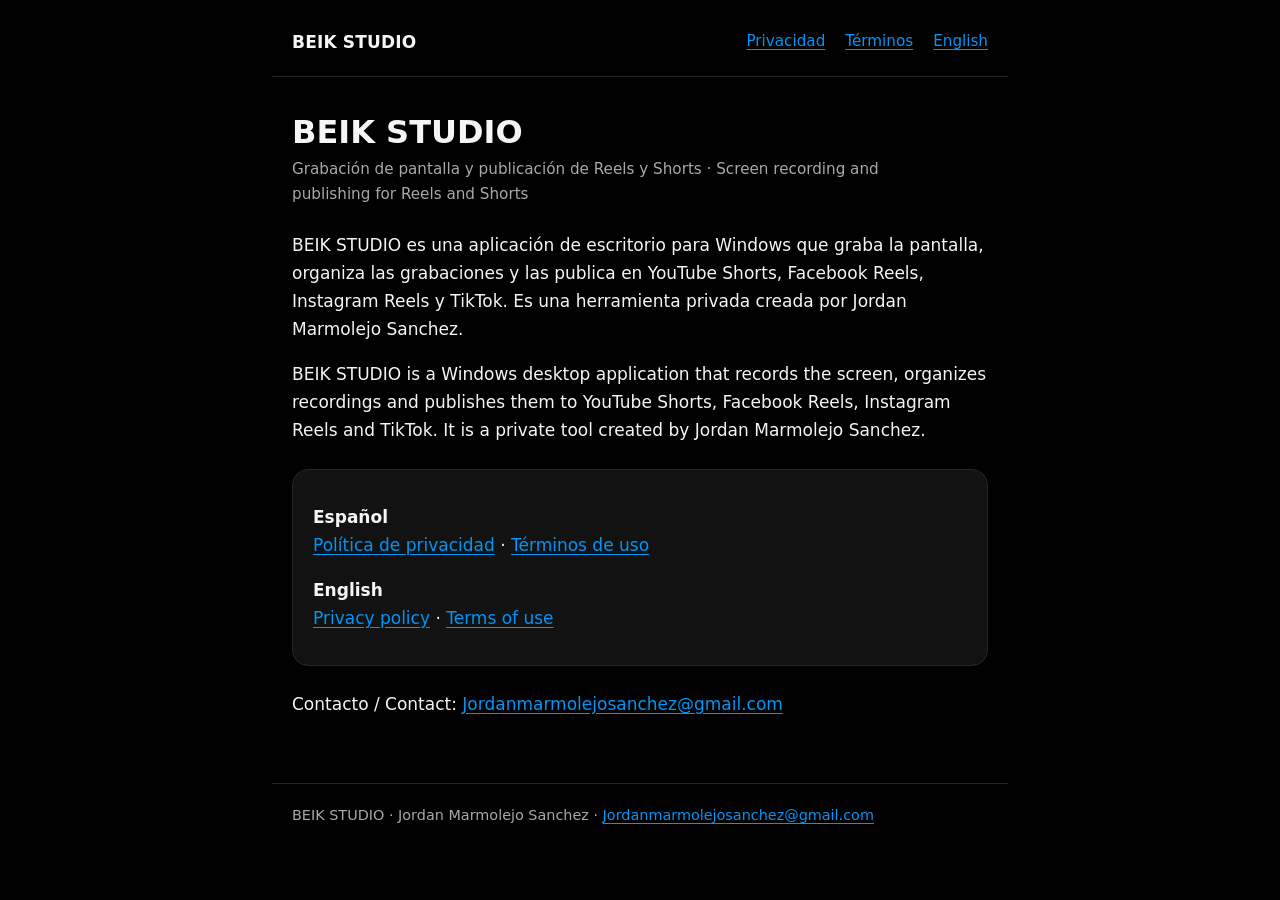
==== index.html @ c82687ab "Add files via upload" ====
<!doctype html>
<html lang="es">
<head>
<meta charset="utf-8">
<meta name="viewport" content="width=device-width, initial-scale=1">
<title>BEIK STUDIO</title>
<meta name="color-scheme" content="dark">
<style>:root{--bg:#000;--surface:#121212;--line:#262626;--text:#f5f5f5;--muted:#a8a8a8;--accent:#0095f6}
*{box-sizing:border-box}
html{-webkit-text-size-adjust:100%}
body{margin:0;background:var(--bg);color:var(--text);font:400 17px/1.65 Inter,"Segoe UI",system-ui,-apple-system,Roboto,Arial,sans-serif}
a{color:var(--accent);text-underline-offset:3px}
a:focus-visible{outline:2px solid var(--accent);outline-offset:3px;border-radius:4px}
header,main,footer{max-width:46rem;margin:0 auto;padding:0 1.25rem}
header{padding-top:1.75rem;padding-bottom:1.25rem;border-bottom:1px solid var(--line);display:flex;justify-content:space-between;align-items:center;gap:1rem;flex-wrap:wrap}
.brand{font-weight:600;letter-spacing:.01em;color:var(--text);text-decoration:none}
nav{display:flex;gap:1.25rem;flex-wrap:wrap;font-size:.95rem}
main{padding-top:2.25rem;padding-bottom:3rem}
h1{font-size:2rem;line-height:1.2;font-weight:600;margin:0 0 .35rem}
h2{font-size:1.25rem;line-height:1.3;font-weight:600;margin:2.25rem 0 .5rem}
p,li{max-width:68ch}
ul{padding-left:1.25rem}
li{margin:.3rem 0}
.meta{color:var(--muted);margin:0 0 1.5rem;font-size:.95rem}
.box{background:var(--surface);border:1px solid var(--line);border-radius:16px;padding:1rem 1.25rem;margin:1.5rem 0}
footer{padding-top:1.25rem;padding-bottom:2.5rem;border-top:1px solid var(--line);color:var(--muted);font-size:.9rem}
</style>
</head>
<body>
<header><a class="brand" href="index.html">BEIK STUDIO</a><nav><a href="privacidad.html">Privacidad</a><a href="terminos.html">Términos</a><a href="privacy.html" hreflang="en" lang="en">English</a></nav></header>
<main>
<h1>BEIK STUDIO</h1>
<p class="meta">Grabación de pantalla y publicación de Reels y Shorts · Screen recording and publishing for Reels and Shorts</p>
<p>BEIK STUDIO es una aplicación de escritorio para Windows que graba la pantalla, organiza las grabaciones y las publica en YouTube Shorts, Facebook Reels, Instagram Reels y TikTok. Es una herramienta privada creada por Jordan Marmolejo Sanchez.</p>
<p lang="en">BEIK STUDIO is a Windows desktop application that records the screen, organizes recordings and publishes them to YouTube Shorts, Facebook Reels, Instagram Reels and TikTok. It is a private tool created by Jordan Marmolejo Sanchez.</p>
<div class="box">
<p><strong>Español</strong><br><a href="privacidad.html">Política de privacidad</a> · <a href="terminos.html">Términos de uso</a></p>
<p lang="en"><strong>English</strong><br><a href="privacy.html">Privacy policy</a> · <a href="terms.html">Terms of use</a></p>
</div>
<p>Contacto / Contact: <a href="mailto:Jordanmarmolejosanchez@gmail.com">Jordanmarmolejosanchez@gmail.com</a></p>

</main>
<footer>BEIK STUDIO · Jordan Marmolejo Sanchez · <a href="mailto:Jordanmarmolejosanchez@gmail.com">Jordanmarmolejosanchez@gmail.com</a></footer>
</body>
</html>
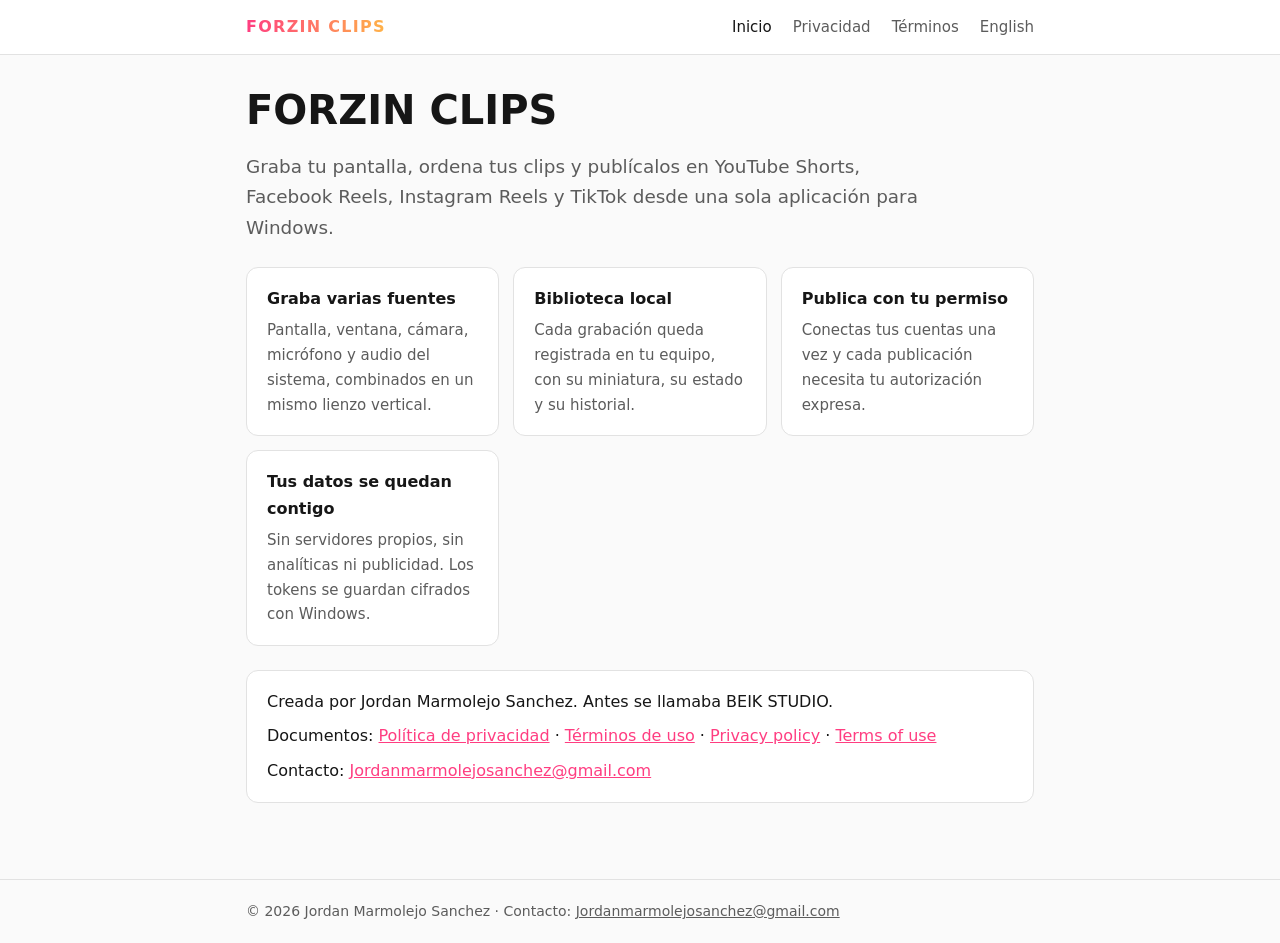
==== commit 5ed40a5b: "Add files via upload" ====
--- a/index.html
+++ b/index.html
@@ -2,44 +2,60 @@
 <html lang="es">
 <head>
 <meta charset="utf-8">
-<meta name="viewport" content="width=device-width, initial-scale=1">
-<title>BEIK STUDIO</title>
-<meta name="color-scheme" content="dark">
-<style>:root{--bg:#000;--surface:#121212;--line:#262626;--text:#f5f5f5;--muted:#a8a8a8;--accent:#0095f6}
+<meta name="viewport" content="width=device-width,initial-scale=1">
+<title>FORZIN CLIPS · Graba, organiza y publica</title>
+<meta name="description" content="FORZIN CLIPS · Graba, organiza y publica">
+<link rel="alternate" hreflang="en" href="index-en.html">
+<style>
+:root{--bg:#111;--panel:#1a1a1a;--line:#2c2c2c;--text:#f2f2f2;--muted:#a8a8a8;--a1:#ff3d81;--a2:#ffb347;--a3:#8a3ffc}
+@media (prefers-color-scheme:light){:root{--bg:#fafafa;--panel:#fff;--line:#e2e2e2;--text:#161616;--muted:#5c5c5c}}
 *{box-sizing:border-box}
 html{-webkit-text-size-adjust:100%}
-body{margin:0;background:var(--bg);color:var(--text);font:400 17px/1.65 Inter,"Segoe UI",system-ui,-apple-system,Roboto,Arial,sans-serif}
-a{color:var(--accent);text-underline-offset:3px}
-a:focus-visible{outline:2px solid var(--accent);outline-offset:3px;border-radius:4px}
-header,main,footer{max-width:46rem;margin:0 auto;padding:0 1.25rem}
-header{padding-top:1.75rem;padding-bottom:1.25rem;border-bottom:1px solid var(--line);display:flex;justify-content:space-between;align-items:center;gap:1rem;flex-wrap:wrap}
-.brand{font-weight:600;letter-spacing:.01em;color:var(--text);text-decoration:none}
-nav{display:flex;gap:1.25rem;flex-wrap:wrap;font-size:.95rem}
-main{padding-top:2.25rem;padding-bottom:3rem}
-h1{font-size:2rem;line-height:1.2;font-weight:600;margin:0 0 .35rem}
-h2{font-size:1.25rem;line-height:1.3;font-weight:600;margin:2.25rem 0 .5rem}
-p,li{max-width:68ch}
-ul{padding-left:1.25rem}
-li{margin:.3rem 0}
-.meta{color:var(--muted);margin:0 0 1.5rem;font-size:.95rem}
-.box{background:var(--surface);border:1px solid var(--line);border-radius:16px;padding:1rem 1.25rem;margin:1.5rem 0}
-footer{padding-top:1.25rem;padding-bottom:2.5rem;border-top:1px solid var(--line);color:var(--muted);font-size:.9rem}
+body{margin:0;background:var(--bg);color:var(--text);font:16px/1.65 system-ui,-apple-system,"Segoe UI",Roboto,sans-serif}
+a{color:var(--a1)}a:hover{color:var(--a2)}
+header.top{border-bottom:1px solid var(--line);background:var(--panel)}
+.bar{max-width:820px;margin:0 auto;padding:14px 16px;display:flex;flex-wrap:wrap;gap:10px 22px;align-items:center;justify-content:space-between}
+.brand{font-weight:800;letter-spacing:.08em;text-decoration:none;color:var(--text);background:linear-gradient(90deg,var(--a1),var(--a2));-webkit-background-clip:text;background-clip:text;-webkit-text-fill-color:transparent}
+nav a{margin-right:16px;text-decoration:none;color:var(--muted);font-size:15px}
+nav a:hover,nav a[aria-current]{color:var(--text)}
+nav a:last-child{margin-right:0}
+main{max-width:820px;margin:0 auto;padding:32px 16px 56px}
+h1{font-size:clamp(1.8rem,5vw,2.5rem);line-height:1.15;margin:0 0 8px}
+h2{font-size:1.25rem;margin:36px 0 8px;padding-top:4px}
+.meta{color:var(--muted);font-size:14px;margin:0 0 24px}
+ul{padding-left:22px}li{margin:6px 0}
+.card{background:var(--panel);border:1px solid var(--line);border-radius:12px;padding:18px 20px;margin:20px 0}
+.hero p.lead{font-size:1.15rem;color:var(--muted);max-width:60ch}
+.grid{display:grid;gap:14px;grid-template-columns:repeat(auto-fit,minmax(200px,1fr));margin:24px 0}
+.grid .card{margin:0}.grid h3{margin:0 0 6px;font-size:1rem}.grid p{margin:0;color:var(--muted);font-size:15px}
+footer{border-top:1px solid var(--line);color:var(--muted);font-size:14px}
+footer div{max-width:820px;margin:0 auto;padding:20px 16px}
+footer a{color:var(--muted)}
 </style>
 </head>
 <body>
-<header><a class="brand" href="index.html">BEIK STUDIO</a><nav><a href="privacidad.html">Privacidad</a><a href="terminos.html">Términos</a><a href="privacy.html" hreflang="en" lang="en">English</a></nav></header>
+<header class="top"><div class="bar">
+<a class="brand" href="index.html">FORZIN CLIPS</a>
+<nav aria-label="Navegación">
+<a href="index.html" aria-current="page">Inicio</a>
+<a href="privacidad.html">Privacidad</a>
+<a href="terminos.html">Términos</a>
+<a href="index-en.html" hreflang="en">English</a>
+</nav></div></header>
 <main>
-<h1>BEIK STUDIO</h1>
-<p class="meta">Grabación de pantalla y publicación de Reels y Shorts · Screen recording and publishing for Reels and Shorts</p>
-<p>BEIK STUDIO es una aplicación de escritorio para Windows que graba la pantalla, organiza las grabaciones y las publica en YouTube Shorts, Facebook Reels, Instagram Reels y TikTok. Es una herramienta privada creada por Jordan Marmolejo Sanchez.</p>
-<p lang="en">BEIK STUDIO is a Windows desktop application that records the screen, organizes recordings and publishes them to YouTube Shorts, Facebook Reels, Instagram Reels and TikTok. It is a private tool created by Jordan Marmolejo Sanchez.</p>
-<div class="box">
-<p><strong>Español</strong><br><a href="privacidad.html">Política de privacidad</a> · <a href="terminos.html">Términos de uso</a></p>
-<p lang="en"><strong>English</strong><br><a href="privacy.html">Privacy policy</a> · <a href="terms.html">Terms of use</a></p>
+
+<section class="hero">
+<h1>FORZIN CLIPS</h1>
+<p class="lead">Graba tu pantalla, ordena tus clips y publícalos en YouTube Shorts, Facebook Reels, Instagram Reels y TikTok desde una sola aplicación para Windows.</p>
+</section>
+<div class="grid"><div class="card"><h3>Graba varias fuentes</h3><p>Pantalla, ventana, cámara, micrófono y audio del sistema, combinados en un mismo lienzo vertical.</p></div><div class="card"><h3>Biblioteca local</h3><p>Cada grabación queda registrada en tu equipo, con su miniatura, su estado y su historial.</p></div><div class="card"><h3>Publica con tu permiso</h3><p>Conectas tus cuentas una vez y cada publicación necesita tu autorización expresa.</p></div><div class="card"><h3>Tus datos se quedan contigo</h3><p>Sin servidores propios, sin analíticas ni publicidad. Los tokens se guardan cifrados con Windows.</p></div></div>
+<div class="card">
+<p style="margin:0">Creada por Jordan Marmolejo Sanchez. Antes se llamaba BEIK STUDIO.</p>
+<p style="margin:8px 0 0">Documentos: <a href="privacidad.html">Política de privacidad</a> · <a href="terminos.html">Términos de uso</a> · <a href="privacy.html">Privacy policy</a> · <a href="terms.html">Terms of use</a></p>
+<p style="margin:8px 0 0">Contacto: <a href="mailto:Jordanmarmolejosanchez@gmail.com">Jordanmarmolejosanchez@gmail.com</a></p>
 </div>
-<p>Contacto / Contact: <a href="mailto:Jordanmarmolejosanchez@gmail.com">Jordanmarmolejosanchez@gmail.com</a></p>
 
 </main>
-<footer>BEIK STUDIO · Jordan Marmolejo Sanchez · <a href="mailto:Jordanmarmolejosanchez@gmail.com">Jordanmarmolejosanchez@gmail.com</a></footer>
+<footer><div>© 2026 Jordan Marmolejo Sanchez · Contacto: <a href="mailto:Jordanmarmolejosanchez@gmail.com">Jordanmarmolejosanchez@gmail.com</a></div></footer>
 </body>
 </html>
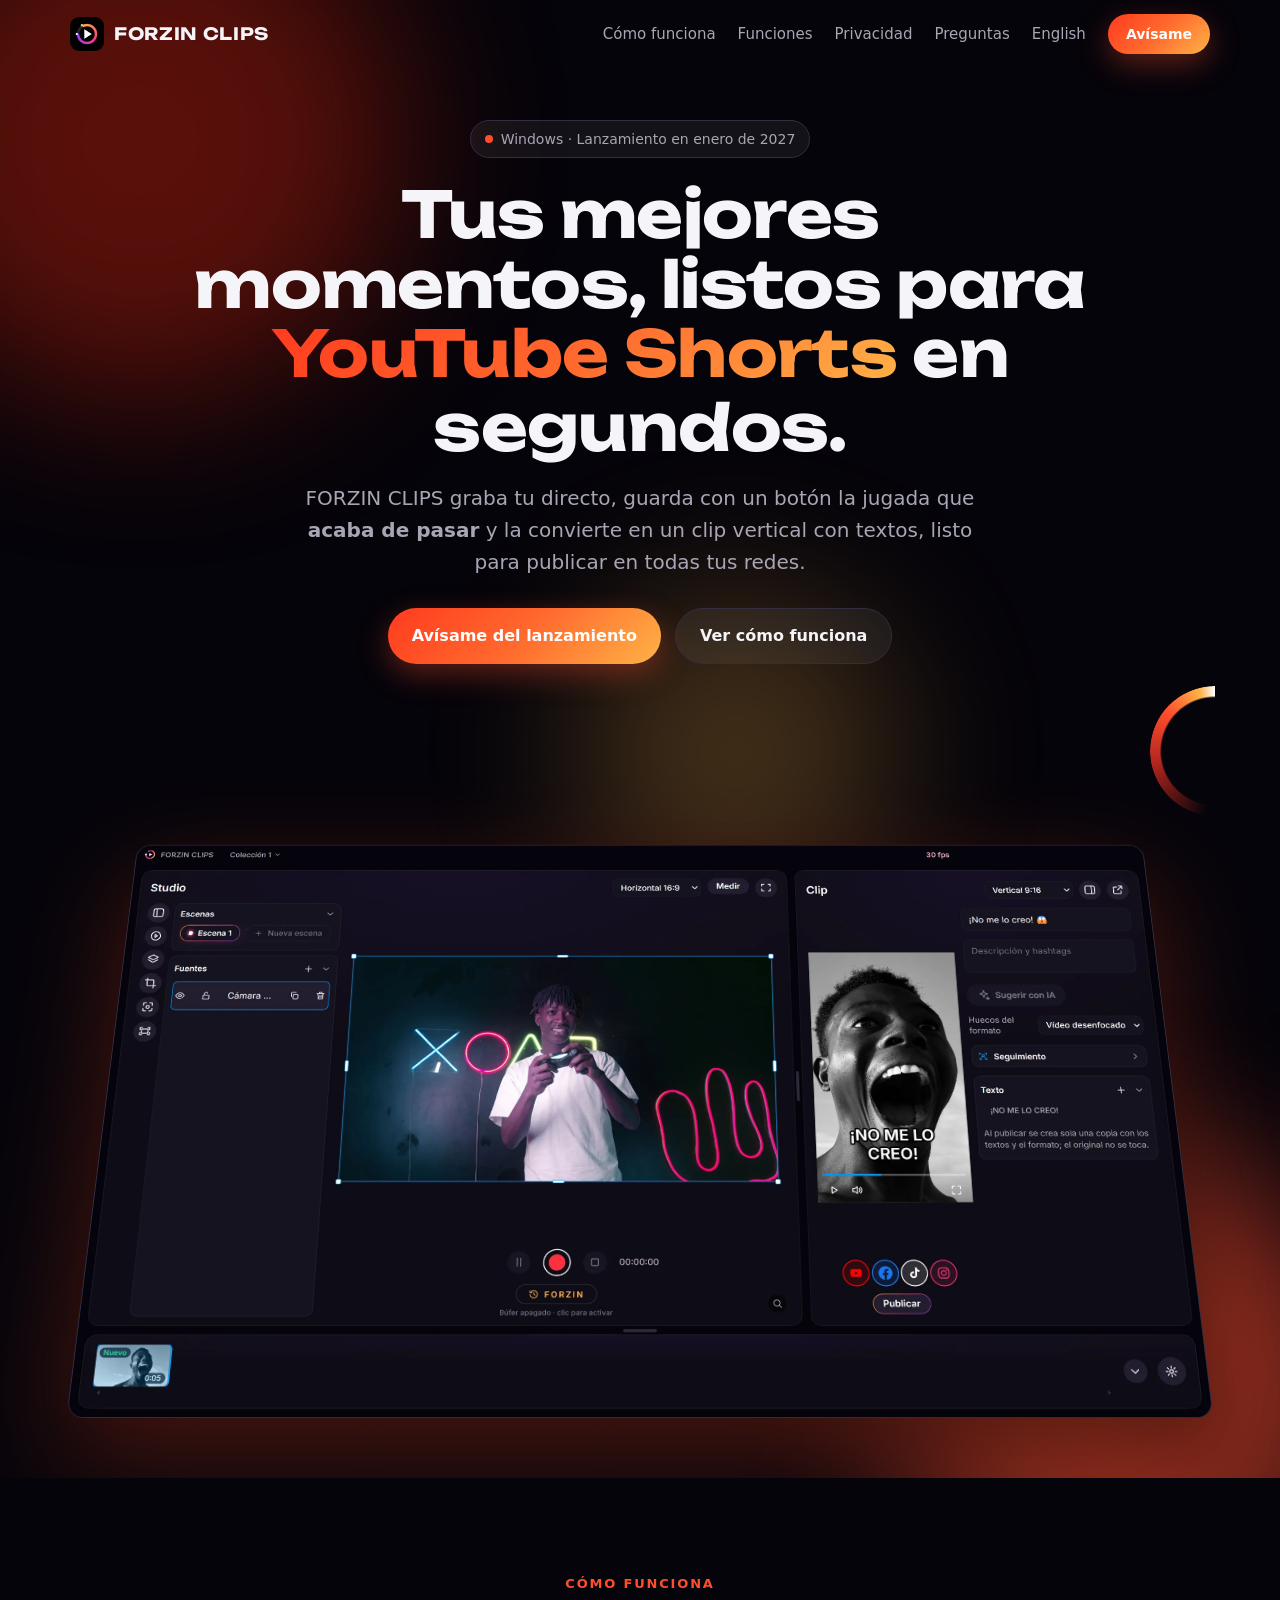
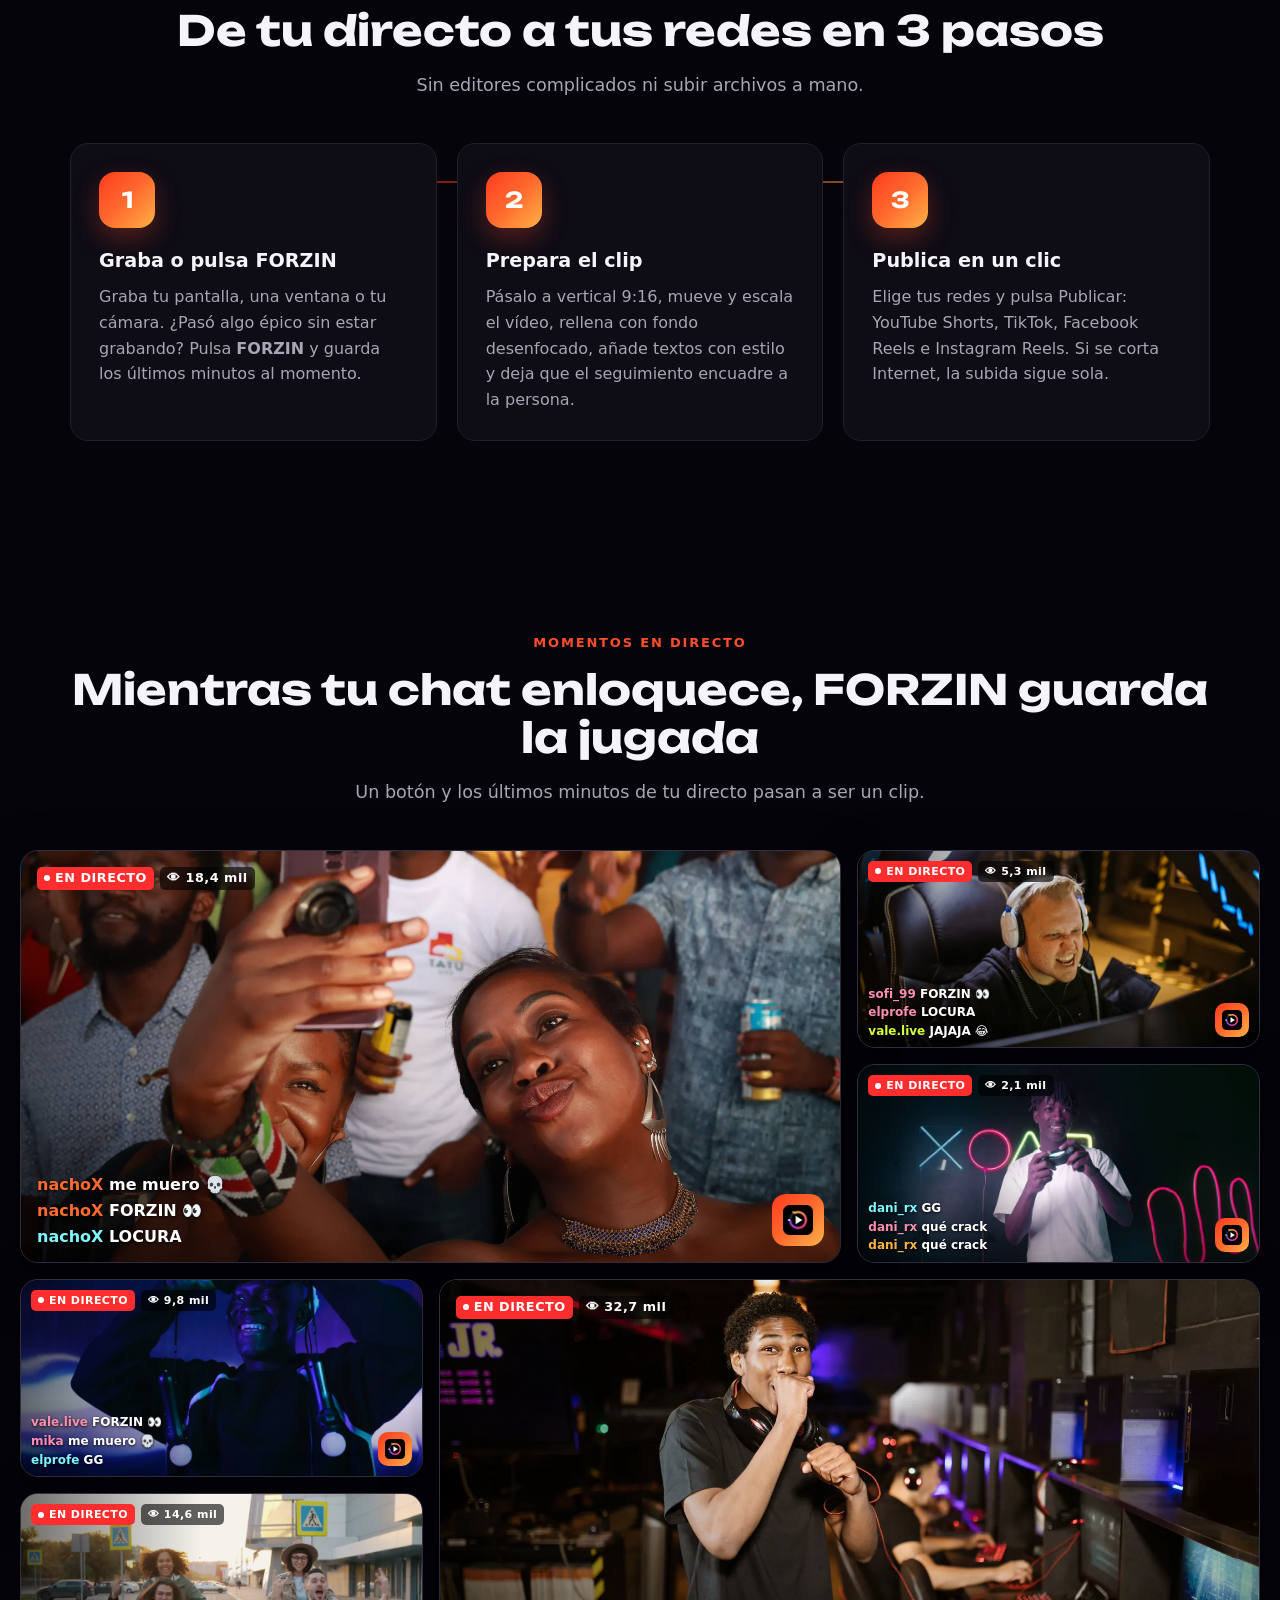
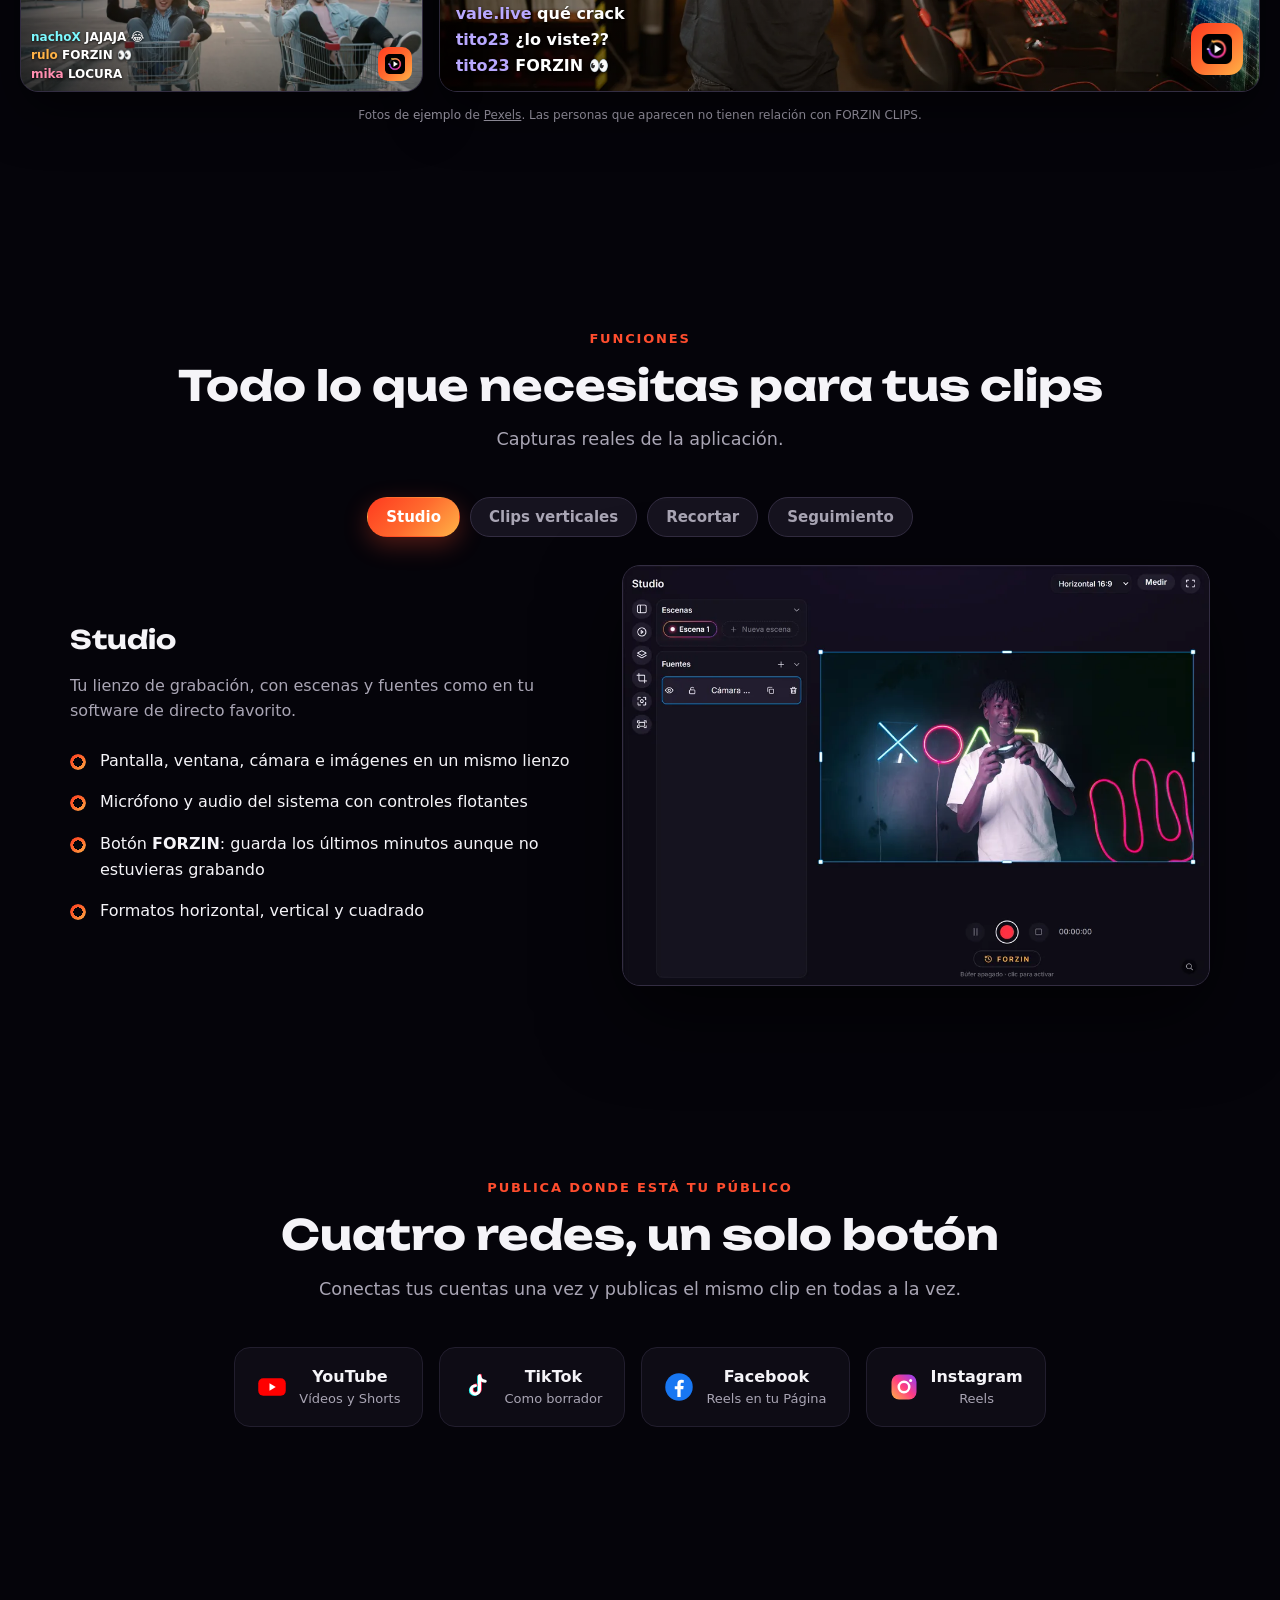
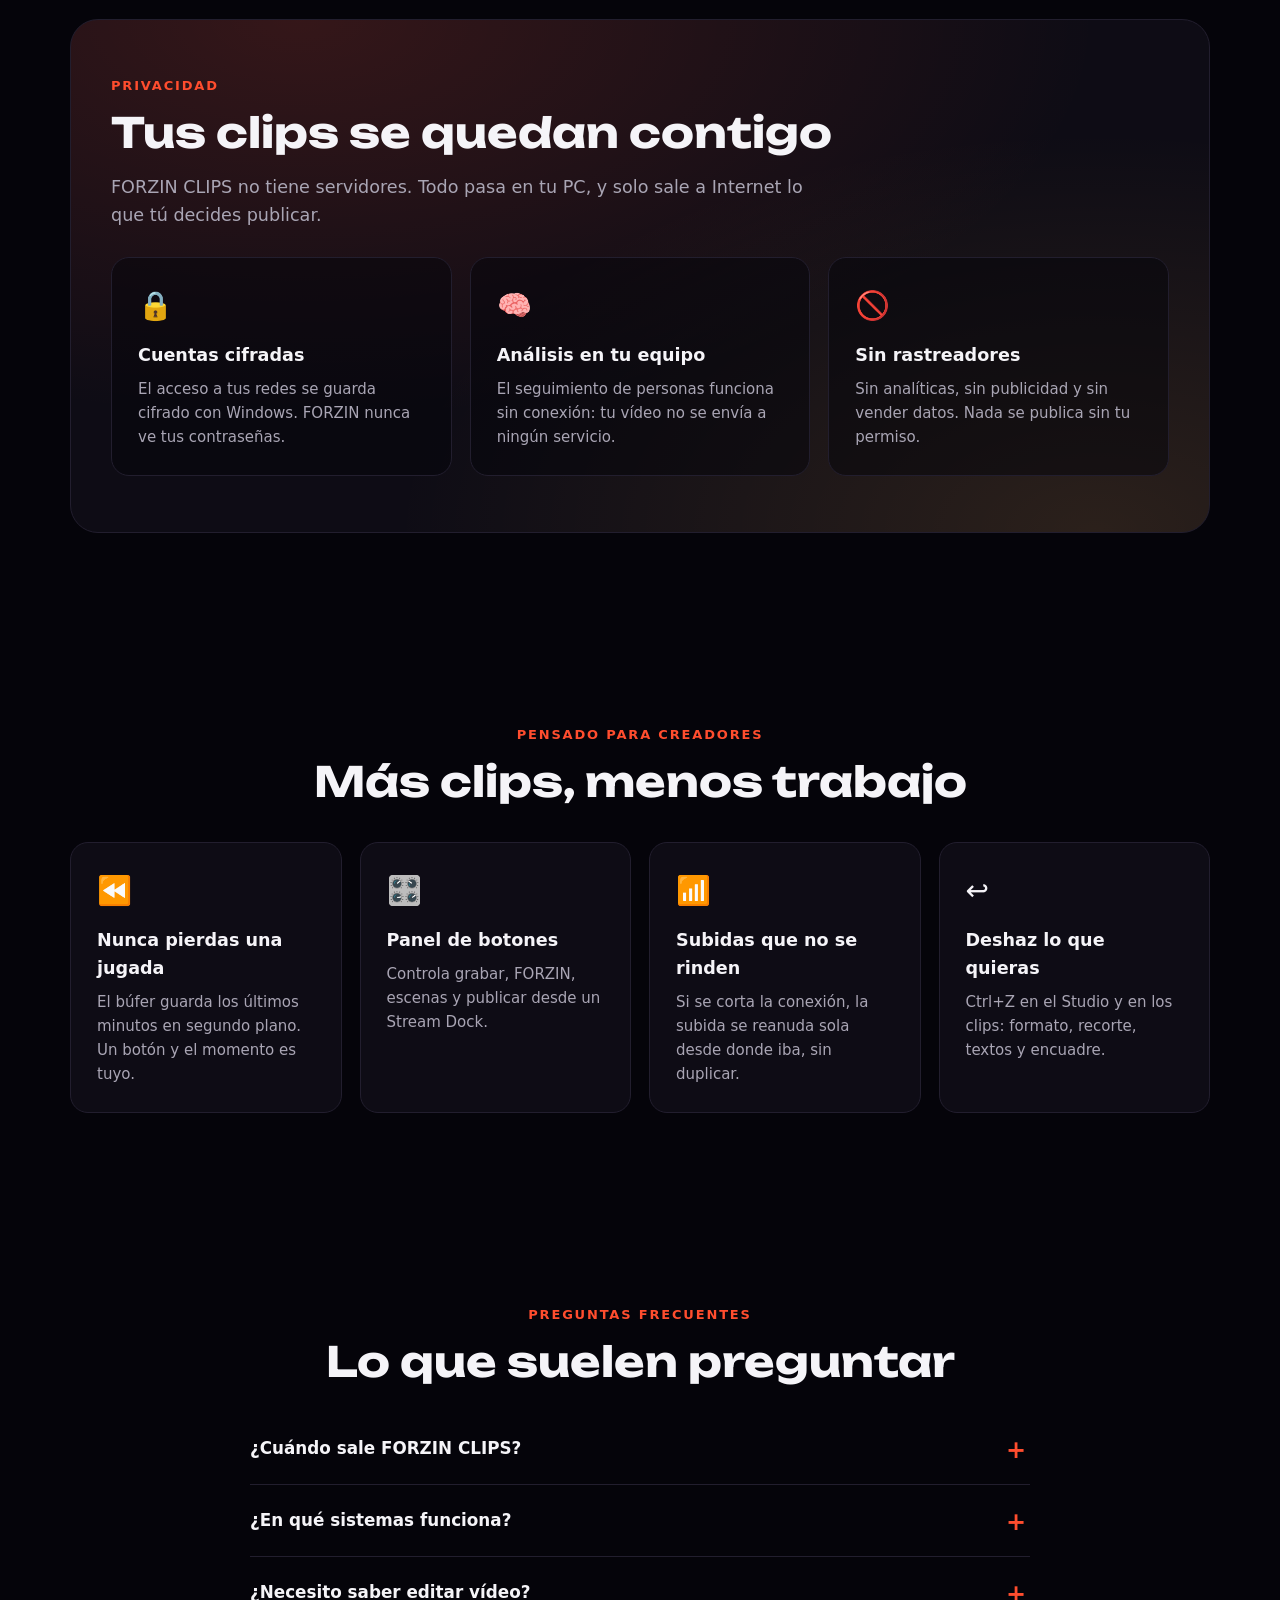
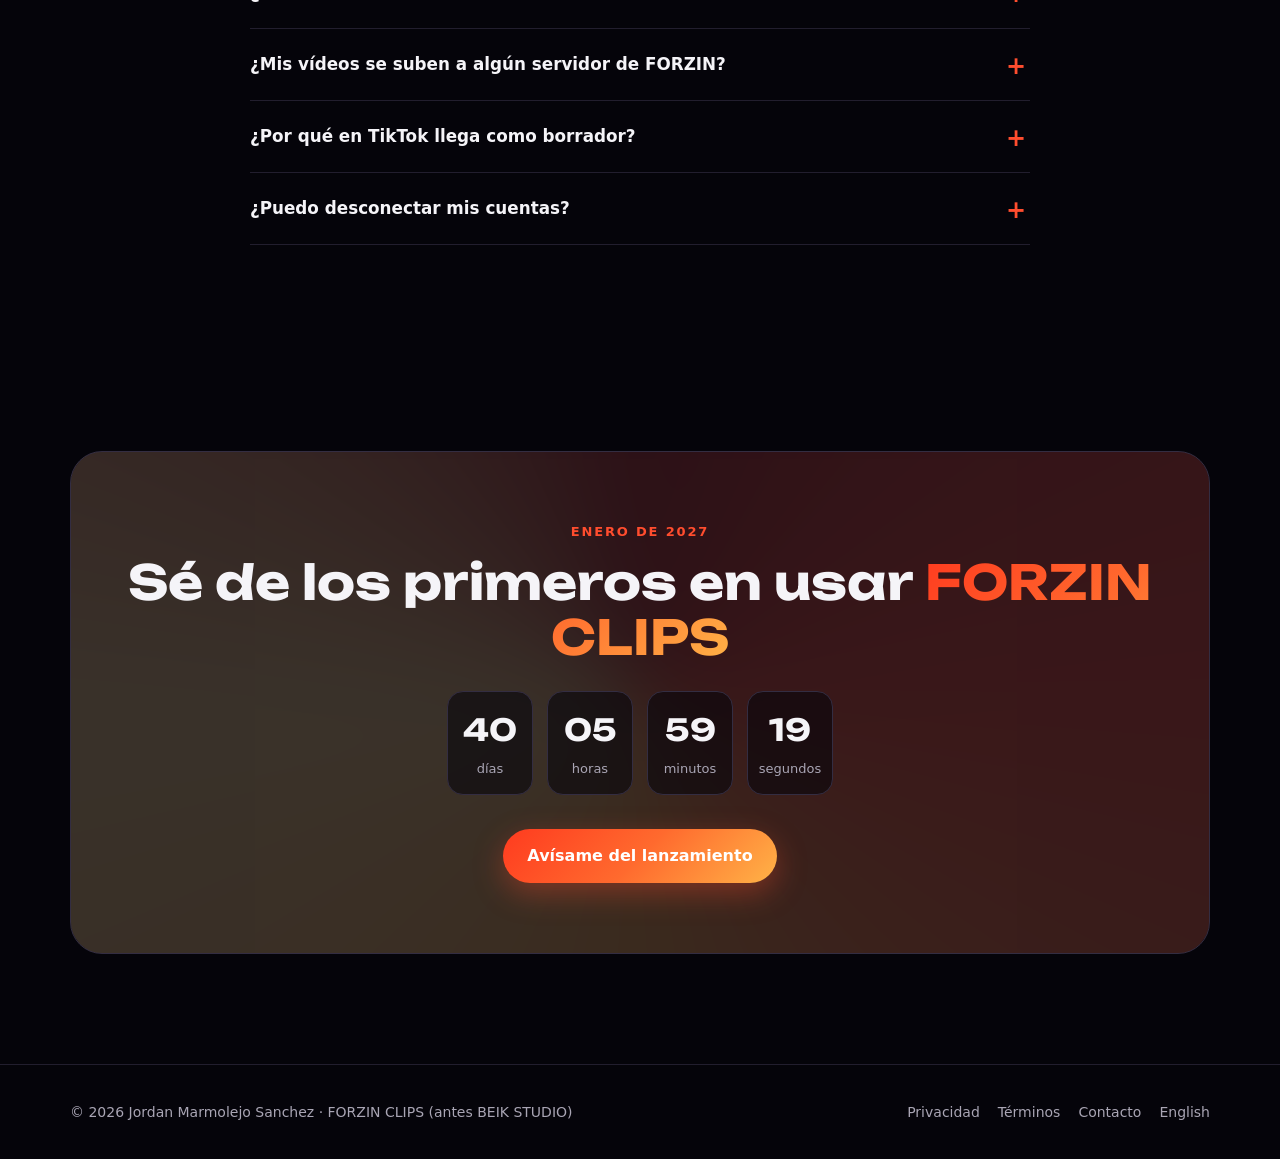
==== commit c527cc13: "Rediseño de la web: paleta Lava, capturas reales y momentos en directo - Portada con la captura de l" ====
--- a/index.html
+++ b/index.html
@@ -3,59 +3,185 @@
 <head>
 <meta charset="utf-8">
 <meta name="viewport" content="width=device-width,initial-scale=1">
-<title>FORZIN CLIPS · Graba, organiza y publica</title>
-<meta name="description" content="FORZIN CLIPS · Graba, organiza y publica">
+<title>FORZIN CLIPS · Tus mejores momentos, listos para redes en segundos</title>
+<meta name="description" content="FORZIN CLIPS es una app para Windows que graba tu directo, guarda la jugada que acaba de pasar con un botón y la convierte en un clip vertical con textos para YouTube Shorts, TikTok, Facebook Reels e Instagram Reels.">
+<meta name="theme-color" content="#05040A">
+<meta property="og:title" content="FORZIN CLIPS">
+<meta property="og:description" content="Graba, recorta y publica tus mejores momentos en segundos. Para streamers y creadores, en Windows.">
+<meta property="og:image" content="img/app.webp">
+<link rel="icon" href="img/favicon.png" type="image/png">
+<link rel="apple-touch-icon" href="img/apple-touch-icon.png">
 <link rel="alternate" hreflang="en" href="index-en.html">
-<style>
-:root{--bg:#111;--panel:#1a1a1a;--line:#2c2c2c;--text:#f2f2f2;--muted:#a8a8a8;--a1:#ff3d81;--a2:#ffb347;--a3:#8a3ffc}
-@media (prefers-color-scheme:light){:root{--bg:#fafafa;--panel:#fff;--line:#e2e2e2;--text:#161616;--muted:#5c5c5c}}
-*{box-sizing:border-box}
-html{-webkit-text-size-adjust:100%}
-body{margin:0;background:var(--bg);color:var(--text);font:16px/1.65 system-ui,-apple-system,"Segoe UI",Roboto,sans-serif}
-a{color:var(--a1)}a:hover{color:var(--a2)}
-header.top{border-bottom:1px solid var(--line);background:var(--panel)}
-.bar{max-width:820px;margin:0 auto;padding:14px 16px;display:flex;flex-wrap:wrap;gap:10px 22px;align-items:center;justify-content:space-between}
-.brand{font-weight:800;letter-spacing:.08em;text-decoration:none;color:var(--text);background:linear-gradient(90deg,var(--a1),var(--a2));-webkit-background-clip:text;background-clip:text;-webkit-text-fill-color:transparent}
-nav a{margin-right:16px;text-decoration:none;color:var(--muted);font-size:15px}
-nav a:hover,nav a[aria-current]{color:var(--text)}
-nav a:last-child{margin-right:0}
-main{max-width:820px;margin:0 auto;padding:32px 16px 56px}
-h1{font-size:clamp(1.8rem,5vw,2.5rem);line-height:1.15;margin:0 0 8px}
-h2{font-size:1.25rem;margin:36px 0 8px;padding-top:4px}
-.meta{color:var(--muted);font-size:14px;margin:0 0 24px}
-ul{padding-left:22px}li{margin:6px 0}
-.card{background:var(--panel);border:1px solid var(--line);border-radius:12px;padding:18px 20px;margin:20px 0}
-.hero p.lead{font-size:1.15rem;color:var(--muted);max-width:60ch}
-.grid{display:grid;gap:14px;grid-template-columns:repeat(auto-fit,minmax(200px,1fr));margin:24px 0}
-.grid .card{margin:0}.grid h3{margin:0 0 6px;font-size:1rem}.grid p{margin:0;color:var(--muted);font-size:15px}
-footer{border-top:1px solid var(--line);color:var(--muted);font-size:14px}
-footer div{max-width:820px;margin:0 auto;padding:20px 16px}
-footer a{color:var(--muted)}
-</style>
+<link rel="stylesheet" href="site.css">
 </head>
 <body>
-<header class="top"><div class="bar">
-<a class="brand" href="index.html">FORZIN CLIPS</a>
-<nav aria-label="Navegación">
-<a href="index.html" aria-current="page">Inicio</a>
-<a href="privacidad.html">Privacidad</a>
-<a href="terminos.html">Términos</a>
-<a href="index-en.html" hreflang="en">English</a>
-</nav></div></header>
+<header class="top"><div class="wrap">
+  <a class="brand" href="index.html"><img src="img/icon-1024.png" alt="" width="34" height="34">FORZIN CLIPS</a>
+  <button class="menu-btn" aria-label="Abrir el menú" aria-expanded="false">☰</button>
+  <nav class="nav" aria-label="Navegación">
+    <a href="#como">Cómo funciona</a>
+    <a href="#funciones">Funciones</a>
+    <a href="#privacidad">Privacidad</a>
+    <a href="#preguntas">Preguntas</a>
+    <a href="index-en.html" hreflang="en">English</a>
+    <a class="btn primary" data-waitlist href="#lanzamiento">Avísame</a>
+  </nav>
+</div></header>
+
 <main>
+<section class="hero">
+  <div class="blob b1"></div><div class="blob b2"></div><div class="blob b3"></div>
+  <div class="wrap">
+    <div class="reveal">
+      <div class="badge"><i></i>Windows · Lanzamiento en enero de 2027</div>
+      <h1>Tus mejores momentos, listos para <span class="rotator" data-words="TikTok|YouTube Shorts|Reels|tu comunidad"><span>TikTok</span></span> en segundos.</h1>
+      <p class="lead">FORZIN CLIPS graba tu directo, guarda con un botón la jugada que <strong>acaba de pasar</strong> y la convierte en un clip vertical con textos, listo para publicar en todas tus redes.</p>
+      <div class="cta">
+        <a class="btn primary" data-waitlist href="#lanzamiento">Avísame del lanzamiento</a>
+        <a class="btn ghost" href="#como">Ver cómo funciona</a>
+      </div>
+    </div>
+    <div class="reveal d2 stage" style="position:relative">
+      <div class="ring" aria-hidden="true"></div>
+      <div class="shot"><img src="img/app.webp" alt="FORZIN CLIPS: el Studio a la izquierda y un clip vertical con texto a la derecha" width="2400" height="1350" fetchpriority="high"></div>
+    </div>
+  </div>
+</section>
 
-<section class="hero">
-<h1>FORZIN CLIPS</h1>
-<p class="lead">Graba tu pantalla, ordena tus clips y publícalos en YouTube Shorts, Facebook Reels, Instagram Reels y TikTok desde una sola aplicación para Windows.</p>
+<section id="como">
+  <div class="wrap center">
+    <p class="kicker reveal">Cómo funciona</p>
+    <h2 class="reveal">De tu directo a tus redes en 3 pasos</h2>
+    <p class="sub reveal">Sin editores complicados ni subir archivos a mano.</p>
+  </div>
+  <div class="wrap steps" style="text-align:left">
+    <div class="step reveal"><div class="n">1</div><h3>Graba o pulsa FORZIN</h3><p>Graba tu pantalla, una ventana o tu cámara. ¿Pasó algo épico sin estar grabando? Pulsa <strong>FORZIN</strong> y guarda los últimos minutos al momento.</p></div>
+    <div class="step reveal d1"><div class="n">2</div><h3>Prepara el clip</h3><p>Pásalo a vertical 9:16, mueve y escala el vídeo, rellena con fondo desenfocado, añade textos con estilo y deja que el seguimiento encuadre a la persona.</p></div>
+    <div class="step reveal d2"><div class="n">3</div><h3>Publica en un clic</h3><p>Elige tus redes y pulsa Publicar: YouTube Shorts, TikTok, Facebook Reels e Instagram Reels. Si se corta Internet, la subida sigue sola.</p></div>
+  </div>
 </section>
-<div class="grid"><div class="card"><h3>Graba varias fuentes</h3><p>Pantalla, ventana, cámara, micrófono y audio del sistema, combinados en un mismo lienzo vertical.</p></div><div class="card"><h3>Biblioteca local</h3><p>Cada grabación queda registrada en tu equipo, con su miniatura, su estado y su historial.</p></div><div class="card"><h3>Publica con tu permiso</h3><p>Conectas tus cuentas una vez y cada publicación necesita tu autorización expresa.</p></div><div class="card"><h3>Tus datos se quedan contigo</h3><p>Sin servidores propios, sin analíticas ni publicidad. Los tokens se guardan cifrados con Windows.</p></div></div>
-<div class="card">
-<p style="margin:0">Creada por Jordan Marmolejo Sanchez. Antes se llamaba BEIK STUDIO.</p>
-<p style="margin:8px 0 0">Documentos: <a href="privacidad.html">Política de privacidad</a> · <a href="terminos.html">Términos de uso</a> · <a href="privacy.html">Privacy policy</a> · <a href="terms.html">Terms of use</a></p>
-<p style="margin:8px 0 0">Contacto: <a href="mailto:Jordanmarmolejosanchez@gmail.com">Jordanmarmolejosanchez@gmail.com</a></p>
-</div>
 
+<section id="directo">
+  <div class="wrap center">
+    <p class="kicker reveal">Momentos en directo</p>
+    <h2 class="reveal">Mientras tu chat enloquece, FORZIN guarda la jugada</h2>
+    <p class="sub reveal">Un botón y los últimos minutos de tu directo pasan a ser un clip.</p>
+  </div>
+  <div class="wrap wide">
+  <div class="lives">
+    <div class="lv big reveal" data-v="18400"><img src="img/live/01.webp" alt="Streamer en directo" loading="lazy" width="960" height="540"><div class="tag"><span class="on">EN DIRECTO</span><span class="views">👁 <b></b></span></div><div class="chat" aria-hidden="true"></div><div class="fz" aria-hidden="true"><img src="img/favicon.png" alt=""></div></div>
+    <div class="lv reveal" data-v="5300"><img src="img/live/11.webp" alt="Streamer en directo" loading="lazy" width="960" height="540"><div class="tag"><span class="on">EN DIRECTO</span><span class="views">👁 <b></b></span></div><div class="chat" aria-hidden="true"></div><div class="fz" aria-hidden="true"><img src="img/favicon.png" alt=""></div></div>
+    <div class="lv reveal" data-v="2100"><img src="img/live/13.webp" alt="Streamer en directo" loading="lazy" width="960" height="540"><div class="tag"><span class="on">EN DIRECTO</span><span class="views">👁 <b></b></span></div><div class="chat" aria-hidden="true"></div><div class="fz" aria-hidden="true"><img src="img/favicon.png" alt=""></div></div>
+    <div class="lv reveal" data-v="9800"><img src="img/live/16.webp" alt="Streamer en directo" loading="lazy" width="960" height="540"><div class="tag"><span class="on">EN DIRECTO</span><span class="views">👁 <b></b></span></div><div class="chat" aria-hidden="true"></div><div class="fz" aria-hidden="true"><img src="img/favicon.png" alt=""></div></div>
+    <div class="lv big reveal" data-v="32700"><img src="img/live/12.webp" alt="Streamer en directo" loading="lazy" width="960" height="540"><div class="tag"><span class="on">EN DIRECTO</span><span class="views">👁 <b></b></span></div><div class="chat" aria-hidden="true"></div><div class="fz" aria-hidden="true"><img src="img/favicon.png" alt=""></div></div>
+    <div class="lv reveal" data-v="14600"><img src="img/live/22.webp" alt="Streamer en directo" loading="lazy" width="960" height="540"><div class="tag"><span class="on">EN DIRECTO</span><span class="views">👁 <b></b></span></div><div class="chat" aria-hidden="true"></div><div class="fz" aria-hidden="true"><img src="img/favicon.png" alt=""></div></div>
+  </div>
+  <p class="credit">Fotos de ejemplo de <a href="https://www.pexels.com" rel="noopener" target="_blank">Pexels</a>. Las personas que aparecen no tienen relación con FORZIN CLIPS.</p>
+  </div>
+</section>
+<section id="funciones">
+  <div class="wrap center">
+    <p class="kicker reveal">Funciones</p>
+    <h2 class="reveal">Todo lo que necesitas para tus clips</h2>
+    <p class="sub reveal">Capturas reales de la aplicación.</p>
+    <div class="tabs reveal" role="tablist" aria-label="Funciones">
+      <button class="tab" role="tab" id="t1" aria-controls="p1" aria-selected="true">Studio</button>
+      <button class="tab" role="tab" id="t2" aria-controls="p2" aria-selected="false" tabindex="-1">Clips verticales</button>
+      <button class="tab" role="tab" id="t3" aria-controls="p3" aria-selected="false" tabindex="-1">Recortar</button>
+      <button class="tab" role="tab" id="t4" aria-controls="p4" aria-selected="false" tabindex="-1">Seguimiento</button>
+    </div>
+  </div>
+  <div class="wrap">
+    <div class="panel show" role="tabpanel" id="p1" aria-labelledby="t1">
+      <div class="txt"><h3>Studio</h3><p>Tu lienzo de grabación, con escenas y fuentes como en tu software de directo favorito.</p>
+        <ul><li>Pantalla, ventana, cámara e imágenes en un mismo lienzo</li><li>Micrófono y audio del sistema con controles flotantes</li><li>Botón <strong>FORZIN</strong>: guarda los últimos minutos aunque no estuvieras grabando</li><li>Formatos horizontal, vertical y cuadrado</li></ul></div>
+      <div class="shot"><img src="img/studio.webp" alt="El Studio de FORZIN CLIPS con una fuente en el lienzo" loading="lazy" width="1000" height="713"></div>
+    </div>
+    <div class="panel" role="tabpanel" id="p2" aria-labelledby="t2" hidden>
+      <div class="txt"><h3>Clips verticales</h3><p>Convierte cualquier grabación en un Short o un Reel sin salir de la app.</p>
+        <ul><li>Formatos 9:16, 1:1, 16:9 y 4:5</li><li>Mueve y escala el vídeo directamente sobre el reproductor</li><li>Huecos en negro o con el vídeo desenfocado</li><li>Textos con estilos: TikTok, neón, caja, palabra resaltada…</li></ul></div>
+      <div class="shot"><img src="img/clip.webp" alt="Panel de Clip con un vídeo vertical, fondo desenfocado y el texto «¡NO ME LO CREO!»" loading="lazy" width="700" height="937"></div>
+    </div>
+    <div class="panel" role="tabpanel" id="p3" aria-labelledby="t3" hidden>
+      <div class="txt"><h3>Recortar</h3><p>Recorta y endereza cualquier fuente o vídeo con precisión.</p>
+        <ul><li>Proporciones libres, 1:1, 3:4, 4:3, 16:9 y 9:16</li><li>Rotación con imán a 0°</li><li>Se deshace todo con Ctrl+Z</li></ul></div>
+      <div class="shot"><img src="img/recortar.webp" alt="Ventana Recortar con un marco 9:16 sobre la imagen" loading="lazy" width="1000" height="668"></div>
+    </div>
+    <div class="panel" role="tabpanel" id="p4" aria-labelledby="t4" hidden>
+      <div class="txt"><h3>Seguimiento automático</h3><p>FORZIN detecta a la persona y mueve el encuadre como un cámara profesional.</p>
+        <ul><li>Rostro, cuerpo superior o cuerpo completo</li><li>Movimientos suaves, sin saltos ni vibraciones</li><li>Todo se analiza en tu PC, sin enviar tu vídeo a ningún sitio</li></ul></div>
+      <div class="shot"><img src="img/seguimiento.webp" alt="Opciones de Seguimiento en el panel de Clip" loading="lazy" width="700" height="937"></div>
+    </div>
+  </div>
+</section>
+
+<section>
+  <div class="wrap center">
+    <p class="kicker reveal">Publica donde está tu público</p>
+    <h2 class="reveal">Cuatro redes, un solo botón</h2>
+    <p class="sub reveal">Conectas tus cuentas una vez y publicas el mismo clip en todas a la vez.</p>
+    <div class="platforms reveal">
+      <div class="pf"><svg viewBox="0 0 24 24" aria-hidden="true"><rect x="1" y="5" width="22" height="14" rx="4" fill="#FF0000"/><path d="M10 9l5 3-5 3z" fill="#fff"/></svg><div>YouTube<small>Vídeos y Shorts</small></div></div>
+      <div class="pf"><svg viewBox="0 0 24 24" aria-hidden="true"><path d="M14 3v11.2a3.3 3.3 0 1 1-3.3-3.3" fill="none" stroke="#25F4EE" stroke-width="2.4" stroke-linecap="round" transform="translate(-.7 .5)"/><path d="M14 3v11.2a3.3 3.3 0 1 1-3.3-3.3" fill="none" stroke="#FE2C55" stroke-width="2.4" stroke-linecap="round" transform="translate(.7 -.5)"/><path d="M14 3v11.2a3.3 3.3 0 1 1-3.3-3.3M14 3c.4 2.6 2.1 4.2 4.6 4.4" fill="none" stroke="#fff" stroke-width="2.4" stroke-linecap="round"/></svg><div>TikTok<small>Como borrador</small></div></div>
+      <div class="pf"><svg viewBox="0 0 24 24" aria-hidden="true"><circle cx="12" cy="12" r="11" fill="#1877F2"/><path d="M13.3 20v-6.3h2.1l.3-2.5h-2.4V9.7c0-.7.2-1.2 1.2-1.2h1.3V6.3a17 17 0 0 0-1.9-.1c-1.9 0-3.2 1.1-3.2 3.3v1.8H8.6v2.5h2.1V20z" fill="#fff"/></svg><div>Facebook<small>Reels en tu Página</small></div></div>
+      <div class="pf"><svg viewBox="0 0 24 24" aria-hidden="true"><defs><linearGradient id="ig" x1="0" y1="1" x2="1" y2="0"><stop offset="0" stop-color="#FFB347"/><stop offset=".5" stop-color="#FF3D81"/><stop offset="1" stop-color="#8A3FFC"/></linearGradient></defs><rect x="2" y="2" width="20" height="20" rx="6" fill="url(#ig)"/><circle cx="12" cy="12" r="4.2" fill="none" stroke="#fff" stroke-width="2"/><circle cx="17.3" cy="6.7" r="1.2" fill="#fff"/></svg><div>Instagram<small>Reels</small></div></div>
+    </div>
+  </div>
+</section>
+
+<section id="privacidad">
+  <div class="wrap">
+    <div class="privacy reveal">
+      <p class="kicker">Privacidad</p>
+      <h2>Tus clips se quedan contigo</h2>
+      <p class="sub" style="margin-bottom:0">FORZIN CLIPS no tiene servidores. Todo pasa en tu PC, y solo sale a Internet lo que tú decides publicar.</p>
+      <div class="grid">
+        <div class="card"><div class="ic">🔒</div><h3>Cuentas cifradas</h3><p>El acceso a tus redes se guarda cifrado con Windows. FORZIN nunca ve tus contraseñas.</p></div>
+        <div class="card"><div class="ic">🧠</div><h3>Análisis en tu equipo</h3><p>El seguimiento de personas funciona sin conexión: tu vídeo no se envía a ningún servicio.</p></div>
+        <div class="card"><div class="ic">🚫</div><h3>Sin rastreadores</h3><p>Sin analíticas, sin publicidad y sin vender datos. Nada se publica sin tu permiso.</p></div>
+      </div>
+    </div>
+  </div>
+</section>
+
+<section id="ventajas">
+  <div class="wrap center"><p class="kicker reveal">Pensado para creadores</p><h2 class="reveal">Más clips, menos trabajo</h2></div>
+  <div class="wrap grid" style="margin-top:36px">
+    <div class="card reveal"><div class="ic">⏪</div><h3>Nunca pierdas una jugada</h3><p>El búfer guarda los últimos minutos en segundo plano. Un botón y el momento es tuyo.</p></div>
+    <div class="card reveal d1"><div class="ic">🎛️</div><h3>Panel de botones</h3><p>Controla grabar, FORZIN, escenas y publicar desde un Stream Dock.</p></div>
+    <div class="card reveal d2"><div class="ic">📶</div><h3>Subidas que no se rinden</h3><p>Si se corta la conexión, la subida se reanuda sola desde donde iba, sin duplicar.</p></div>
+    <div class="card reveal d3"><div class="ic">↩️</div><h3>Deshaz lo que quieras</h3><p>Ctrl+Z en el Studio y en los clips: formato, recorte, textos y encuadre.</p></div>
+  </div>
+</section>
+
+<section id="preguntas">
+  <div class="wrap center"><p class="kicker reveal">Preguntas frecuentes</p><h2 class="reveal">Lo que suelen preguntar</h2></div>
+  <div class="wrap faq reveal" style="margin-top:28px">
+    <details><summary>¿Cuándo sale FORZIN CLIPS?</summary><p>El lanzamiento está previsto para enero de 2027. Pulsa «Avísame» y te contamos cuando esté lista.</p></details>
+    <details><summary>¿En qué sistemas funciona?</summary><p>En Windows 10 y Windows 11.</p></details>
+    <details><summary>¿Necesito saber editar vídeo?</summary><p>No. Eliges el formato, mueves el vídeo con el ratón, escribes tu texto y pulsas Publicar.</p></details>
+    <details><summary>¿Mis vídeos se suben a algún servidor de FORZIN?</summary><p>No. FORZIN CLIPS no tiene servidores. Tus clips solo salen de tu PC cuando los publicas, directamente en la red que elijas.</p></details>
+    <details><summary>¿Por qué en TikTok llega como borrador?</summary><p>FORZIN envía el clip a tu bandeja de TikTok. Allí escribes el texto final y lo publicas desde la app de TikTok.</p></details>
+    <details><summary>¿Puedo desconectar mis cuentas?</summary><p>Sí, cuando quieras, desde Configuración. Se borra el acceso guardado en tu PC.</p></details>
+  </div>
+</section>
+
+<section class="final" id="lanzamiento">
+  <div class="wrap"><div class="box reveal">
+    <p class="kicker">Enero de 2027</p>
+    <h2>Sé de los primeros en usar <span class="grad-text">FORZIN CLIPS</span></h2>
+    <div class="count" aria-label="Cuenta atrás al lanzamiento">
+      <div><b data-k="d">--</b><span>días</span></div><div><b data-k="h">--</b><span>horas</span></div><div><b data-k="m">--</b><span>minutos</span></div><div><b data-k="s">--</b><span>segundos</span></div>
+    </div>
+    <a class="btn primary" data-waitlist href="#lanzamiento">Avísame del lanzamiento</a>
+  </div></div>
+</section>
 </main>
-<footer><div>© 2026 Jordan Marmolejo Sanchez · Contacto: <a href="mailto:Jordanmarmolejosanchez@gmail.com">Jordanmarmolejosanchez@gmail.com</a></div></footer>
+
+<footer><div class="wrap">
+  <div>© <span data-year>2026</span> Jordan Marmolejo Sanchez · FORZIN CLIPS (antes BEIK STUDIO)</div>
+  <nav aria-label="Documentos"><a href="privacidad.html">Privacidad</a><a href="terminos.html">Términos</a><a href="mailto:Jordanmarmolejosanchez@gmail.com">Contacto</a><a href="index-en.html" hreflang="en">English</a></nav>
+</div></footer>
+<script src="site.js"></script>
 </body>
 </html>
--- a/site.css
+++ b/site.css
@@ -0,0 +1,186 @@
+/* FORZIN CLIPS — web. Colores y formas de la app («Noche FORZIN»): negro con un toque morado y el aro naranja→rosa→morado. */
+@font-face{font-family:"Unbounded";src:url("fonts/unbounded-latin-700-normal.woff2") format("woff2");font-weight:700;font-display:swap}
+:root{
+  --bg:#05040A;--surface:#0E0C15;--surface2:#16131F;--surface3:#221E2E;
+  --text:#F5F4F8;--muted:#A9A5B4;--faint:#75707F;--line:#221E2E;--line2:#332D42;
+  --o:#FFB347;--p:#FF4D2E;--v:#B3261E;--b:#FF8A3D;--c:#FFE08A;--blue:#0095F6;
+  --grad:linear-gradient(135deg,#FF3B1F 0%,#FF6A2E 50%,#FFB347 100%);
+  --trail:linear-gradient(90deg,#B3261E 0%,#FF3B1F 30%,#FF6A2E 60%,#FFB347 85%,#FFE08A 100%);
+  --r:18px;--ease:cubic-bezier(.2,.8,.2,1);
+  --font:"Inter","Segoe UI",system-ui,-apple-system,Roboto,sans-serif;--display:"Unbounded",var(--font);
+}
+*{box-sizing:border-box}
+html{scroll-behavior:smooth;-webkit-text-size-adjust:100%}
+body{margin:0;background:var(--bg);color:var(--text);font:16px/1.6 var(--font);overflow-x:hidden}
+a{color:var(--p)}a:hover{color:var(--o)}
+img{max-width:100%;height:auto;display:block}
+.wrap{max-width:1180px;margin:0 auto;padding:0 20px}
+.grad-text{background:var(--grad);-webkit-background-clip:text;background-clip:text;-webkit-text-fill-color:transparent}
+.btn{display:inline-flex;align-items:center;gap:10px;padding:14px 24px;border-radius:999px;font-weight:700;text-decoration:none;border:0;cursor:pointer;font-size:16px;transition:transform .25s var(--ease),box-shadow .25s var(--ease),background .25s}
+.btn.primary{background:var(--grad);color:#fff;box-shadow:0 10px 30px rgba(255,77,46,.35)}
+.btn.primary:hover{transform:translateY(-2px);box-shadow:0 16px 40px rgba(255,77,46,.5);color:#fff}
+.btn.ghost{background:rgba(255,255,255,.06);color:var(--text);border:1px solid var(--line2)}
+.btn.ghost:hover{background:rgba(255,255,255,.12);color:var(--text)}
+
+/* Cabecera */
+.top{position:fixed;inset:0 0 auto;z-index:50;transition:background .3s,backdrop-filter .3s,border-color .3s;border-bottom:1px solid transparent}
+.top.scrolled{background:rgba(5,4,10,.75);backdrop-filter:blur(14px);border-color:var(--line)}
+.top .wrap{display:flex;align-items:center;justify-content:space-between;height:68px;gap:16px}
+.brand{display:flex;align-items:center;gap:10px;text-decoration:none;color:var(--text);font-family:var(--display);font-size:17px;letter-spacing:.04em}
+.brand img{width:34px;height:34px;border-radius:9px}
+.nav{display:flex;align-items:center;gap:22px}
+.nav a{color:var(--muted);text-decoration:none;font-size:15px}.nav a:hover{color:var(--text)}
+.nav .btn{padding:9px 18px;font-size:14px}
+.menu-btn{display:none;background:none;border:0;color:var(--text);font-size:26px;cursor:pointer}
+@media (max-width:860px){.nav{display:none;position:absolute;top:68px;left:0;right:0;flex-direction:column;align-items:flex-start;padding:16px 20px 22px;background:rgba(5,4,10,.97);border-bottom:1px solid var(--line)}.nav.open{display:flex}.menu-btn{display:block}}
+
+/* Portada */
+.hero{position:relative;min-height:100vh;padding:120px 0 60px;display:flex;align-items:center;overflow:hidden}
+.blob{position:absolute;border-radius:50%;filter:blur(80px);opacity:.55;pointer-events:none;will-change:transform}
+.blob.b1{width:520px;height:520px;background:#9E1B0B;top:-120px;left:-120px;animation:float1 16s ease-in-out infinite}
+.blob.b2{width:460px;height:460px;background:#FF4D2E;bottom:-140px;right:-80px;animation:float2 18s ease-in-out infinite}
+.blob.b3{width:320px;height:320px;background:#FFB347;top:40%;left:45%;opacity:.25;animation:float3 20s ease-in-out infinite}
+@keyframes float1{50%{transform:translate(80px,60px) scale(1.1)}}
+@keyframes float2{50%{transform:translate(-70px,-50px) scale(1.08)}}
+@keyframes float3{50%{transform:translate(-60px,40px) scale(.9)}}
+.hero .wrap{position:relative;display:flex;flex-direction:column;align-items:center;text-align:center;gap:56px}
+.hero .wrap>.reveal:first-child{max-width:900px;display:flex;flex-direction:column;align-items:center}
+.hero .cta{justify-content:center}
+.hero .stage{width:min(1320px,calc(100vw - 40px));perspective:1600px}
+.badge{display:inline-flex;align-items:center;gap:8px;padding:7px 14px;border-radius:999px;background:rgba(255,255,255,.06);border:1px solid var(--line2);color:var(--muted);font-size:14px;margin-bottom:22px}
+.badge i{width:8px;height:8px;border-radius:50%;background:var(--p);box-shadow:0 0 0 0 rgba(255,77,46,.7);animation:pulse 2s infinite}
+@keyframes pulse{70%{box-shadow:0 0 0 10px rgba(255,77,46,0)}100%{box-shadow:0 0 0 0 rgba(255,77,46,0)}}
+.hero h1{font-family:var(--display);font-size:clamp(2.1rem,5.2vw,4rem);line-height:1.08;margin:0 0 20px;letter-spacing:-.01em}
+.hero p.lead{font-size:clamp(1.05rem,1.6vw,1.25rem);color:var(--muted);max-width:56ch;margin:0 0 30px}
+.cta{display:flex;flex-wrap:wrap;gap:14px}
+.rotator{display:inline-block}
+.rotator span{display:inline-block;animation:wordin .5s var(--ease);background:var(--grad);-webkit-background-clip:text;background-clip:text;-webkit-text-fill-color:transparent;padding-bottom:.08em}
+@keyframes wordin{from{opacity:0;transform:translateY(.4em)}to{opacity:1;transform:none}}
+.shot{position:relative;border-radius:var(--r);overflow:hidden;border:1px solid var(--line2);box-shadow:0 30px 80px rgba(0,0,0,.6),0 0 0 1px rgba(255,255,255,.04) inset;background:var(--surface)}
+.hero .shot{transform:rotateX(var(--tilt,22deg)) scale(var(--sc,.92));transform-origin:50% 100%;transition:transform .15s linear;box-shadow:0 40px 120px rgba(255,77,46,.28),0 30px 80px rgba(0,0,0,.7)}
+.hero .shot img{width:100%}
+.shot::after{content:"";position:absolute;inset:0;background:linear-gradient(120deg,transparent 40%,rgba(255,255,255,.08) 50%,transparent 60%);transform:translateX(-100%);animation:shine 6s ease-in-out infinite 2s;pointer-events:none}
+@keyframes shine{30%,100%{transform:translateX(100%)}}
+.ring{position:absolute;width:110px;height:110px;right:-26px;top:-30px;border-radius:50%;background:conic-gradient(from 0deg,transparent 0 52%,#B3261E 72%,#FF4D2E 86%,#FFB347 96%,#fff 100%);-webkit-mask:radial-gradient(circle,transparent 58%,#000 60%);mask:radial-gradient(circle,transparent 58%,#000 60%);animation:spin 3.5s linear infinite;z-index:2}
+@keyframes spin{to{transform:rotate(360deg)}}
+.hero .ring{right:-20px;top:-34px;width:130px;height:130px}
+@media (max-width:900px){.hero{min-height:auto}.hero .wrap{gap:36px}.hero .stage{width:calc(100vw - 24px)}.hero .ring{width:80px;height:80px;right:-8px;top:-22px}}
+
+/* Secciones */
+section{padding:96px 0;position:relative}
+.kicker{color:var(--p);font-weight:700;letter-spacing:.14em;text-transform:uppercase;font-size:13px;margin:0 0 12px}
+h2{font-family:var(--display);font-size:clamp(1.6rem,3.4vw,2.6rem);line-height:1.15;margin:0 0 16px}
+.sub{color:var(--muted);max-width:62ch;font-size:1.1rem;margin:0 0 44px}
+.center{text-align:center}.center .sub{margin-left:auto;margin-right:auto}
+
+/* Pasos */
+.steps{display:grid;grid-template-columns:repeat(3,1fr);gap:20px;position:relative}
+.steps::before{content:"";position:absolute;top:38px;left:12%;right:12%;height:2px;background:var(--trail);opacity:.5;transform:scaleX(var(--prog,0));transform-origin:left;transition:transform 1.2s var(--ease)}
+.step{background:var(--surface);border:1px solid var(--line);border-radius:var(--r);padding:28px;position:relative}
+.step .n{width:56px;height:56px;border-radius:16px;display:grid;place-items:center;font-family:var(--display);font-size:22px;background:var(--grad);color:#fff;margin-bottom:18px;box-shadow:0 10px 26px rgba(255,77,46,.3)}
+.step h3{margin:0 0 8px;font-size:1.2rem}.step p{margin:0;color:var(--muted)}
+@media (max-width:820px){.steps{grid-template-columns:1fr}.steps::before{display:none}}
+
+/* Funciones: pestañas */
+.tabs{display:flex;flex-wrap:wrap;gap:10px;justify-content:center;margin-bottom:28px}
+.tab{background:var(--surface2);border:1px solid var(--line2);color:var(--muted);padding:10px 18px;border-radius:999px;cursor:pointer;font:600 15px var(--font);transition:all .25s var(--ease)}
+.tab:hover{color:var(--text)}
+.tab[aria-selected="true"]{background:var(--grad);color:#fff;border-color:transparent;box-shadow:0 8px 24px rgba(255,77,46,.3)}
+.panel{display:grid;grid-template-columns:1fr 1.15fr;gap:40px;align-items:center}
+.panel[hidden]{display:none}
+.panel .txt h3{font-family:var(--display);font-size:1.6rem;margin:0 0 12px}
+.panel .txt p{color:var(--muted);margin:0 0 16px}
+.panel ul{list-style:none;padding:0;margin:0}
+.panel li{padding:8px 0 8px 30px;position:relative;color:var(--text)}
+.panel li::before{content:"";position:absolute;left:0;top:14px;width:16px;height:16px;border-radius:50%;background:var(--grad);-webkit-mask:radial-gradient(circle,transparent 40%,#000 42%);mask:radial-gradient(circle,transparent 40%,#000 42%)}
+.panel .shot img{width:100%}
+.panel.show .shot{animation:pop .6s var(--ease)}
+.panel.show .txt{animation:slide .6s var(--ease)}
+@keyframes pop{from{opacity:0;transform:scale(.96)}to{opacity:1;transform:none}}
+@keyframes slide{from{opacity:0;transform:translateX(-16px)}to{opacity:1;transform:none}}
+@media (max-width:860px){.panel{grid-template-columns:1fr}}
+
+/* Tarjetas de ventajas */
+.grid{display:grid;grid-template-columns:repeat(auto-fit,minmax(240px,1fr));gap:18px}
+.card{background:var(--surface);border:1px solid var(--line);border-radius:var(--r);padding:26px;position:relative;overflow:hidden;transition:transform .3s var(--ease),border-color .3s}
+.card:hover{transform:translateY(-4px);border-color:var(--line2)}
+.card::before{content:"";position:absolute;inset:-1px;border-radius:inherit;padding:1px;background:radial-gradient(400px circle at var(--mx,50%) var(--my,0%),rgba(255,77,46,.5),transparent 40%);-webkit-mask:linear-gradient(#000 0 0) content-box,linear-gradient(#000 0 0);-webkit-mask-composite:xor;mask-composite:exclude;opacity:0;transition:opacity .3s}
+.card:hover::before{opacity:1}
+.card .ic{font-size:28px;margin-bottom:12px}
+.card h3{margin:0 0 8px;font-size:1.1rem}.card p{margin:0;color:var(--muted);font-size:15px}
+
+/* Redes */
+.platforms{display:flex;flex-wrap:wrap;gap:16px;justify-content:center}
+.pf{display:flex;align-items:center;gap:12px;padding:16px 22px;border-radius:16px;background:var(--surface);border:1px solid var(--line);font-weight:600;transition:transform .3s var(--ease),box-shadow .3s}
+.pf:hover{transform:translateY(-4px) scale(1.03);box-shadow:0 14px 34px rgba(0,0,0,.5)}
+.pf svg{width:30px;height:30px}
+.pf small{display:block;color:var(--muted);font-weight:400;font-size:13px}
+
+/* Privacidad destacada */
+.privacy{background:radial-gradient(800px 400px at 20% 0%,rgba(255,77,46,.16),transparent),radial-gradient(700px 400px at 90% 100%,rgba(255,179,71,.12),transparent),var(--surface);border:1px solid var(--line);border-radius:28px;padding:56px 40px}
+.privacy .grid{margin-top:28px}
+.privacy .card{background:rgba(5,4,10,.5)}
+
+/* Preguntas */
+.faq{max-width:820px;margin:0 auto}
+.faq details{border-bottom:1px solid var(--line);padding:6px 0}
+.faq summary{cursor:pointer;list-style:none;padding:16px 36px 16px 0;font-weight:600;font-size:1.05rem;position:relative}
+.faq summary::-webkit-details-marker{display:none}
+.faq summary::after{content:"+";position:absolute;right:4px;top:12px;font-size:24px;color:var(--p);transition:transform .3s var(--ease)}
+.faq details[open] summary::after{transform:rotate(45deg)}
+.faq details p{margin:0 0 18px;color:var(--muted)}
+
+/* Llamada final */
+.final{text-align:center;padding:110px 0}
+.final .box{position:relative;border-radius:32px;padding:70px 24px;overflow:hidden;background:var(--surface);border:1px solid var(--line2)}
+.final .box::before{content:"";position:absolute;inset:-40%;background:conic-gradient(from 0deg,#B3261E,#FF4D2E,#FFB347,#FFE08A,#B3261E);animation:spin 14s linear infinite;opacity:.18;filter:blur(40px)}
+.final .box>*{position:relative}
+.final h2{font-size:clamp(1.8rem,4vw,3rem)}
+.count{display:flex;justify-content:center;gap:14px;margin:26px 0 34px;flex-wrap:wrap}
+.count div{min-width:86px;padding:14px 10px;border-radius:16px;background:rgba(5,4,10,.6);border:1px solid var(--line2)}
+.count b{display:block;font-family:var(--display);font-size:1.9rem}
+.count span{color:var(--muted);font-size:13px}
+
+/* Pie */
+footer{border-top:1px solid var(--line);padding:36px 0;color:var(--muted);font-size:14px}
+footer .wrap{display:flex;flex-wrap:wrap;gap:16px 28px;justify-content:space-between;align-items:center}
+footer a{color:var(--muted);text-decoration:none}footer a:hover{color:var(--text)}
+footer nav{display:flex;flex-wrap:wrap;gap:18px}
+
+/* Momentos en directo */
+.wrap.wide{max-width:1440px}
+.lives{display:grid;grid-template-columns:repeat(3,1fr);grid-auto-rows:clamp(150px,15.5vw,250px);grid-auto-flow:dense;gap:16px;margin-top:40px}
+.lv.big{grid-column:span 2;grid-row:span 2}
+.lv.big .chat{font-size:clamp(13px,1.25vw,17px);width:50%;bottom:14px;left:16px;gap:5px}
+.lv.big .tag{top:16px;left:16px;font-size:clamp(11px,1vw,14px)}
+.lv.big .fz{width:52px;height:52px;border-radius:14px;right:16px;bottom:16px}.lv.big .fz img{width:30px;height:30px}
+.lv{position:relative;border-radius:var(--r);overflow:hidden;border:1px solid var(--line2);background:var(--surface);box-shadow:0 20px 50px rgba(0,0,0,.5);transition:transform .35s var(--ease),border-color .35s}
+.lv:hover{transform:translateY(-4px) scale(1.015);border-color:rgba(255,77,46,.55)}
+.lv img{width:100%;height:100%;object-fit:cover;display:block;transition:transform 6s ease}
+.lv:hover img{transform:scale(1.06)}
+.lv::after{content:"";position:absolute;inset:0;background:linear-gradient(90deg,rgba(0,0,0,.55),transparent 45%),linear-gradient(0deg,rgba(0,0,0,.35),transparent 40%);pointer-events:none}
+.lv .tag{position:absolute;top:10px;left:10px;z-index:2;display:flex;gap:6px;font:800 11px/1 system-ui,sans-serif;letter-spacing:.04em}
+.lv .tag span{padding:5px 7px;border-radius:5px}
+.lv .tag .on{background:#FF2D2D;color:#fff;display:flex;align-items:center;gap:5px}
+.lv .tag .on::before{content:"";width:6px;height:6px;border-radius:50%;background:#fff;animation:blink 1.2s infinite}
+.lv .tag .views{background:rgba(0,0,0,.6);color:#fff;backdrop-filter:blur(4px)}
+.lv .chat{position:absolute;left:10px;bottom:8px;z-index:2;width:58%;display:flex;flex-direction:column;gap:3px;font:600 12px/1.3 system-ui,sans-serif;color:#fff;text-shadow:0 1px 3px rgba(0,0,0,.9)}
+.lv .chat p{margin:0;animation:chatin .4s var(--ease);white-space:nowrap;overflow:hidden;text-overflow:ellipsis}
+.lv .chat b{font-weight:800}
+.lv .fz{position:absolute;right:10px;bottom:10px;z-index:2;width:34px;height:34px;border-radius:10px;background:var(--grad);display:grid;place-items:center;box-shadow:0 0 0 0 rgba(255,77,46,.6);animation:pulse 2.4s infinite}
+.lv .fz img{width:20px;height:20px;transition:none}
+.lv:hover .fz img{transform:none}
+.credit{margin-top:14px;color:var(--muted);font-size:12px;text-align:center}
+.credit a{color:var(--muted)}
+@keyframes blink{50%{opacity:.25}}
+@keyframes chatin{from{opacity:0;transform:translateY(8px)}to{opacity:1;transform:none}}
+@keyframes pulse{0%{box-shadow:0 0 0 0 rgba(255,77,46,.6)}70%{box-shadow:0 0 0 12px rgba(255,77,46,0)}100%{box-shadow:0 0 0 0 rgba(255,77,46,0)}}
+@media (max-width:900px){.lives{grid-template-columns:repeat(2,1fr);grid-auto-rows:clamp(110px,26vw,230px);gap:10px}.lives .lv{grid-column:auto;grid-row:auto}.lives .lv.big{grid-column:span 2;grid-row:span 2}}
+.lv .tag span{white-space:nowrap}
+@media (max-width:560px){.wrap.wide{padding:0 10px}.lv .chat{font-size:11px}.lv:not(.big) .tag{top:7px;left:7px;font-size:9px;gap:4px}.lv:not(.big) .tag span{padding:4px 5px}.lv:not(.big) .fz{width:26px;height:26px;border-radius:8px;right:7px;bottom:7px}.lv:not(.big) .fz img{width:15px;height:15px}.lives .lv:not(.big) .chat p:nth-last-child(n+3){display:none}}
+
+/* Aparecer al bajar */
+.reveal{opacity:0;transform:translateY(28px);transition:opacity .8s var(--ease),transform .8s var(--ease)}
+.reveal.in{opacity:1;transform:none}
+.reveal.d1{transition-delay:.1s}.reveal.d2{transition-delay:.2s}.reveal.d3{transition-delay:.3s}
+@media (prefers-reduced-motion:reduce){*,*::before,*::after{animation:none!important;transition:none!important}.reveal{opacity:1;transform:none}html{scroll-behavior:auto}}
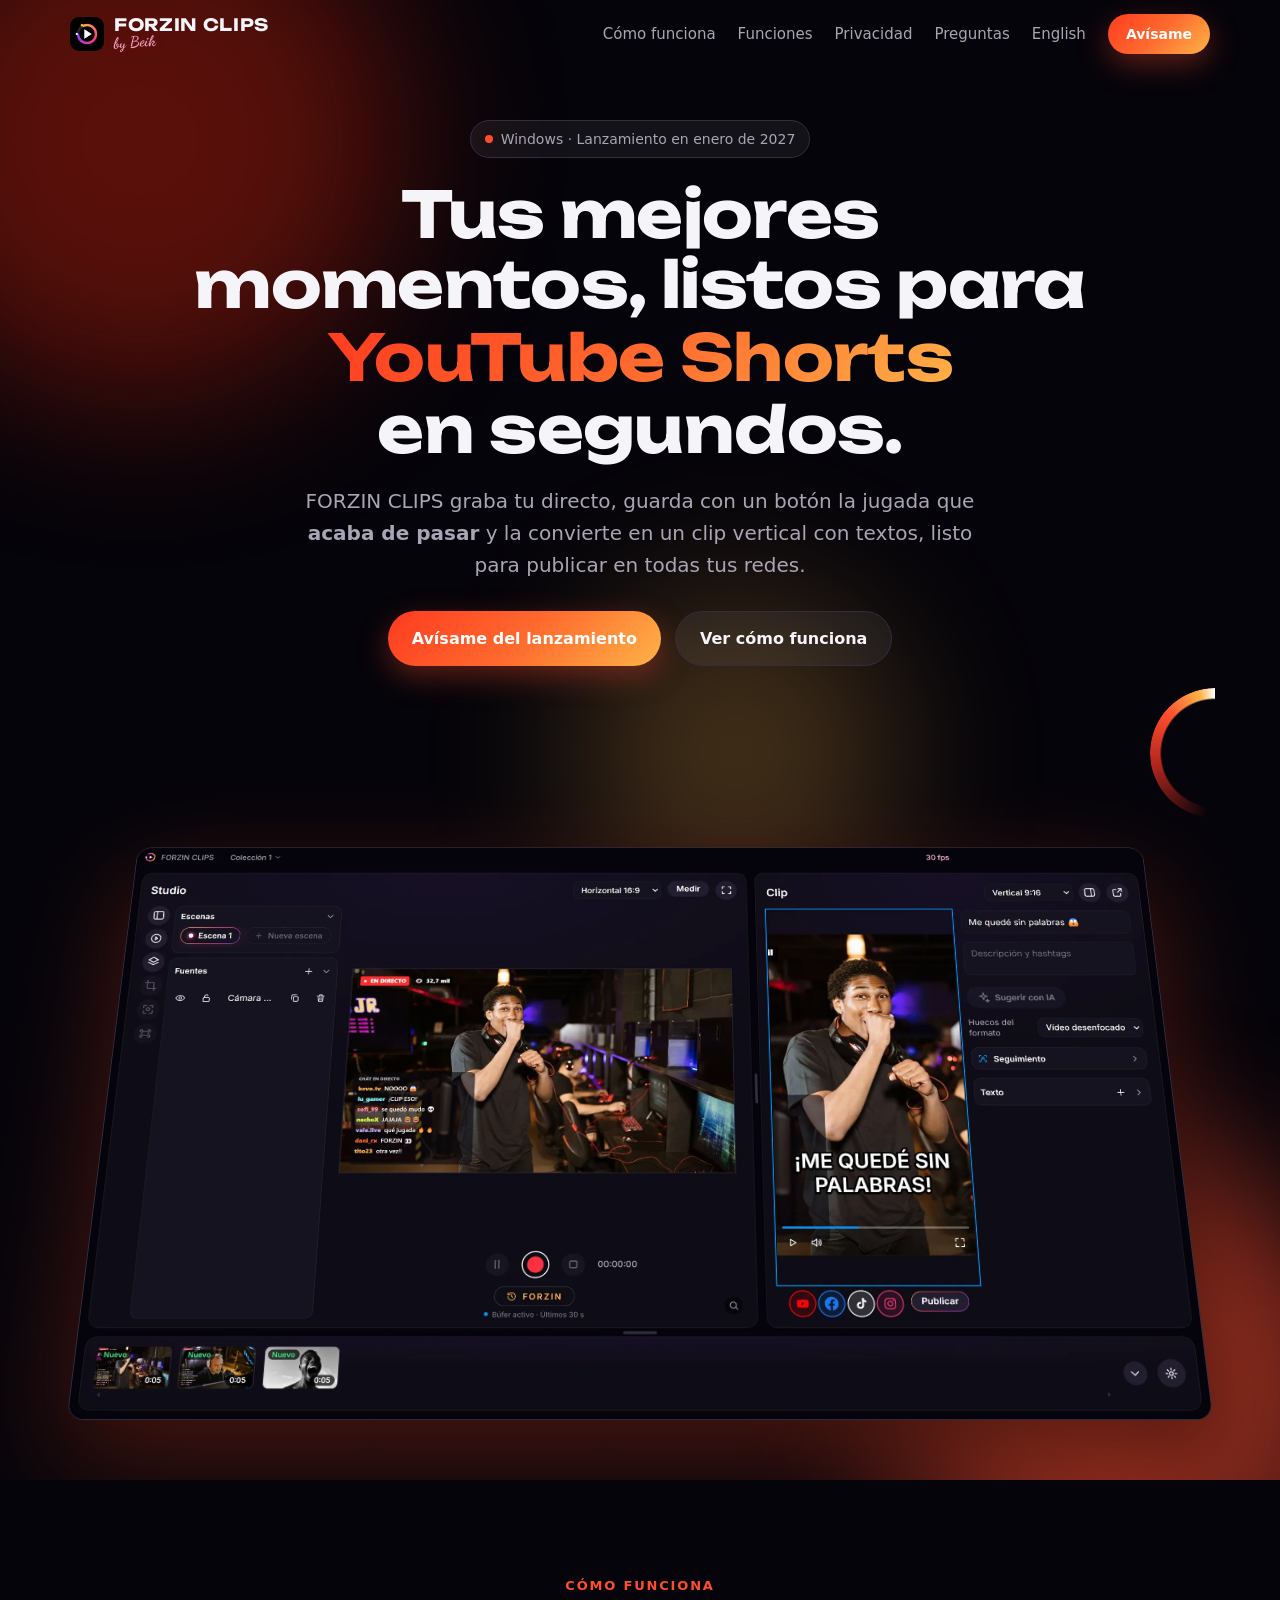
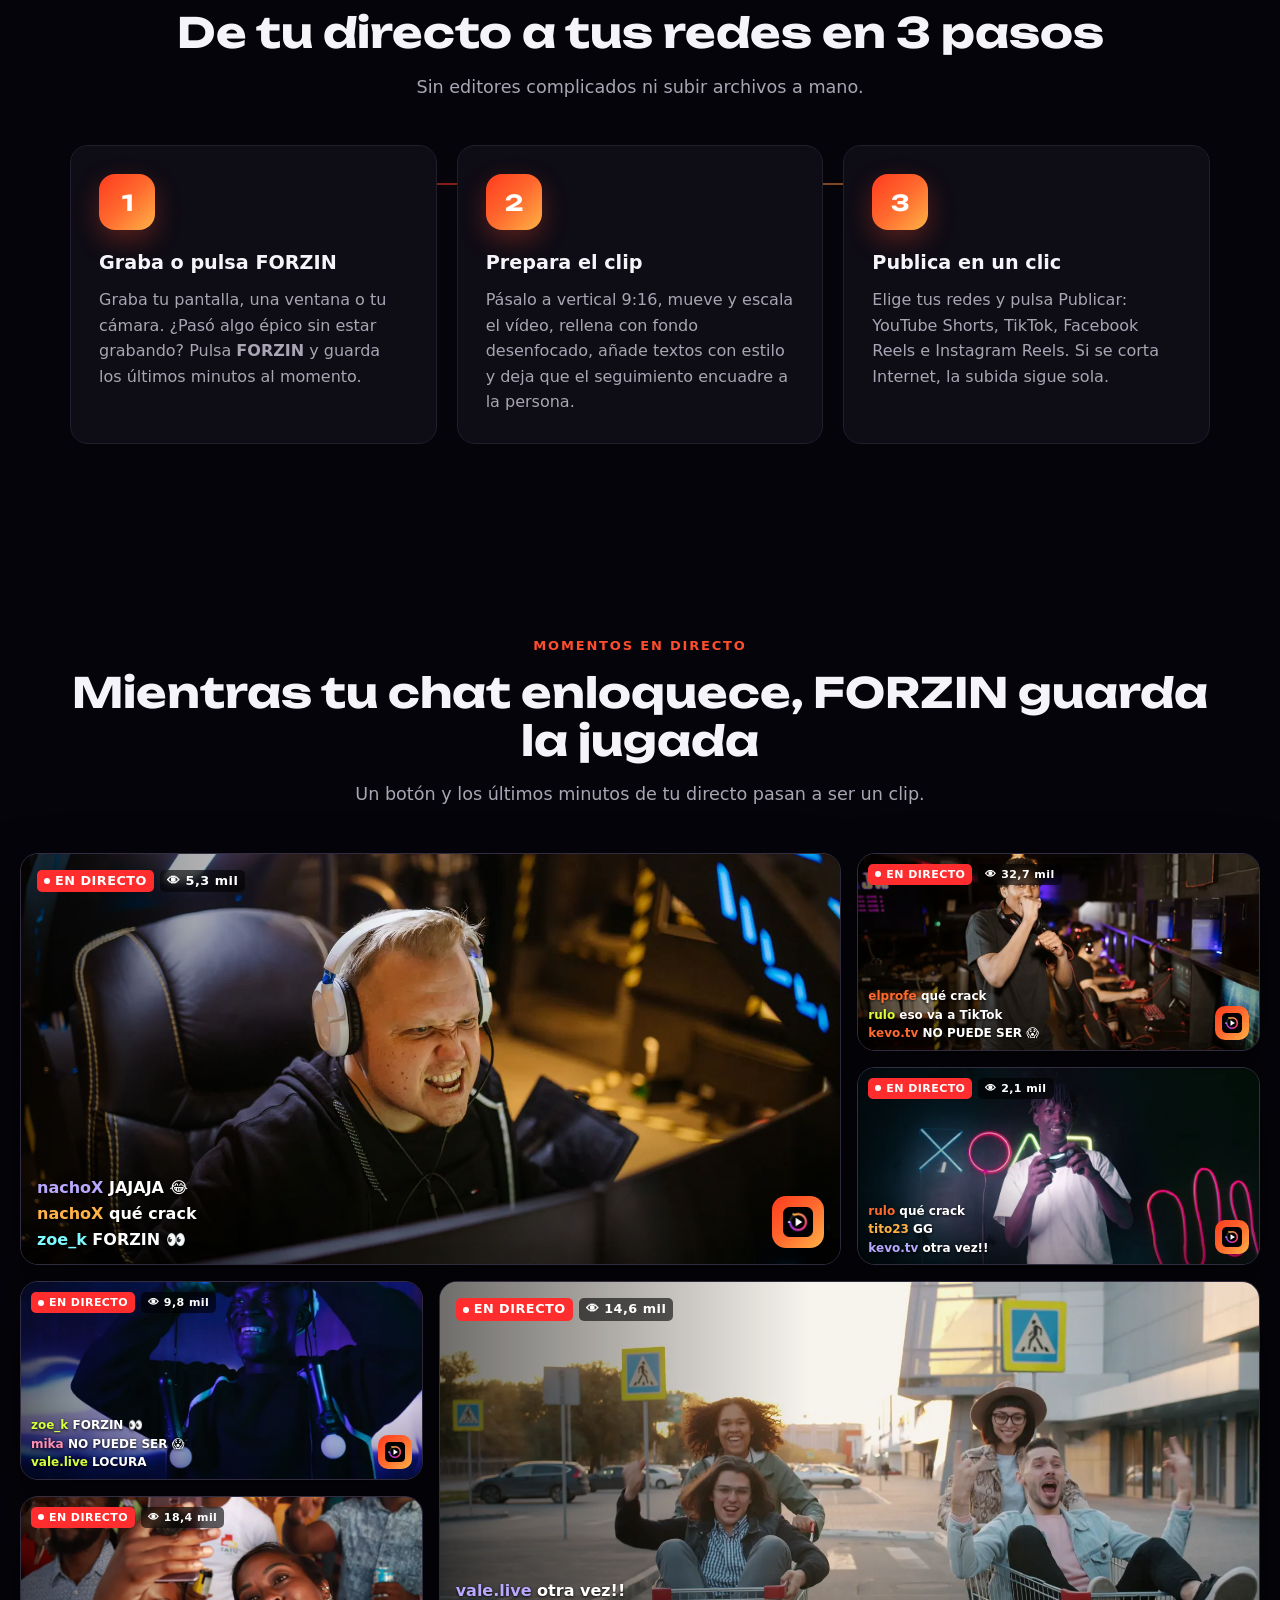
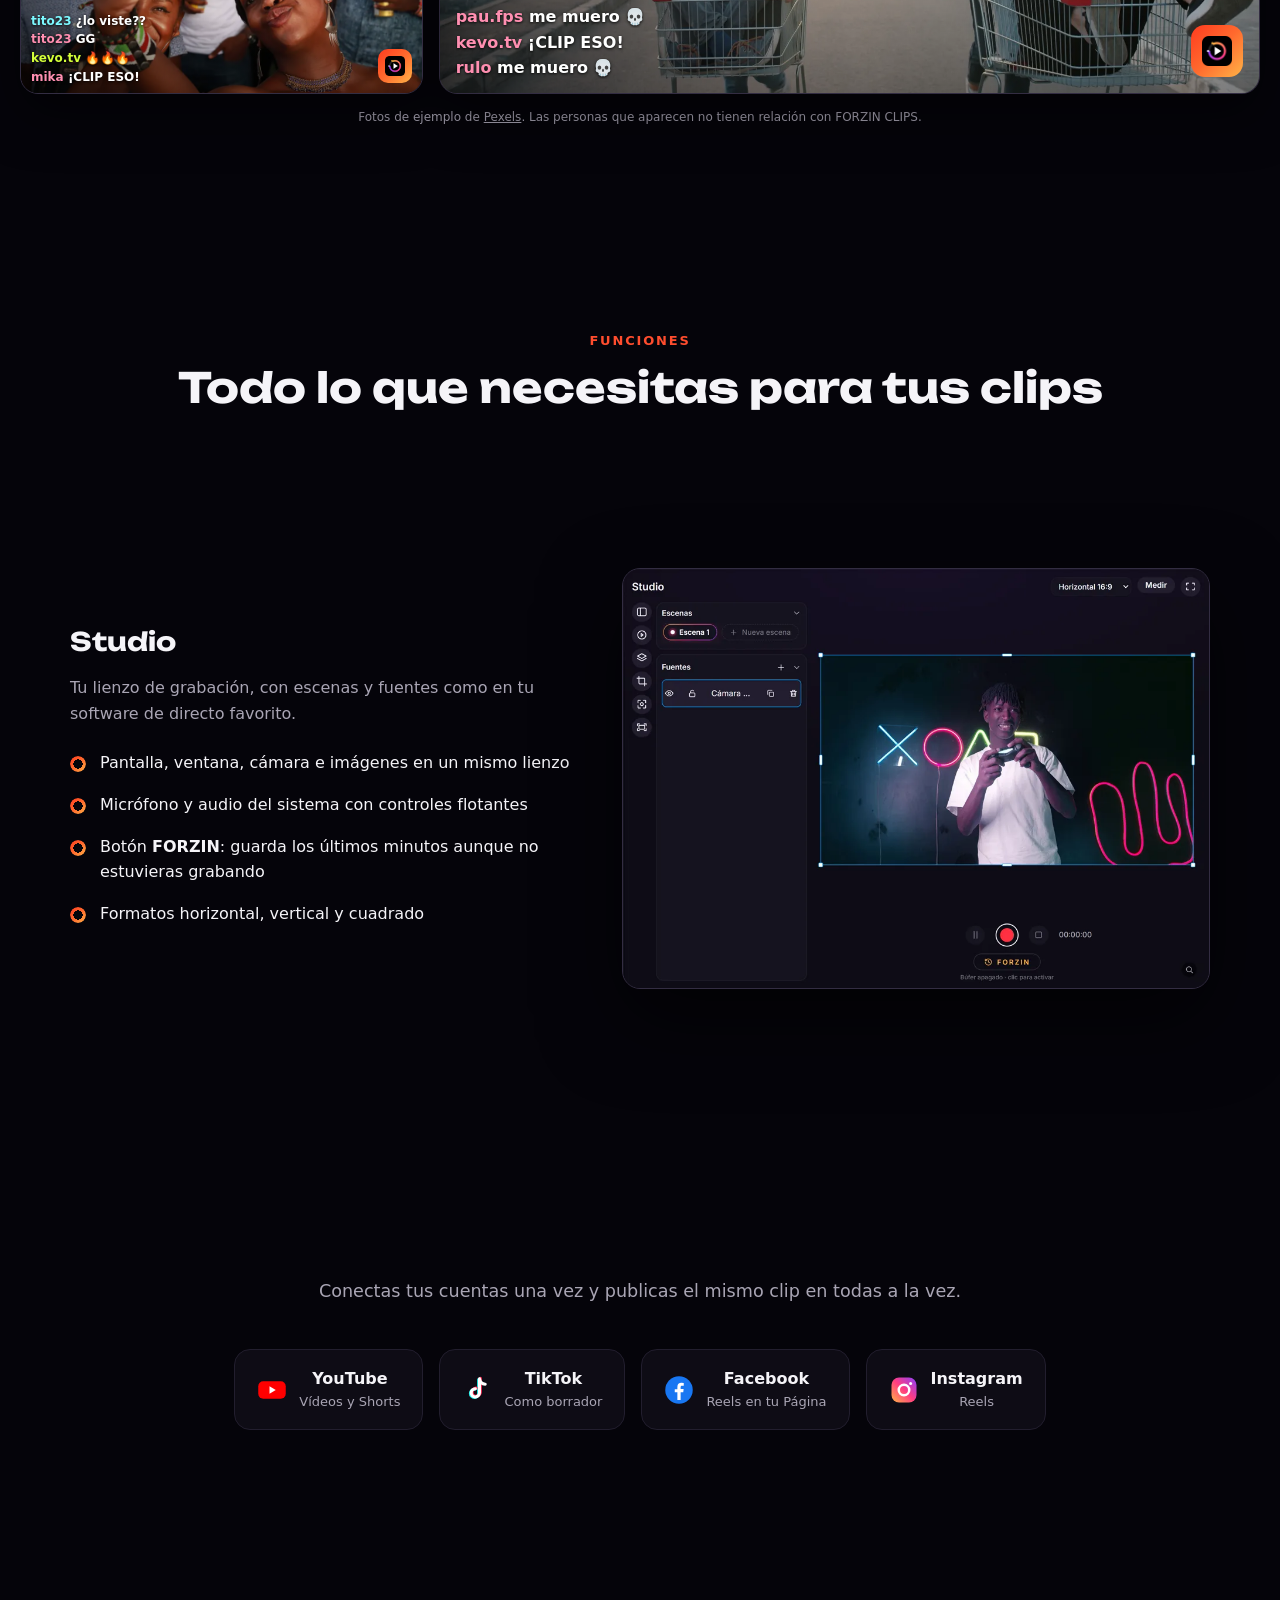
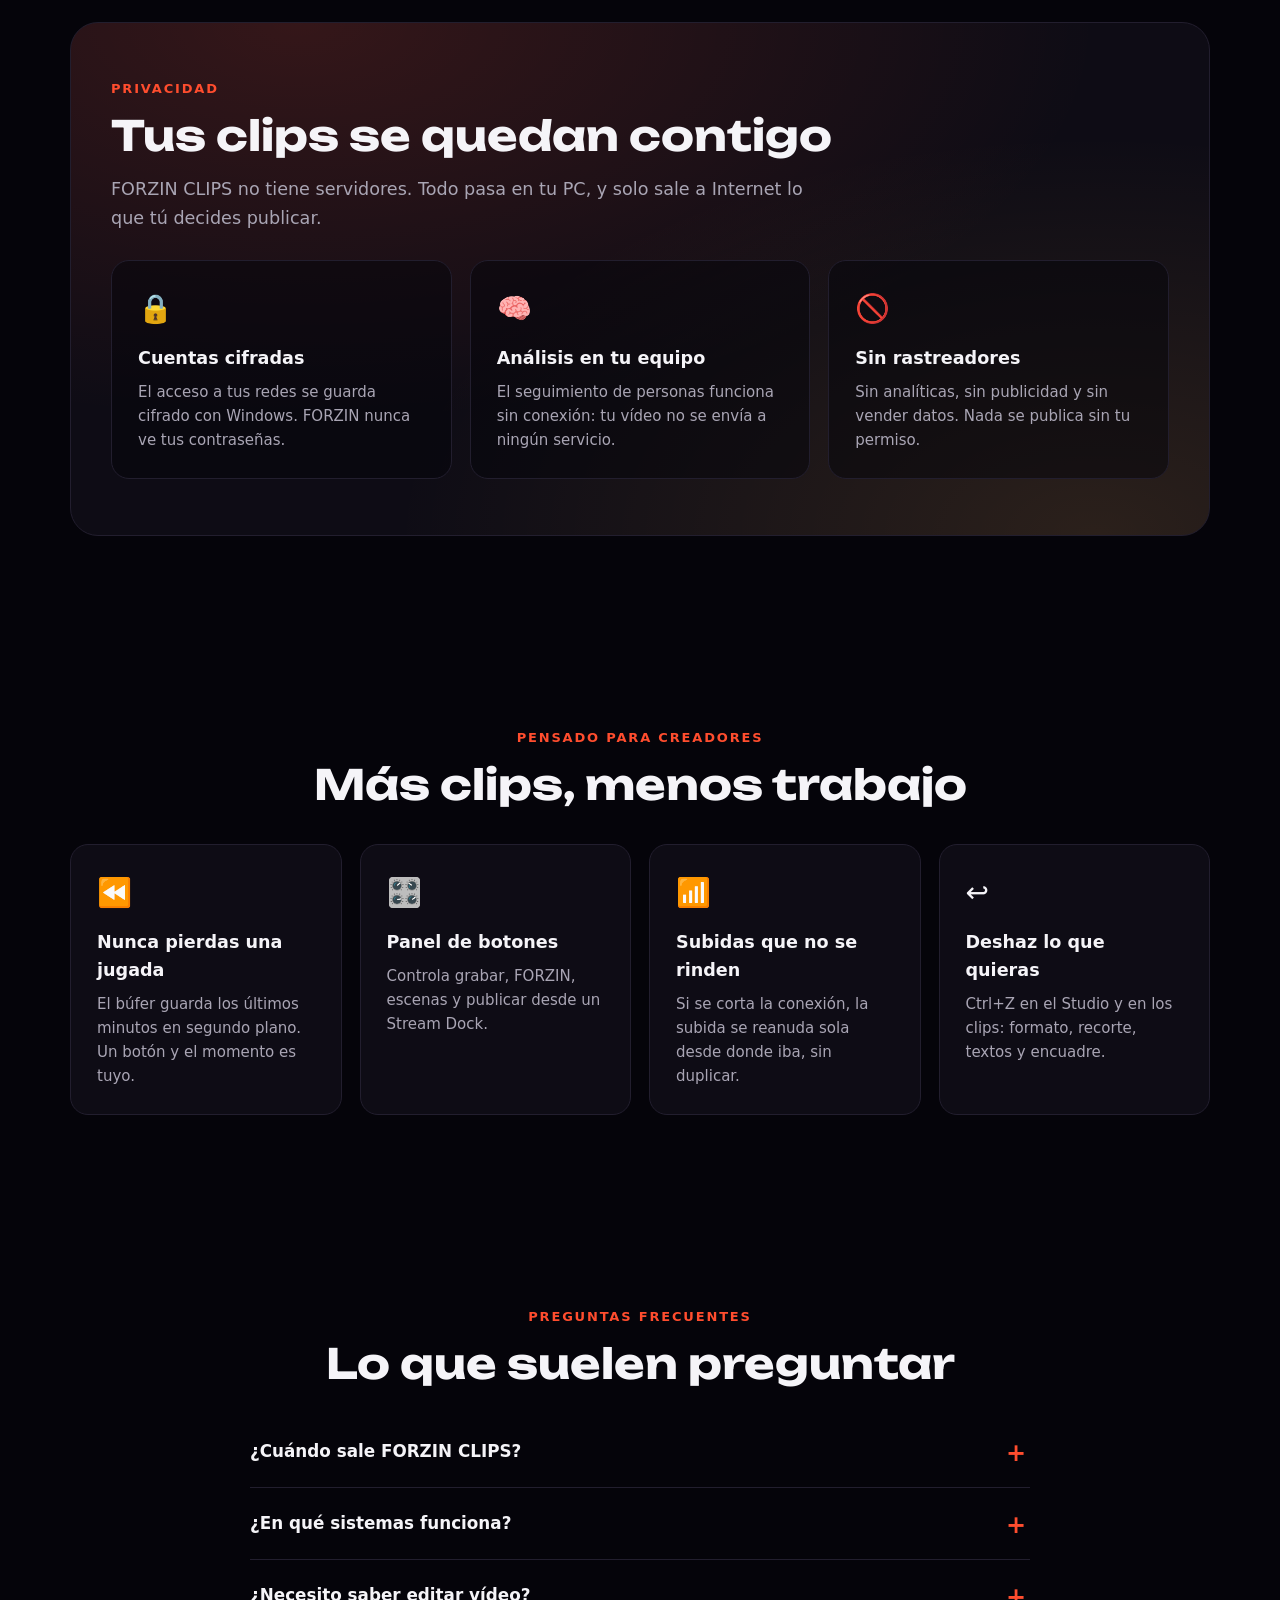
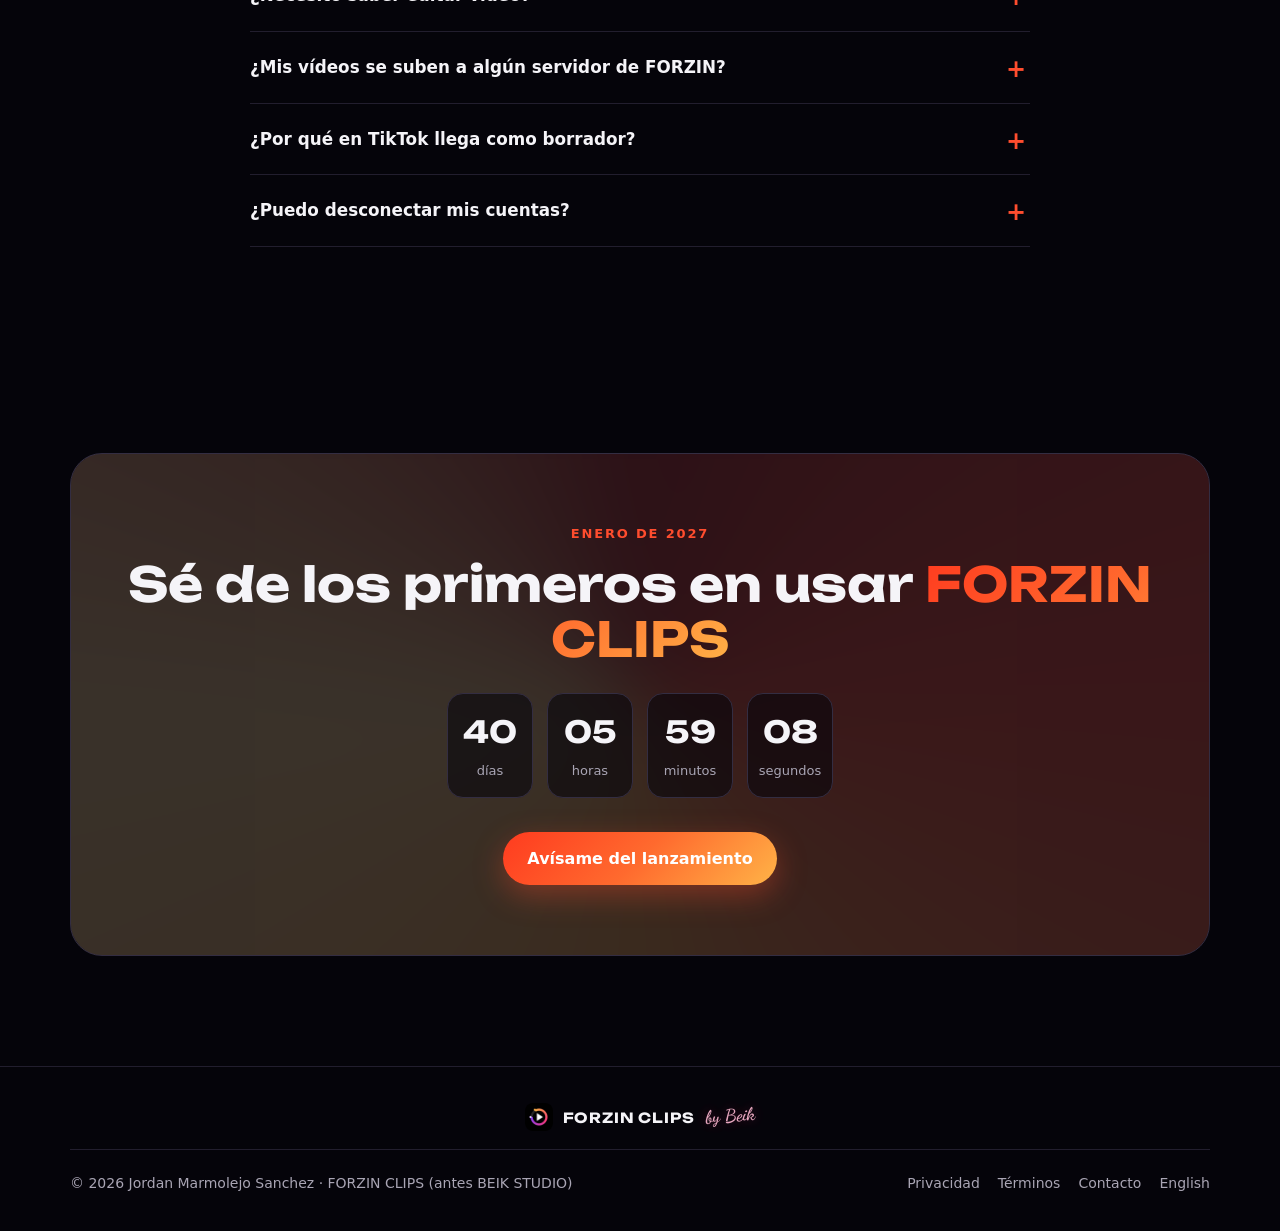
==== commit d9f9d406: "Portada con clip más visible, firma by Beik y título estable - Captura de portada: directo con chat " ====
--- a/index.html
+++ b/index.html
@@ -16,7 +16,7 @@
 </head>
 <body>
 <header class="top"><div class="wrap">
-  <a class="brand" href="index.html"><img src="img/icon-1024.png" alt="" width="34" height="34">FORZIN CLIPS</a>
+  <a class="brand" href="index.html"><img src="img/icon-1024.png" alt="" width="34" height="34"><span class="bn">FORZIN CLIPS<small class="sig">by Beik</small></span></a>
   <button class="menu-btn" aria-label="Abrir el menú" aria-expanded="false">☰</button>
   <nav class="nav" aria-label="Navegación">
     <a href="#como">Cómo funciona</a>
@@ -69,12 +69,12 @@
   </div>
   <div class="wrap wide">
   <div class="lives">
-    <div class="lv big reveal" data-v="18400"><img src="img/live/01.webp" alt="Streamer en directo" loading="lazy" width="960" height="540"><div class="tag"><span class="on">EN DIRECTO</span><span class="views">👁 <b></b></span></div><div class="chat" aria-hidden="true"></div><div class="fz" aria-hidden="true"><img src="img/favicon.png" alt=""></div></div>
-    <div class="lv reveal" data-v="5300"><img src="img/live/11.webp" alt="Streamer en directo" loading="lazy" width="960" height="540"><div class="tag"><span class="on">EN DIRECTO</span><span class="views">👁 <b></b></span></div><div class="chat" aria-hidden="true"></div><div class="fz" aria-hidden="true"><img src="img/favicon.png" alt=""></div></div>
+    <div class="lv big reveal" data-v="5300"><img src="img/live/11.webp" alt="Streamer en directo" loading="lazy" width="960" height="540"><div class="tag"><span class="on">EN DIRECTO</span><span class="views">👁 <b></b></span></div><div class="chat" aria-hidden="true"></div><div class="fz" aria-hidden="true"><img src="img/favicon.png" alt=""></div></div>
+    <div class="lv reveal" data-v="32700"><img src="img/live/12.webp" alt="Streamer en directo" loading="lazy" width="960" height="540"><div class="tag"><span class="on">EN DIRECTO</span><span class="views">👁 <b></b></span></div><div class="chat" aria-hidden="true"></div><div class="fz" aria-hidden="true"><img src="img/favicon.png" alt=""></div></div>
     <div class="lv reveal" data-v="2100"><img src="img/live/13.webp" alt="Streamer en directo" loading="lazy" width="960" height="540"><div class="tag"><span class="on">EN DIRECTO</span><span class="views">👁 <b></b></span></div><div class="chat" aria-hidden="true"></div><div class="fz" aria-hidden="true"><img src="img/favicon.png" alt=""></div></div>
     <div class="lv reveal" data-v="9800"><img src="img/live/16.webp" alt="Streamer en directo" loading="lazy" width="960" height="540"><div class="tag"><span class="on">EN DIRECTO</span><span class="views">👁 <b></b></span></div><div class="chat" aria-hidden="true"></div><div class="fz" aria-hidden="true"><img src="img/favicon.png" alt=""></div></div>
-    <div class="lv big reveal" data-v="32700"><img src="img/live/12.webp" alt="Streamer en directo" loading="lazy" width="960" height="540"><div class="tag"><span class="on">EN DIRECTO</span><span class="views">👁 <b></b></span></div><div class="chat" aria-hidden="true"></div><div class="fz" aria-hidden="true"><img src="img/favicon.png" alt=""></div></div>
-    <div class="lv reveal" data-v="14600"><img src="img/live/22.webp" alt="Streamer en directo" loading="lazy" width="960" height="540"><div class="tag"><span class="on">EN DIRECTO</span><span class="views">👁 <b></b></span></div><div class="chat" aria-hidden="true"></div><div class="fz" aria-hidden="true"><img src="img/favicon.png" alt=""></div></div>
+    <div class="lv big reveal" data-v="14600"><img src="img/live/22.webp" alt="Streamer en directo" loading="lazy" width="960" height="540"><div class="tag"><span class="on">EN DIRECTO</span><span class="views">👁 <b></b></span></div><div class="chat" aria-hidden="true"></div><div class="fz" aria-hidden="true"><img src="img/favicon.png" alt=""></div></div>
+    <div class="lv reveal" data-v="18400"><img src="img/live/01.webp" alt="Streamer en directo" loading="lazy" width="960" height="540"><div class="tag"><span class="on">EN DIRECTO</span><span class="views">👁 <b></b></span></div><div class="chat" aria-hidden="true"></div><div class="fz" aria-hidden="true"><img src="img/favicon.png" alt=""></div></div>
   </div>
   <p class="credit">Fotos de ejemplo de <a href="https://www.pexels.com" rel="noopener" target="_blank">Pexels</a>. Las personas que aparecen no tienen relación con FORZIN CLIPS.</p>
   </div>
@@ -179,6 +179,7 @@
 </main>
 
 <footer><div class="wrap">
+  <div class="fsig"><img src="img/icon-1024.png" alt="" width="28" height="28" loading="lazy"><span>FORZIN CLIPS <em>by Beik</em></span></div>
   <div>© <span data-year>2026</span> Jordan Marmolejo Sanchez · FORZIN CLIPS (antes BEIK STUDIO)</div>
   <nav aria-label="Documentos"><a href="privacidad.html">Privacidad</a><a href="terminos.html">Términos</a><a href="mailto:Jordanmarmolejosanchez@gmail.com">Contacto</a><a href="index-en.html" hreflang="en">English</a></nav>
 </div></footer>
--- a/site.css
+++ b/site.css
@@ -1,5 +1,6 @@
 /* FORZIN CLIPS — web. Colores y formas de la app («Noche FORZIN»): negro con un toque morado y el aro naranja→rosa→morado. */
 @font-face{font-family:"Unbounded";src:url("fonts/unbounded-latin-700-normal.woff2") format("woff2");font-weight:700;font-display:swap}
+@font-face{font-family:"Dancing Script";src:url("fonts/dancing-script-latin-700-normal.woff2") format("woff2");font-weight:700;font-display:swap}
 :root{
   --bg:#05040A;--surface:#0E0C15;--surface2:#16131F;--surface3:#221E2E;
   --text:#F5F4F8;--muted:#A9A5B4;--faint:#75707F;--line:#221E2E;--line2:#332D42;
@@ -28,6 +29,14 @@
 .top .wrap{display:flex;align-items:center;justify-content:space-between;height:68px;gap:16px}
 .brand{display:flex;align-items:center;gap:10px;text-decoration:none;color:var(--text);font-family:var(--display);font-size:17px;letter-spacing:.04em}
 .brand img{width:34px;height:34px;border-radius:9px}
+.brand .bn{display:flex;flex-direction:column;line-height:1.05}
+/* Firma «by Beik»: la misma del arranque de la app (Dancing Script, rosa claro, inclinada, brillo rosa) */
+.sig,.fsig em{font:700 15px "Dancing Script",cursive;color:#FFB8D2;letter-spacing:0;text-shadow:0 0 12px rgba(255,61,129,.35);transform:rotate(-4deg);transform-origin:left;opacity:.9;display:inline-block}
+.sig{margin-top:1px}
+.fsig{display:flex;align-items:center;gap:10px;width:100%;justify-content:center;padding-bottom:18px;margin-bottom:6px;border-bottom:1px solid var(--line)}
+.fsig img{width:28px;height:28px;border-radius:8px}
+.fsig span{font-family:var(--display);font-size:14px;letter-spacing:.06em;color:var(--text)}
+.fsig em{font-size:18px;margin-left:8px}
 .nav{display:flex;align-items:center;gap:22px}
 .nav a{color:var(--muted);text-decoration:none;font-size:15px}.nav a:hover{color:var(--text)}
 .nav .btn{padding:9px 18px;font-size:14px}
@@ -53,7 +62,7 @@
 .hero h1{font-family:var(--display);font-size:clamp(2.1rem,5.2vw,4rem);line-height:1.08;margin:0 0 20px;letter-spacing:-.01em}
 .hero p.lead{font-size:clamp(1.05rem,1.6vw,1.25rem);color:var(--muted);max-width:56ch;margin:0 0 30px}
 .cta{display:flex;flex-wrap:wrap;gap:14px}
-.rotator{display:inline-block}
+.rotator{display:block;white-space:nowrap;height:1.2em;line-height:1.2em}
 .rotator span{display:inline-block;animation:wordin .5s var(--ease);background:var(--grad);-webkit-background-clip:text;background-clip:text;-webkit-text-fill-color:transparent;padding-bottom:.08em}
 @keyframes wordin{from{opacity:0;transform:translateY(.4em)}to{opacity:1;transform:none}}
 .shot{position:relative;border-radius:var(--r);overflow:hidden;border:1px solid var(--line2);box-shadow:0 30px 80px rgba(0,0,0,.6),0 0 0 1px rgba(255,255,255,.04) inset;background:var(--surface)}
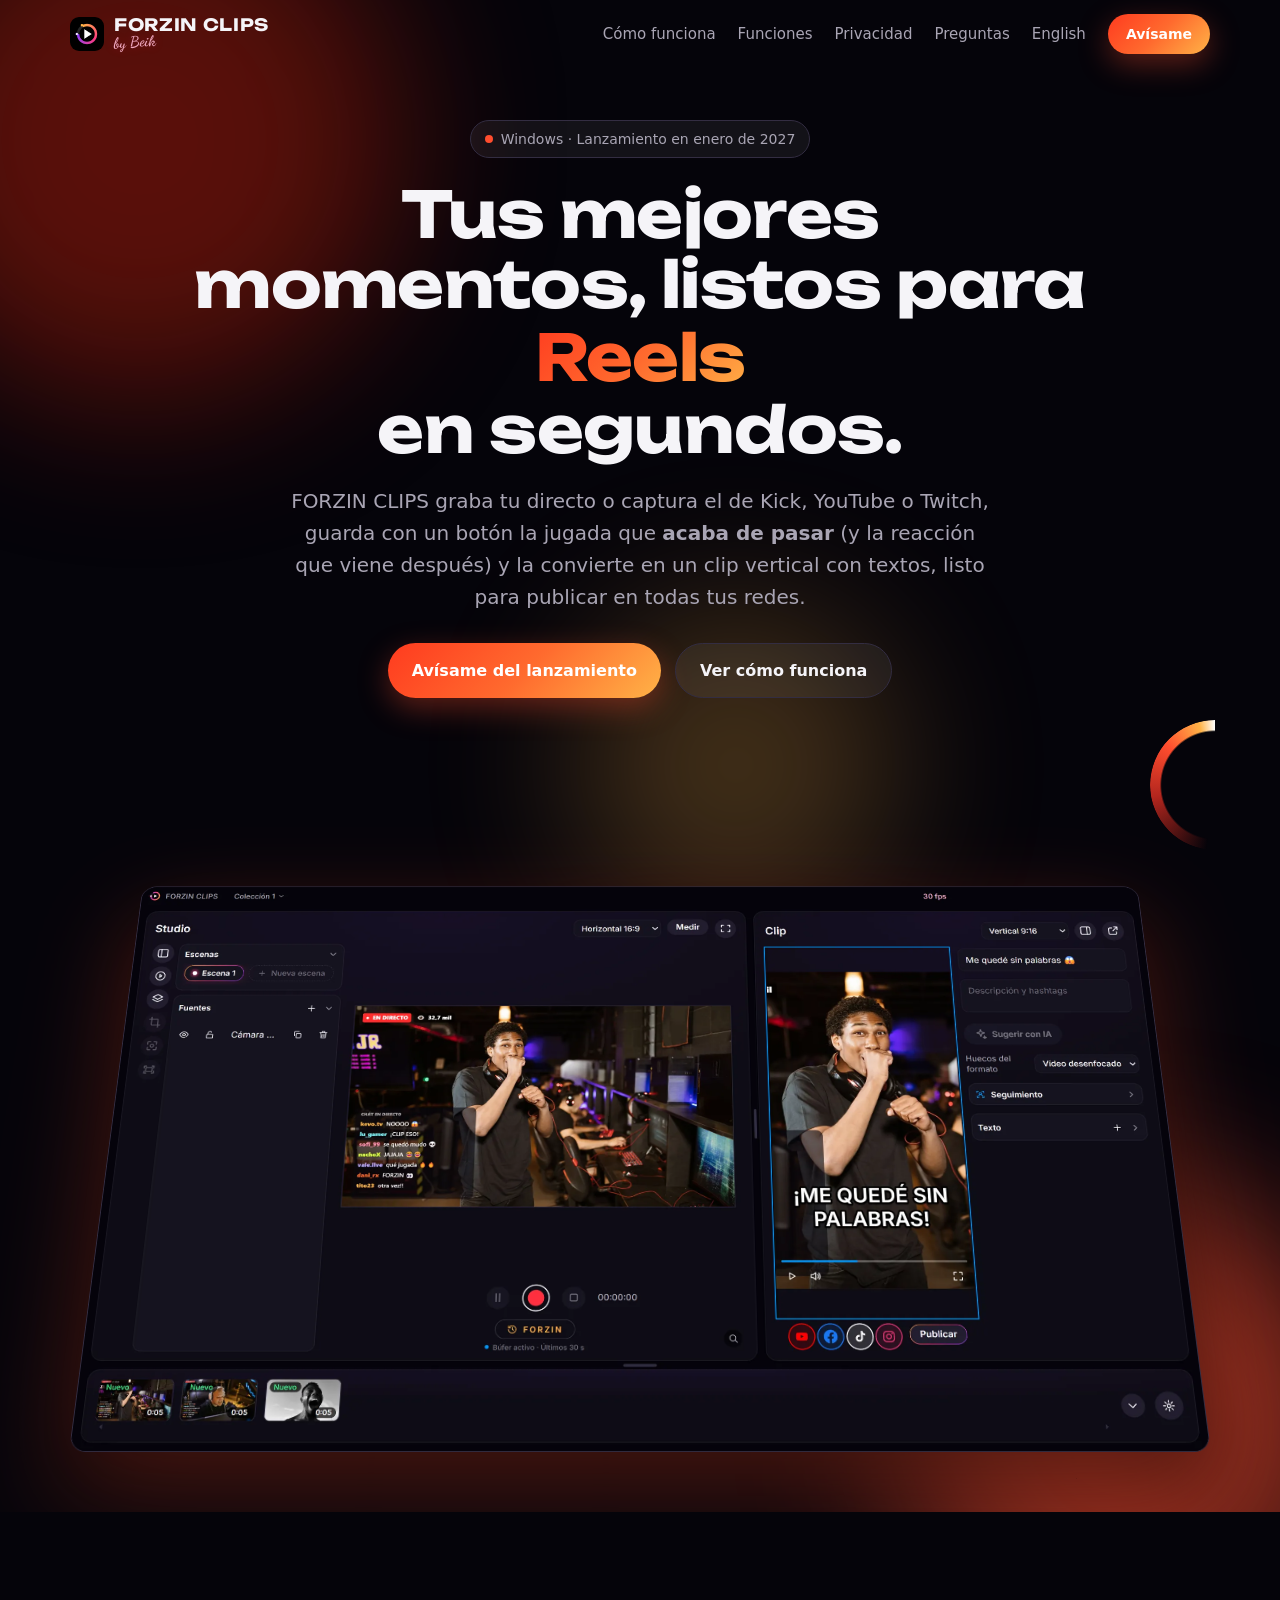
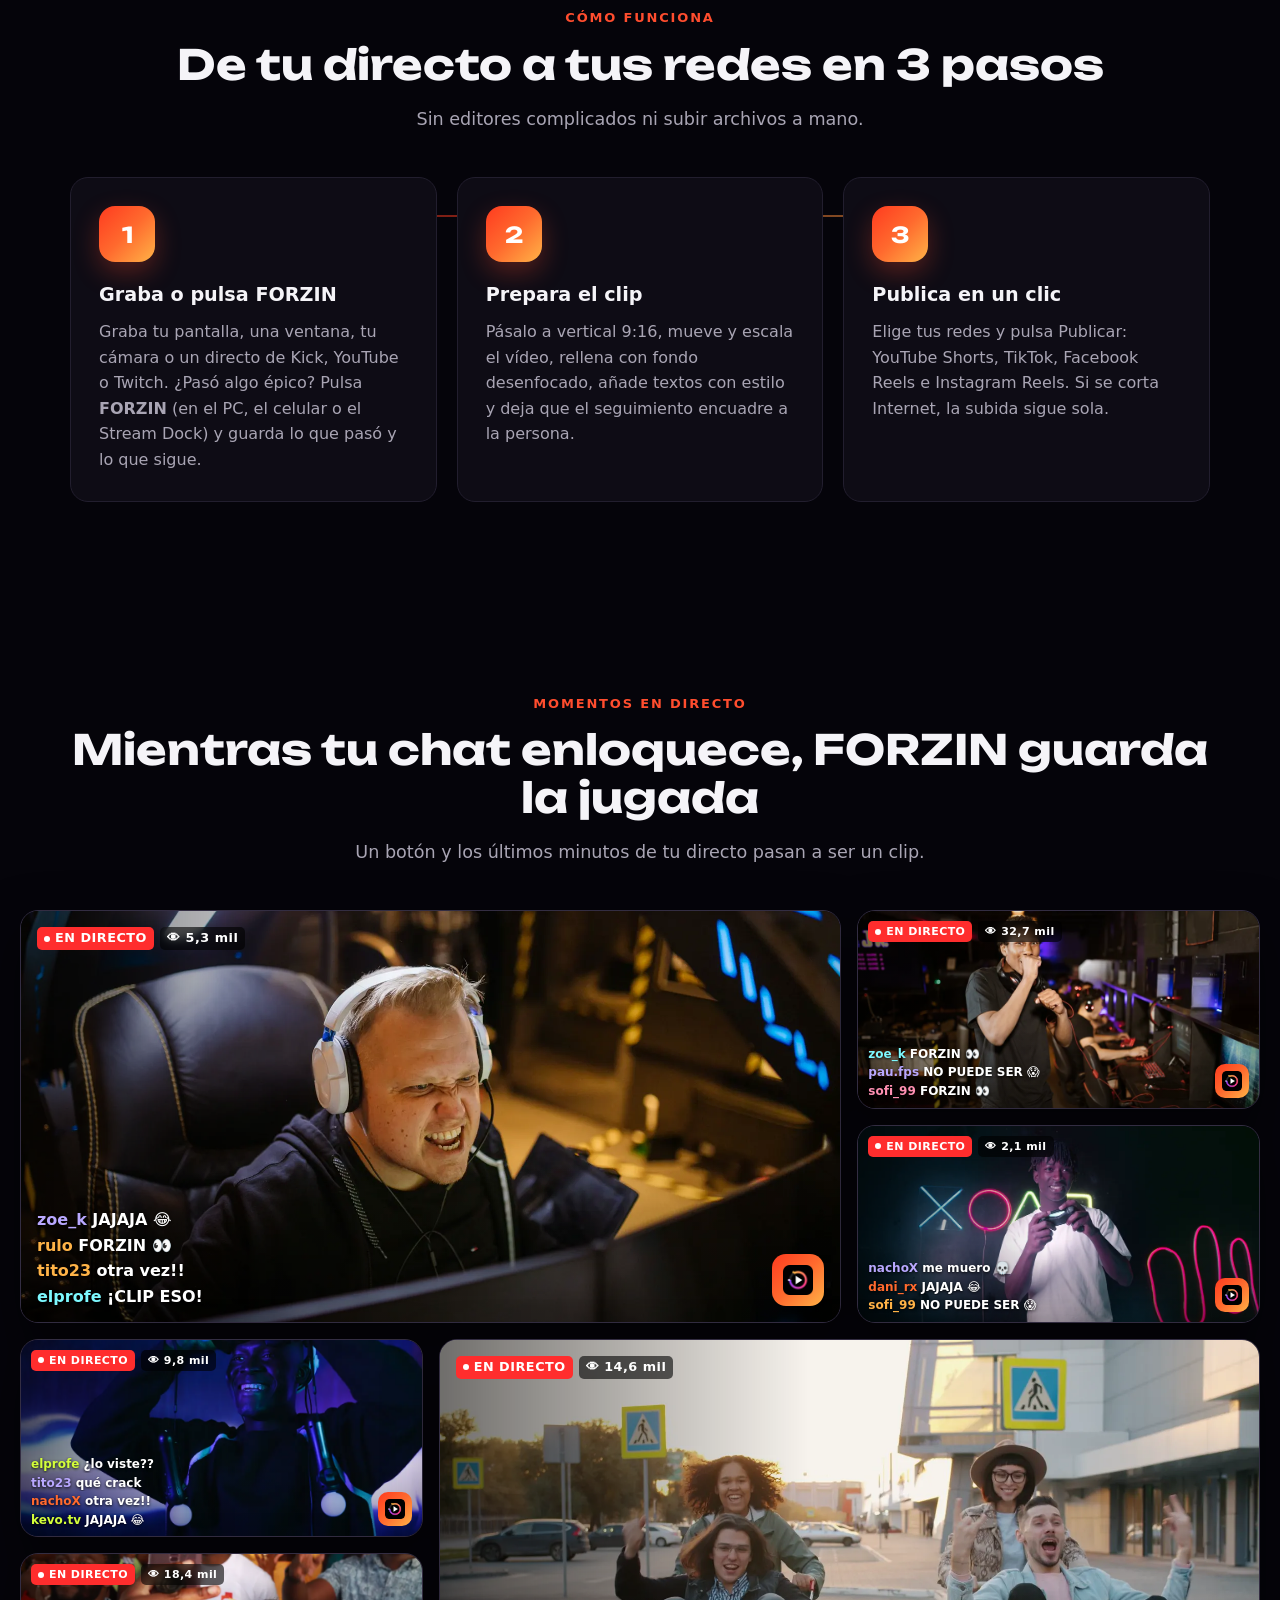
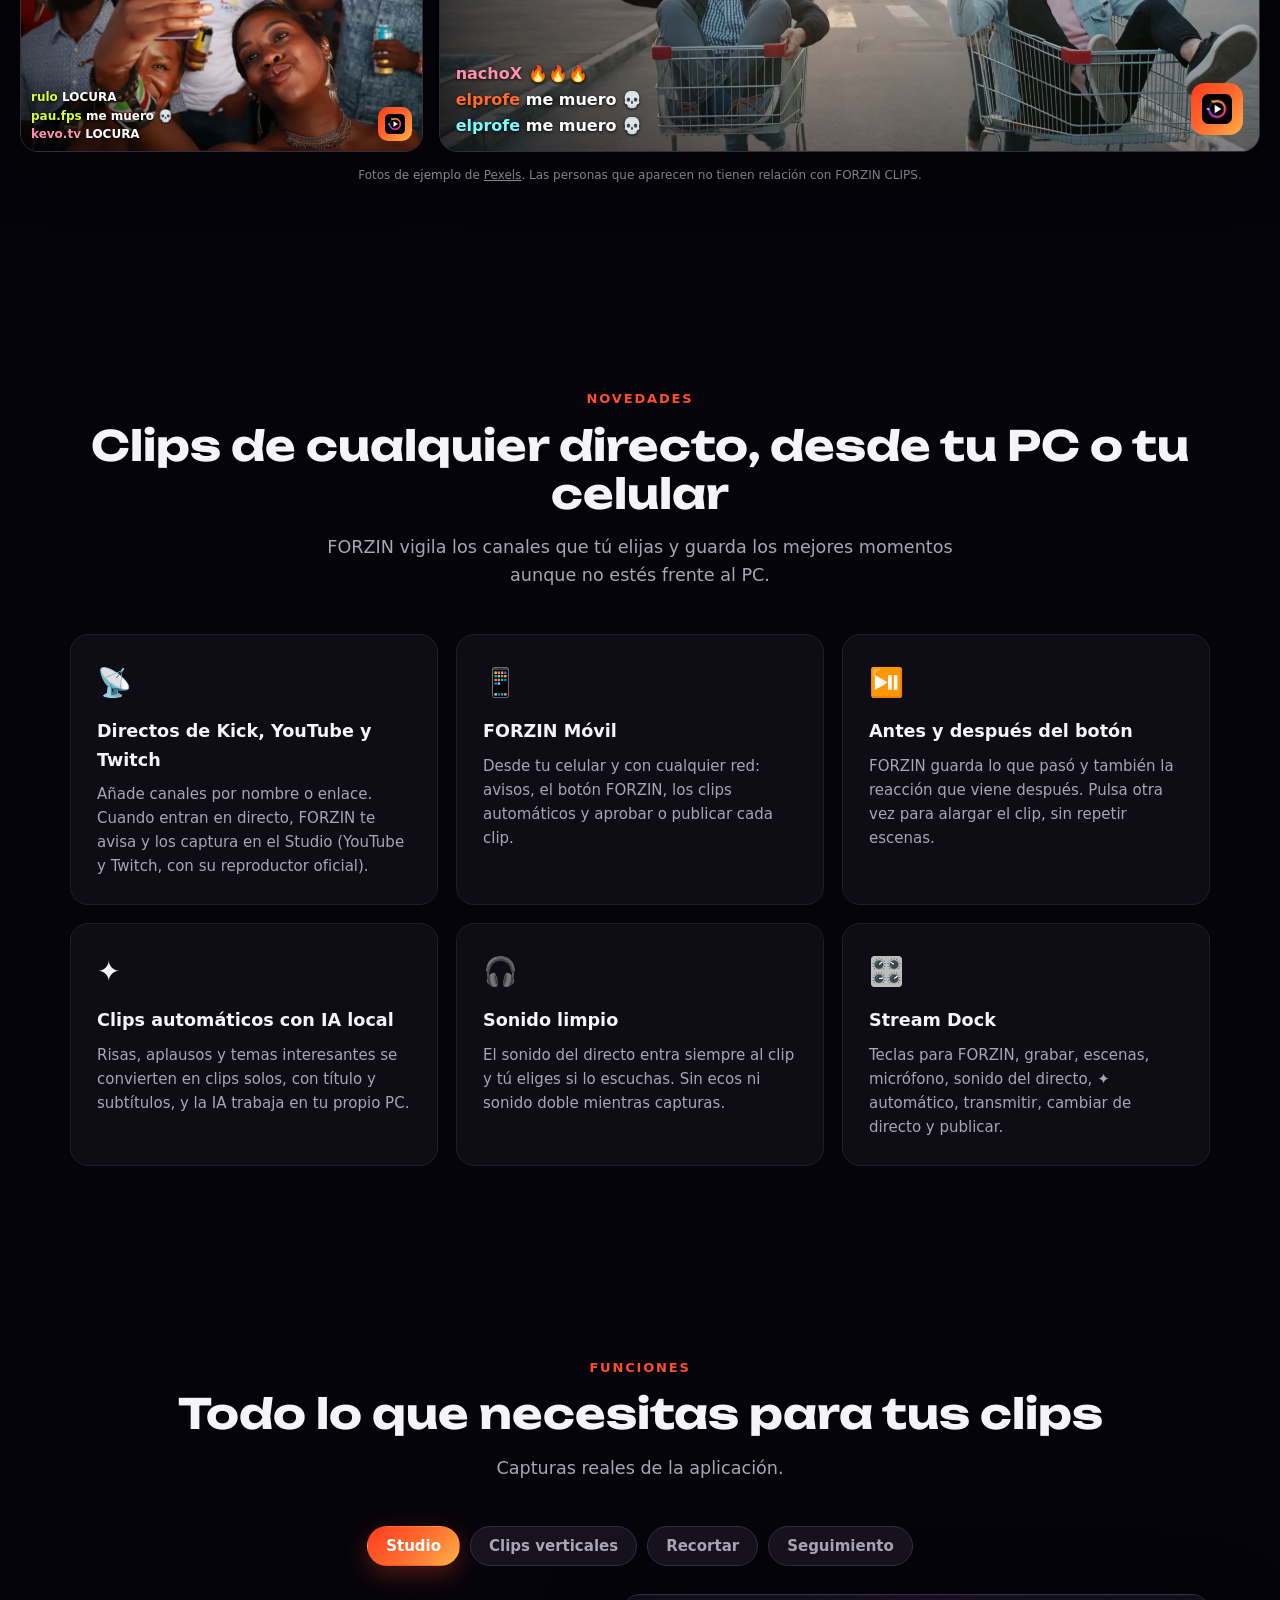
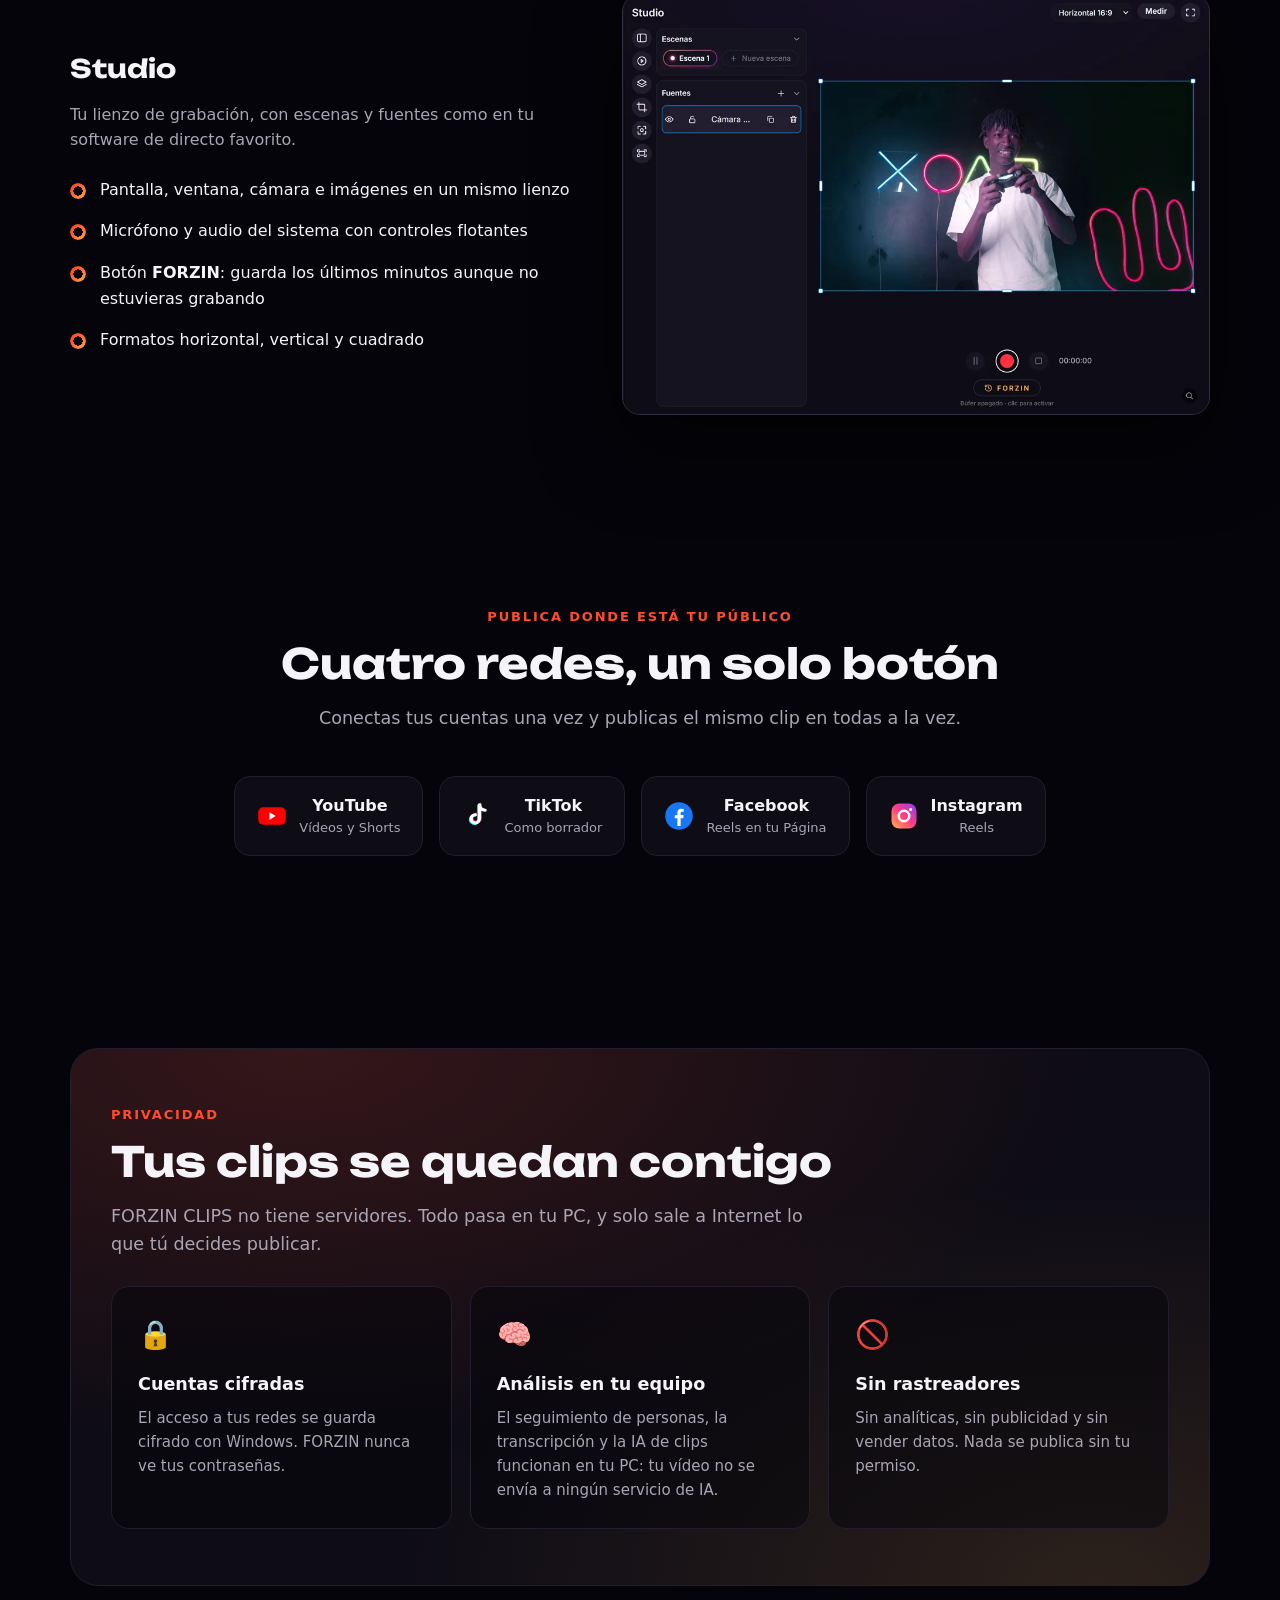
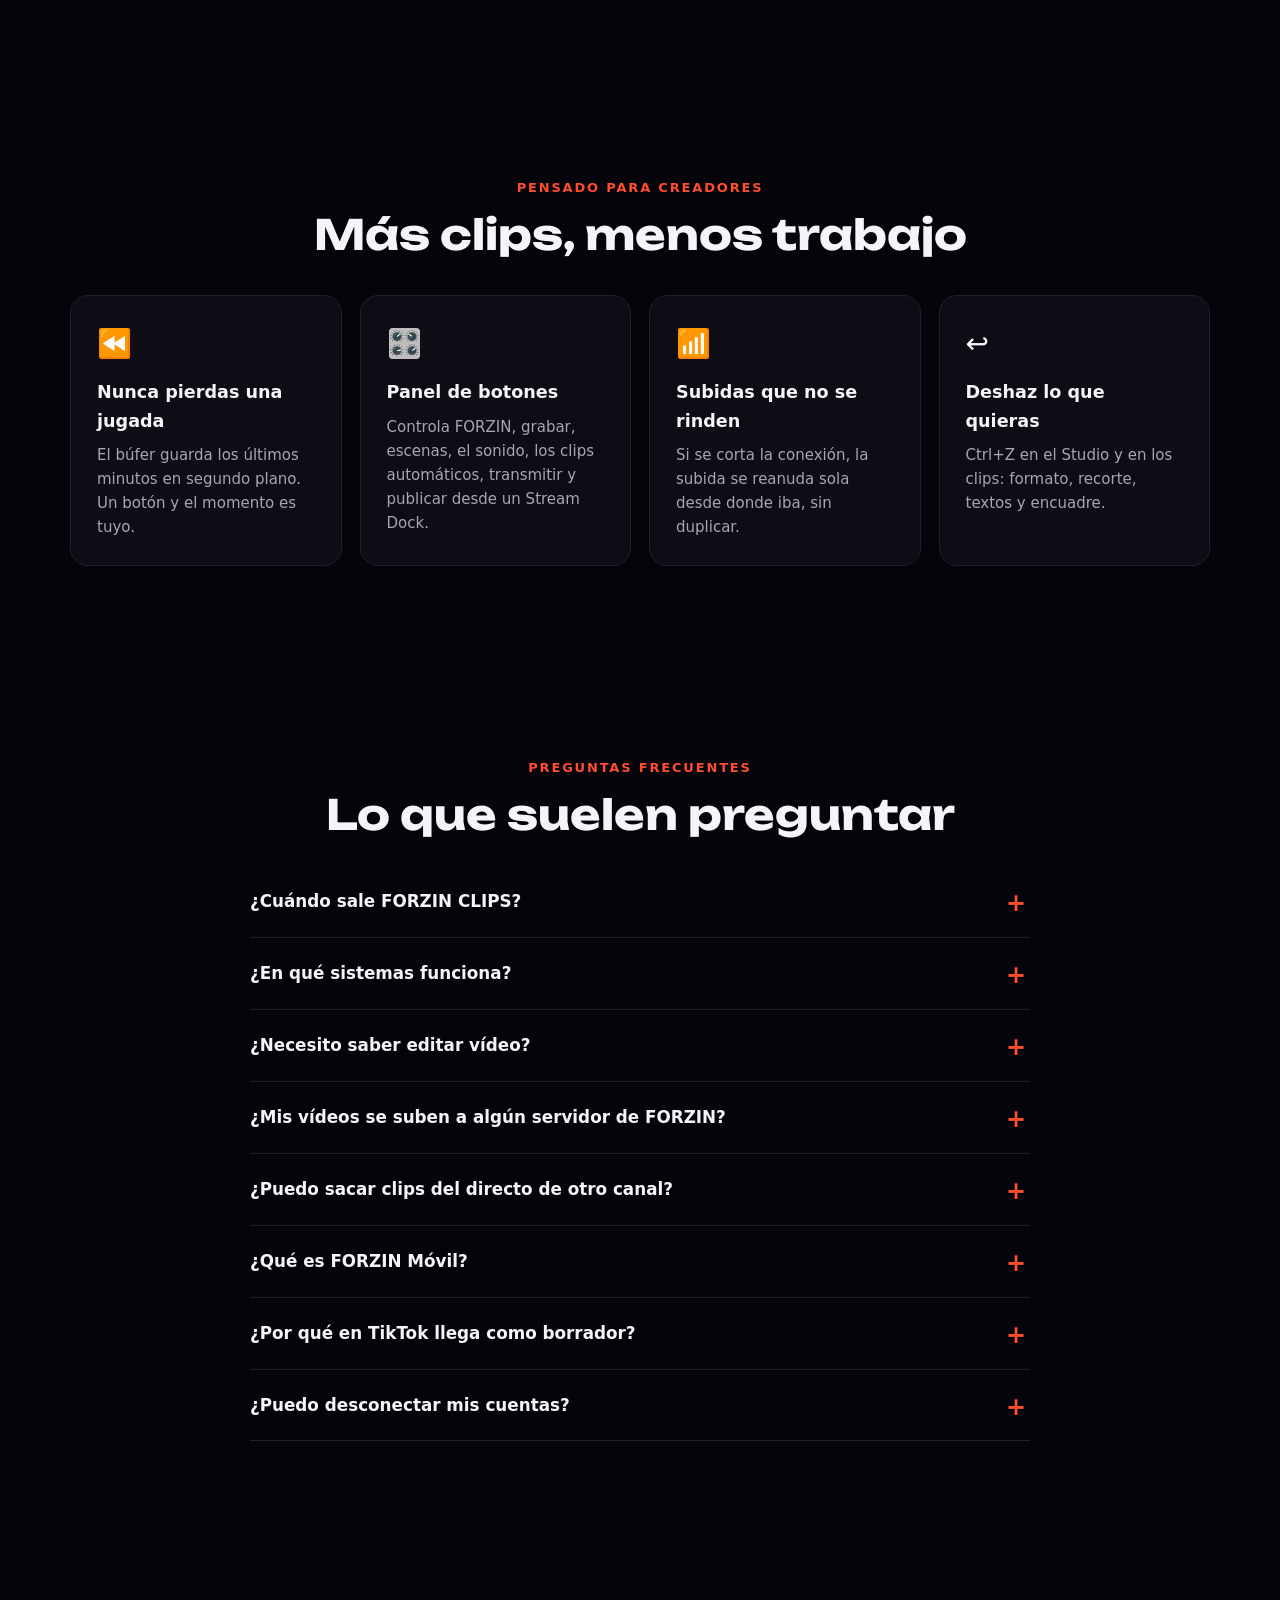
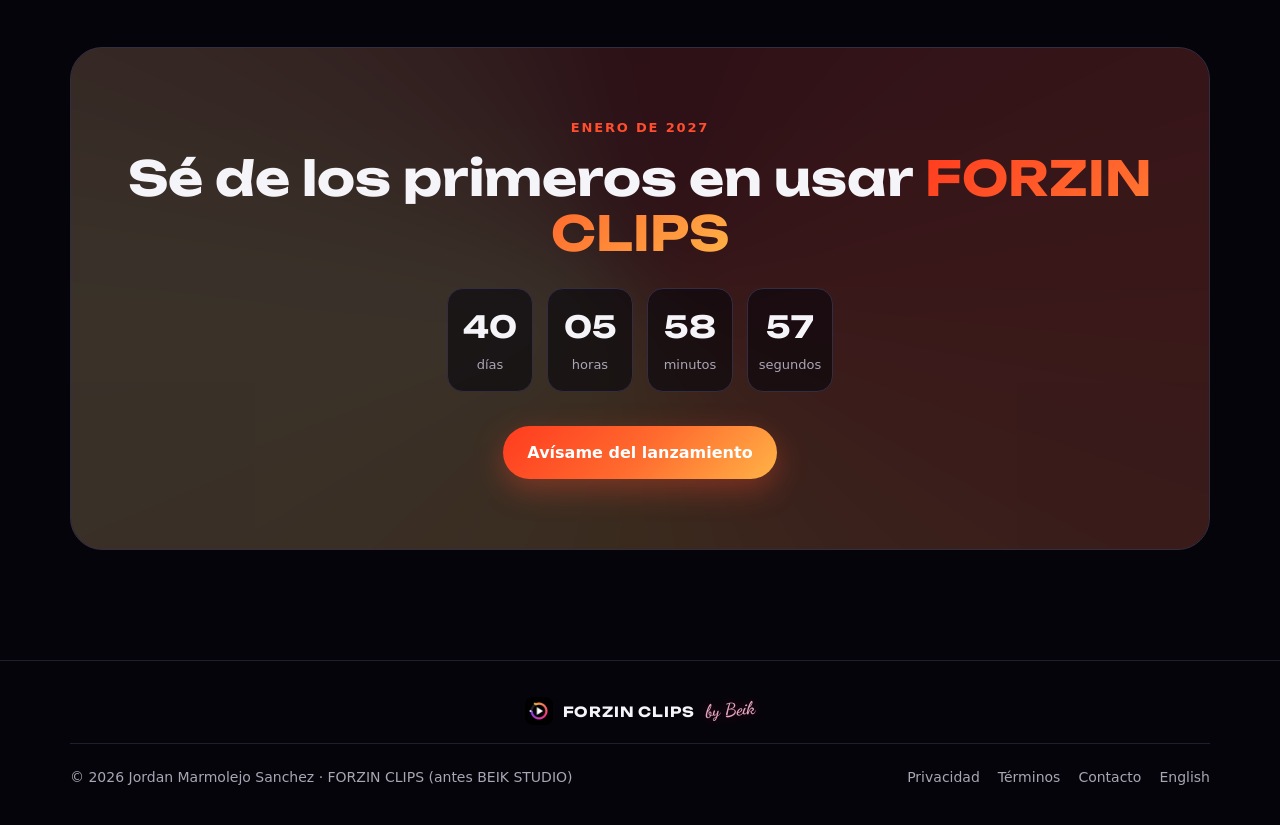
==== commit 2b053f66: "Novedades: directos de Kick, YouTube y Twitch, FORZIN Móvil, botón antes y después, Stream Dock Co-A" ====
--- a/index.html
+++ b/index.html
@@ -35,7 +35,7 @@
     <div class="reveal">
       <div class="badge"><i></i>Windows · Lanzamiento en enero de 2027</div>
       <h1>Tus mejores momentos, listos para <span class="rotator" data-words="TikTok|YouTube Shorts|Reels|tu comunidad"><span>TikTok</span></span> en segundos.</h1>
-      <p class="lead">FORZIN CLIPS graba tu directo, guarda con un botón la jugada que <strong>acaba de pasar</strong> y la convierte en un clip vertical con textos, listo para publicar en todas tus redes.</p>
+      <p class="lead">FORZIN CLIPS graba tu directo o captura el de Kick, YouTube o Twitch, guarda con un botón la jugada que <strong>acaba de pasar</strong> (y la reacción que viene después) y la convierte en un clip vertical con textos, listo para publicar en todas tus redes.</p>
       <div class="cta">
         <a class="btn primary" data-waitlist href="#lanzamiento">Avísame del lanzamiento</a>
         <a class="btn ghost" href="#como">Ver cómo funciona</a>
@@ -55,7 +55,7 @@
     <p class="sub reveal">Sin editores complicados ni subir archivos a mano.</p>
   </div>
   <div class="wrap steps" style="text-align:left">
-    <div class="step reveal"><div class="n">1</div><h3>Graba o pulsa FORZIN</h3><p>Graba tu pantalla, una ventana o tu cámara. ¿Pasó algo épico sin estar grabando? Pulsa <strong>FORZIN</strong> y guarda los últimos minutos al momento.</p></div>
+    <div class="step reveal"><div class="n">1</div><h3>Graba o pulsa FORZIN</h3><p>Graba tu pantalla, una ventana, tu cámara o un directo de Kick, YouTube o Twitch. ¿Pasó algo épico? Pulsa <strong>FORZIN</strong> (en el PC, el celular o el Stream Dock) y guarda lo que pasó y lo que sigue.</p></div>
     <div class="step reveal d1"><div class="n">2</div><h3>Prepara el clip</h3><p>Pásalo a vertical 9:16, mueve y escala el vídeo, rellena con fondo desenfocado, añade textos con estilo y deja que el seguimiento encuadre a la persona.</p></div>
     <div class="step reveal d2"><div class="n">3</div><h3>Publica en un clic</h3><p>Elige tus redes y pulsa Publicar: YouTube Shorts, TikTok, Facebook Reels e Instagram Reels. Si se corta Internet, la subida sigue sola.</p></div>
   </div>
@@ -79,6 +79,21 @@
   <p class="credit">Fotos de ejemplo de <a href="https://www.pexels.com" rel="noopener" target="_blank">Pexels</a>. Las personas que aparecen no tienen relación con FORZIN CLIPS.</p>
   </div>
 </section>
+<section id="novedades">
+  <div class="wrap center">
+    <p class="kicker reveal">Novedades</p>
+    <h2 class="reveal">Clips de cualquier directo, desde tu PC o tu celular</h2>
+    <p class="sub reveal">FORZIN vigila los canales que tú elijas y guarda los mejores momentos aunque no estés frente al PC.</p>
+  </div>
+  <div class="wrap grid" style="margin-top:36px;grid-template-columns:repeat(auto-fit,minmax(300px,1fr))">
+    <div class="card reveal"><div class="ic">📡</div><h3>Directos de Kick, YouTube y Twitch</h3><p>Añade canales por nombre o enlace. Cuando entran en directo, FORZIN te avisa y los captura en el Studio (YouTube y Twitch, con su reproductor oficial).</p></div>
+    <div class="card reveal d1"><div class="ic">📱</div><h3>FORZIN Móvil</h3><p>Desde tu celular y con cualquier red: avisos, el botón FORZIN, los clips automáticos y aprobar o publicar cada clip.</p></div>
+    <div class="card reveal d2"><div class="ic">⏯️</div><h3>Antes y después del botón</h3><p>FORZIN guarda lo que pasó y también la reacción que viene después. Pulsa otra vez para alargar el clip, sin repetir escenas.</p></div>
+    <div class="card reveal d3"><div class="ic">✦</div><h3>Clips automáticos con IA local</h3><p>Risas, aplausos y temas interesantes se convierten en clips solos, con título y subtítulos, y la IA trabaja en tu propio PC.</p></div>
+    <div class="card reveal"><div class="ic">🎧</div><h3>Sonido limpio</h3><p>El sonido del directo entra siempre al clip y tú eliges si lo escuchas. Sin ecos ni sonido doble mientras capturas.</p></div>
+    <div class="card reveal d1"><div class="ic">🎛️</div><h3>Stream Dock</h3><p>Teclas para FORZIN, grabar, escenas, micrófono, sonido del directo, ✦ automático, transmitir, cambiar de directo y publicar.</p></div>
+  </div>
+</section>
 <section id="funciones">
   <div class="wrap center">
     <p class="kicker reveal">Funciones</p>
@@ -137,7 +152,7 @@
       <p class="sub" style="margin-bottom:0">FORZIN CLIPS no tiene servidores. Todo pasa en tu PC, y solo sale a Internet lo que tú decides publicar.</p>
       <div class="grid">
         <div class="card"><div class="ic">🔒</div><h3>Cuentas cifradas</h3><p>El acceso a tus redes se guarda cifrado con Windows. FORZIN nunca ve tus contraseñas.</p></div>
-        <div class="card"><div class="ic">🧠</div><h3>Análisis en tu equipo</h3><p>El seguimiento de personas funciona sin conexión: tu vídeo no se envía a ningún servicio.</p></div>
+        <div class="card"><div class="ic">🧠</div><h3>Análisis en tu equipo</h3><p>El seguimiento de personas, la transcripción y la IA de clips funcionan en tu PC: tu vídeo no se envía a ningún servicio de IA.</p></div>
         <div class="card"><div class="ic">🚫</div><h3>Sin rastreadores</h3><p>Sin analíticas, sin publicidad y sin vender datos. Nada se publica sin tu permiso.</p></div>
       </div>
     </div>
@@ -148,7 +163,7 @@
   <div class="wrap center"><p class="kicker reveal">Pensado para creadores</p><h2 class="reveal">Más clips, menos trabajo</h2></div>
   <div class="wrap grid" style="margin-top:36px">
     <div class="card reveal"><div class="ic">⏪</div><h3>Nunca pierdas una jugada</h3><p>El búfer guarda los últimos minutos en segundo plano. Un botón y el momento es tuyo.</p></div>
-    <div class="card reveal d1"><div class="ic">🎛️</div><h3>Panel de botones</h3><p>Controla grabar, FORZIN, escenas y publicar desde un Stream Dock.</p></div>
+    <div class="card reveal d1"><div class="ic">🎛️</div><h3>Panel de botones</h3><p>Controla FORZIN, grabar, escenas, el sonido, los clips automáticos, transmitir y publicar desde un Stream Dock.</p></div>
     <div class="card reveal d2"><div class="ic">📶</div><h3>Subidas que no se rinden</h3><p>Si se corta la conexión, la subida se reanuda sola desde donde iba, sin duplicar.</p></div>
     <div class="card reveal d3"><div class="ic">↩️</div><h3>Deshaz lo que quieras</h3><p>Ctrl+Z en el Studio y en los clips: formato, recorte, textos y encuadre.</p></div>
   </div>
@@ -161,6 +176,8 @@
     <details><summary>¿En qué sistemas funciona?</summary><p>En Windows 10 y Windows 11.</p></details>
     <details><summary>¿Necesito saber editar vídeo?</summary><p>No. Eliges el formato, mueves el vídeo con el ratón, escribes tu texto y pulsas Publicar.</p></details>
     <details><summary>¿Mis vídeos se suben a algún servidor de FORZIN?</summary><p>No. FORZIN CLIPS no tiene servidores. Tus clips solo salen de tu PC cuando los publicas, directamente en la red que elijas.</p></details>
+    <details><summary>¿Puedo sacar clips del directo de otro canal?</summary><p>Sí, de Kick, YouTube y Twitch, añadiendo el canal en FORZIN Móvil. Hazlo solo con creadores que te autoricen a clipear su contenido.</p></details>
+    <details><summary>¿Qué es FORZIN Móvil?</summary><p>Una app para tu celular que se conecta de forma segura con tu PC (sin abrir puertos de tu router): te avisa cuando un canal entra en directo, y desde ahí pulsas FORZIN, activas los clips automáticos y apruebas o publicas.</p></details>
     <details><summary>¿Por qué en TikTok llega como borrador?</summary><p>FORZIN envía el clip a tu bandeja de TikTok. Allí escribes el texto final y lo publicas desde la app de TikTok.</p></details>
     <details><summary>¿Puedo desconectar mis cuentas?</summary><p>Sí, cuando quieras, desde Configuración. Se borra el acceso guardado en tu PC.</p></details>
   </div>
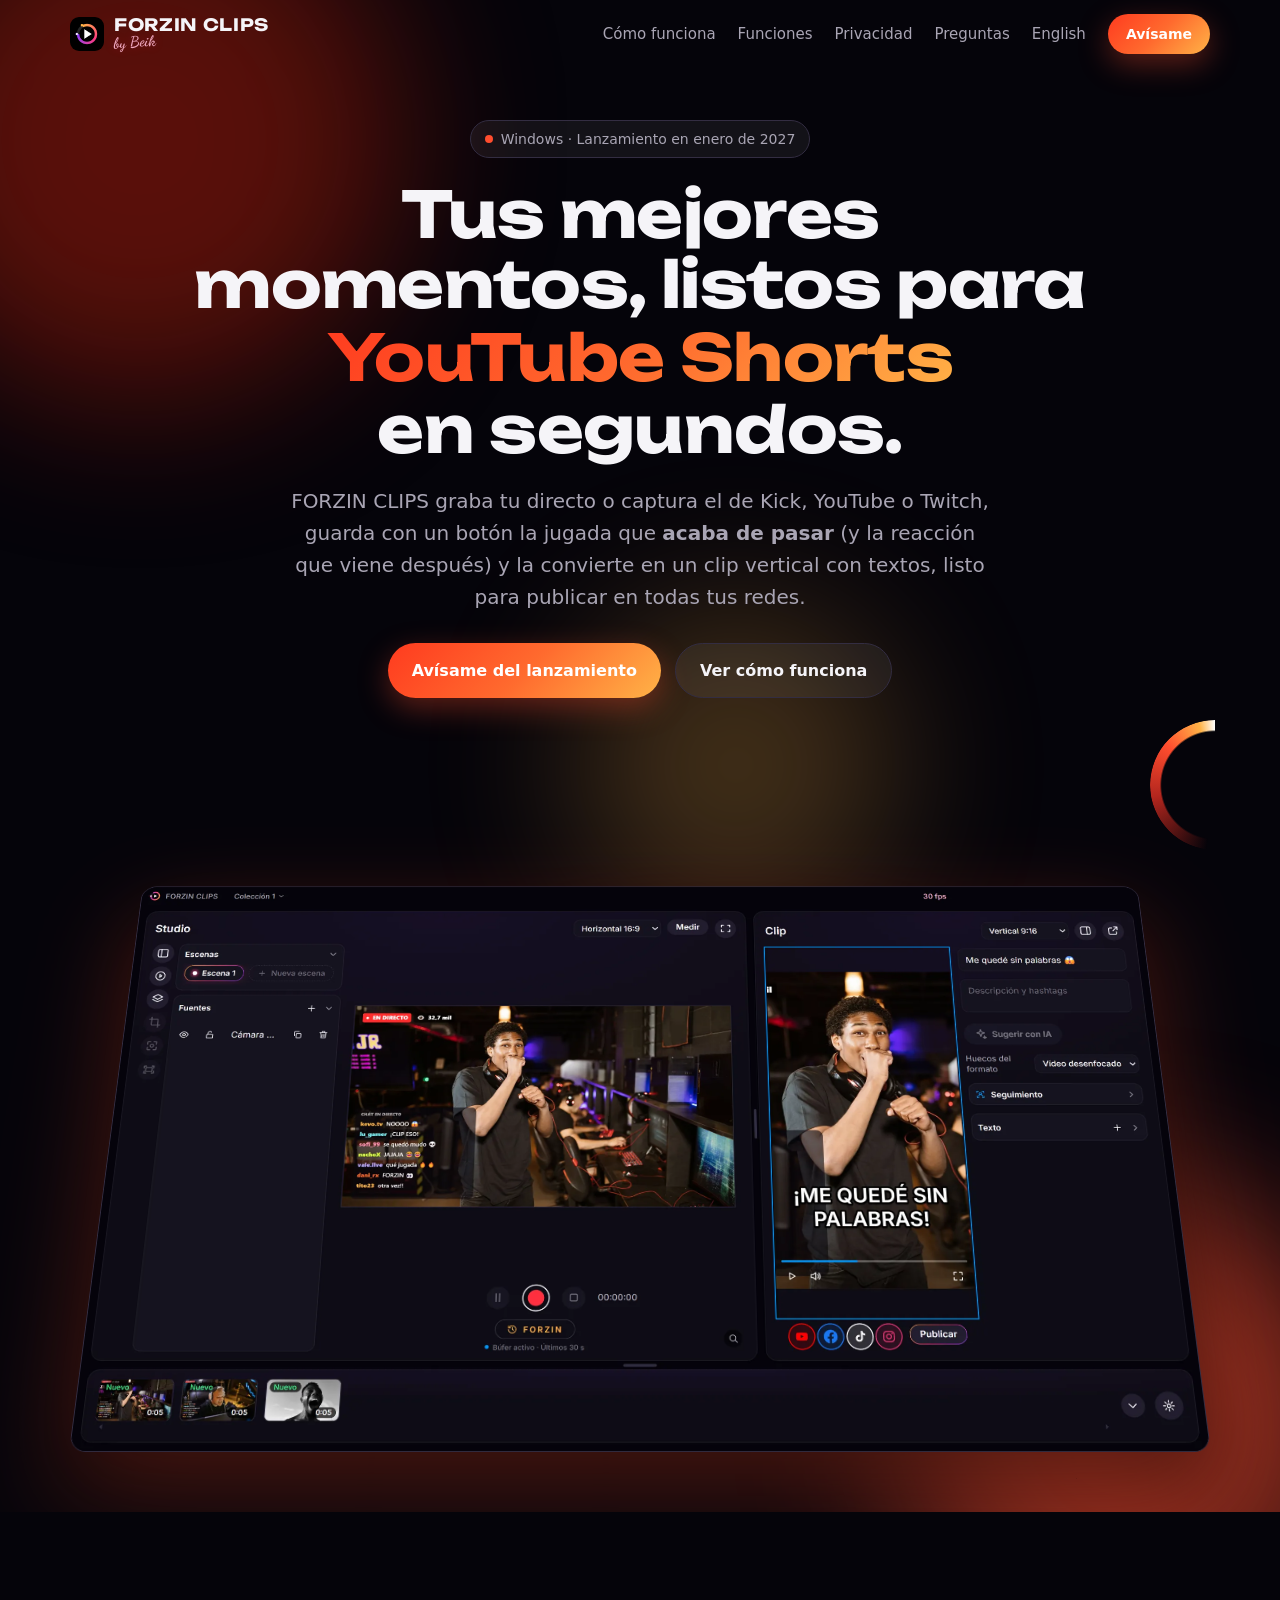
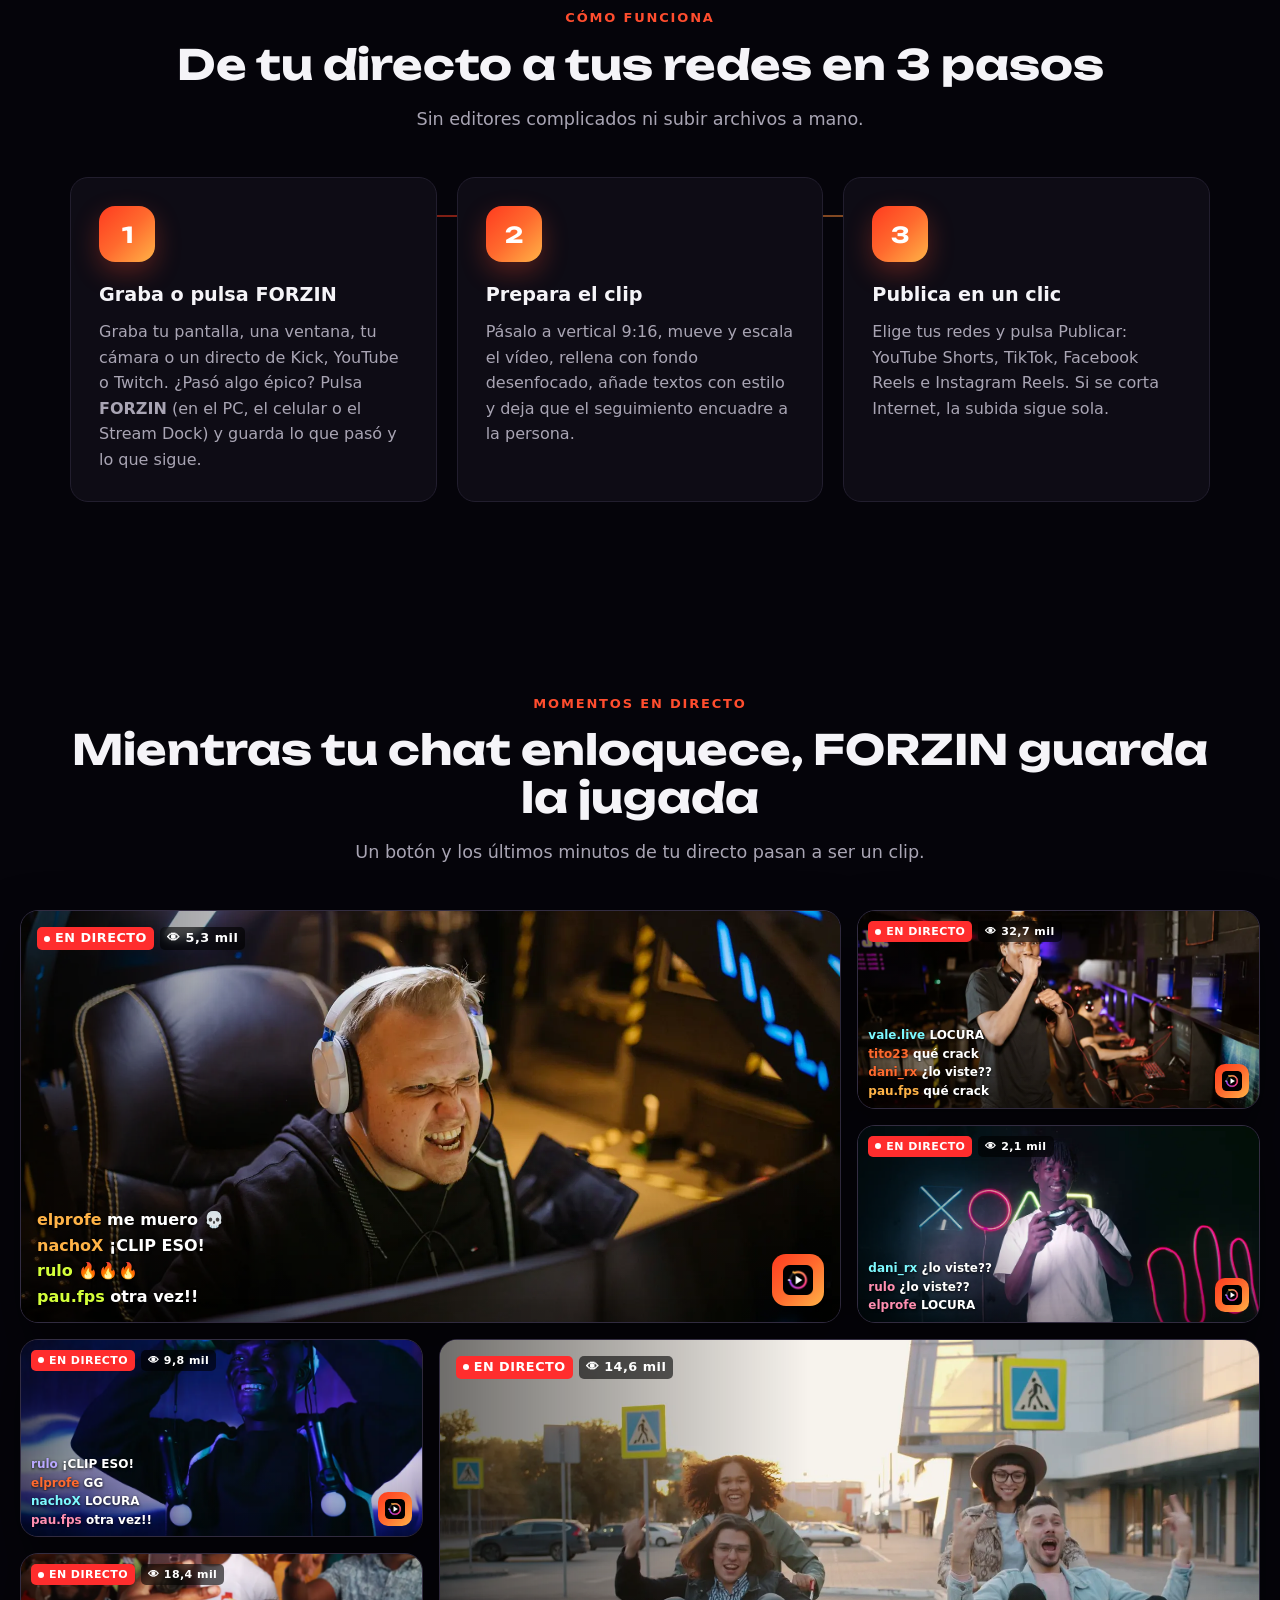
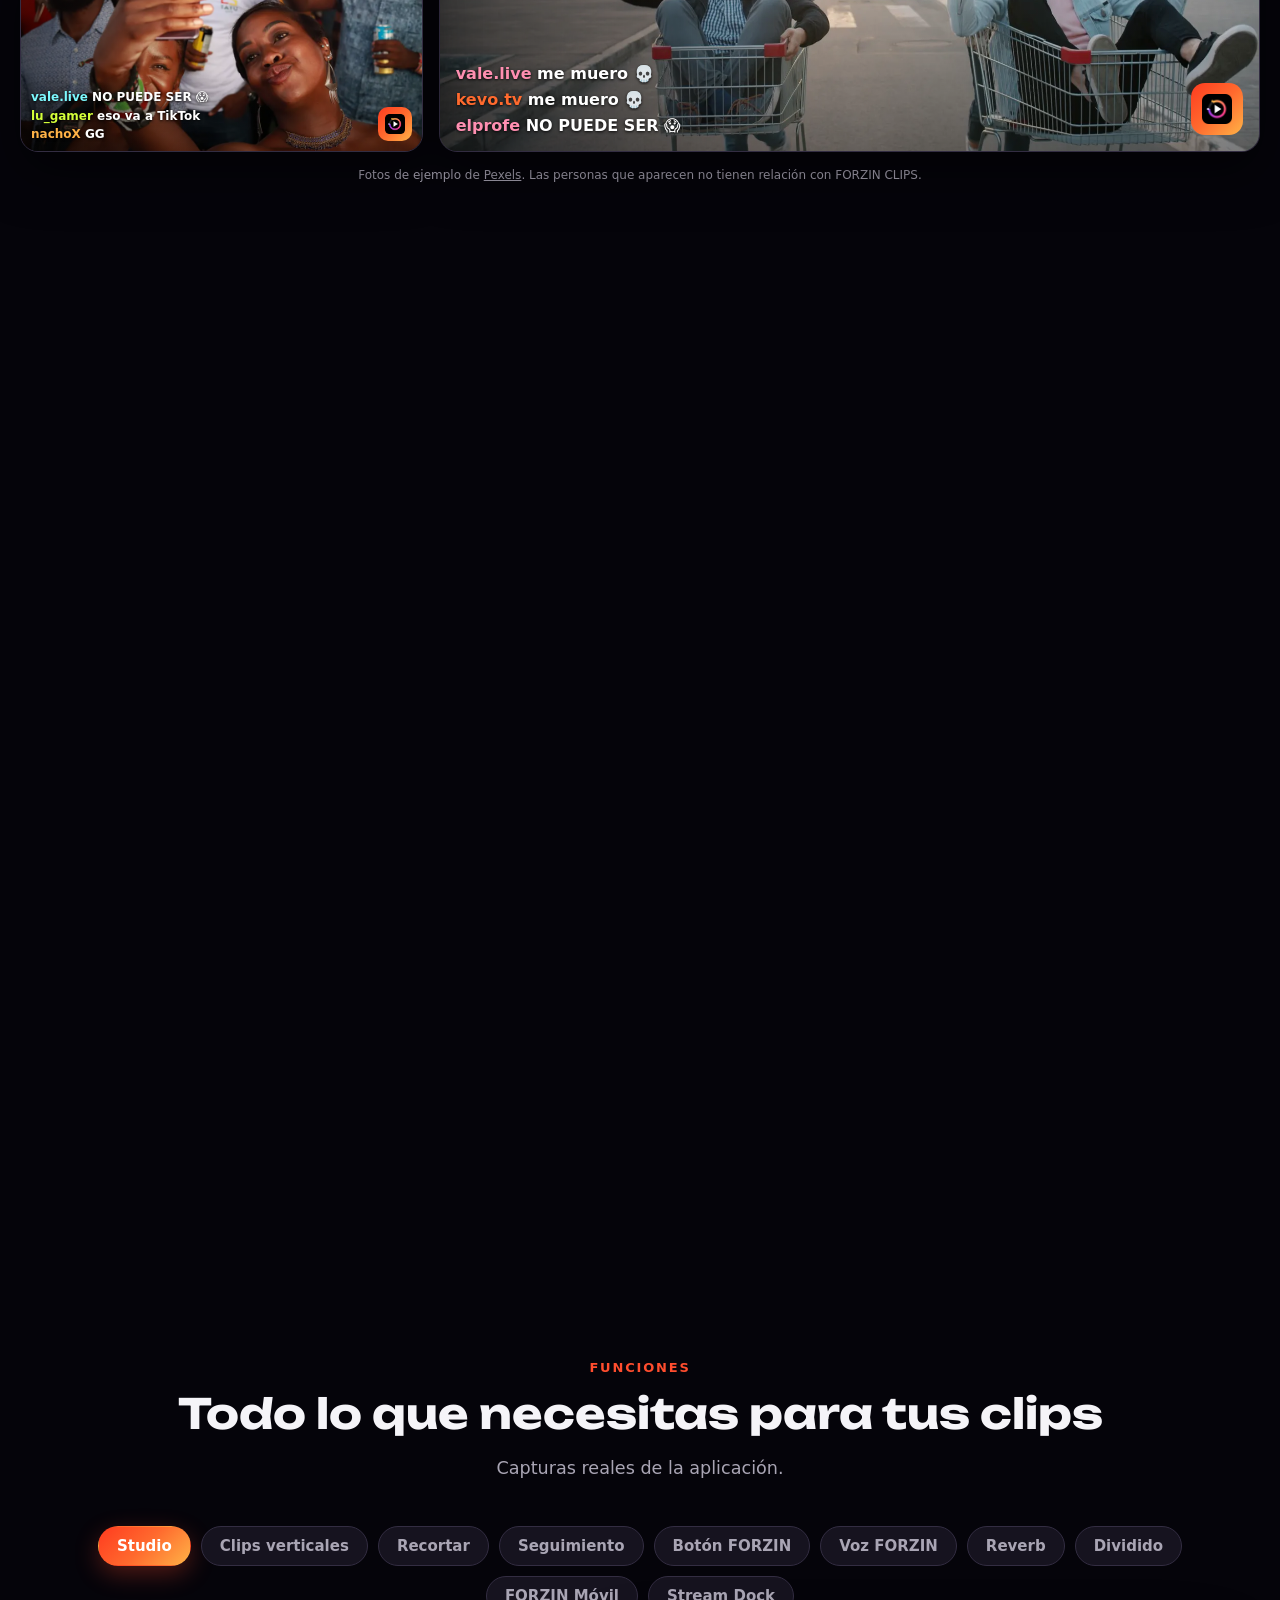
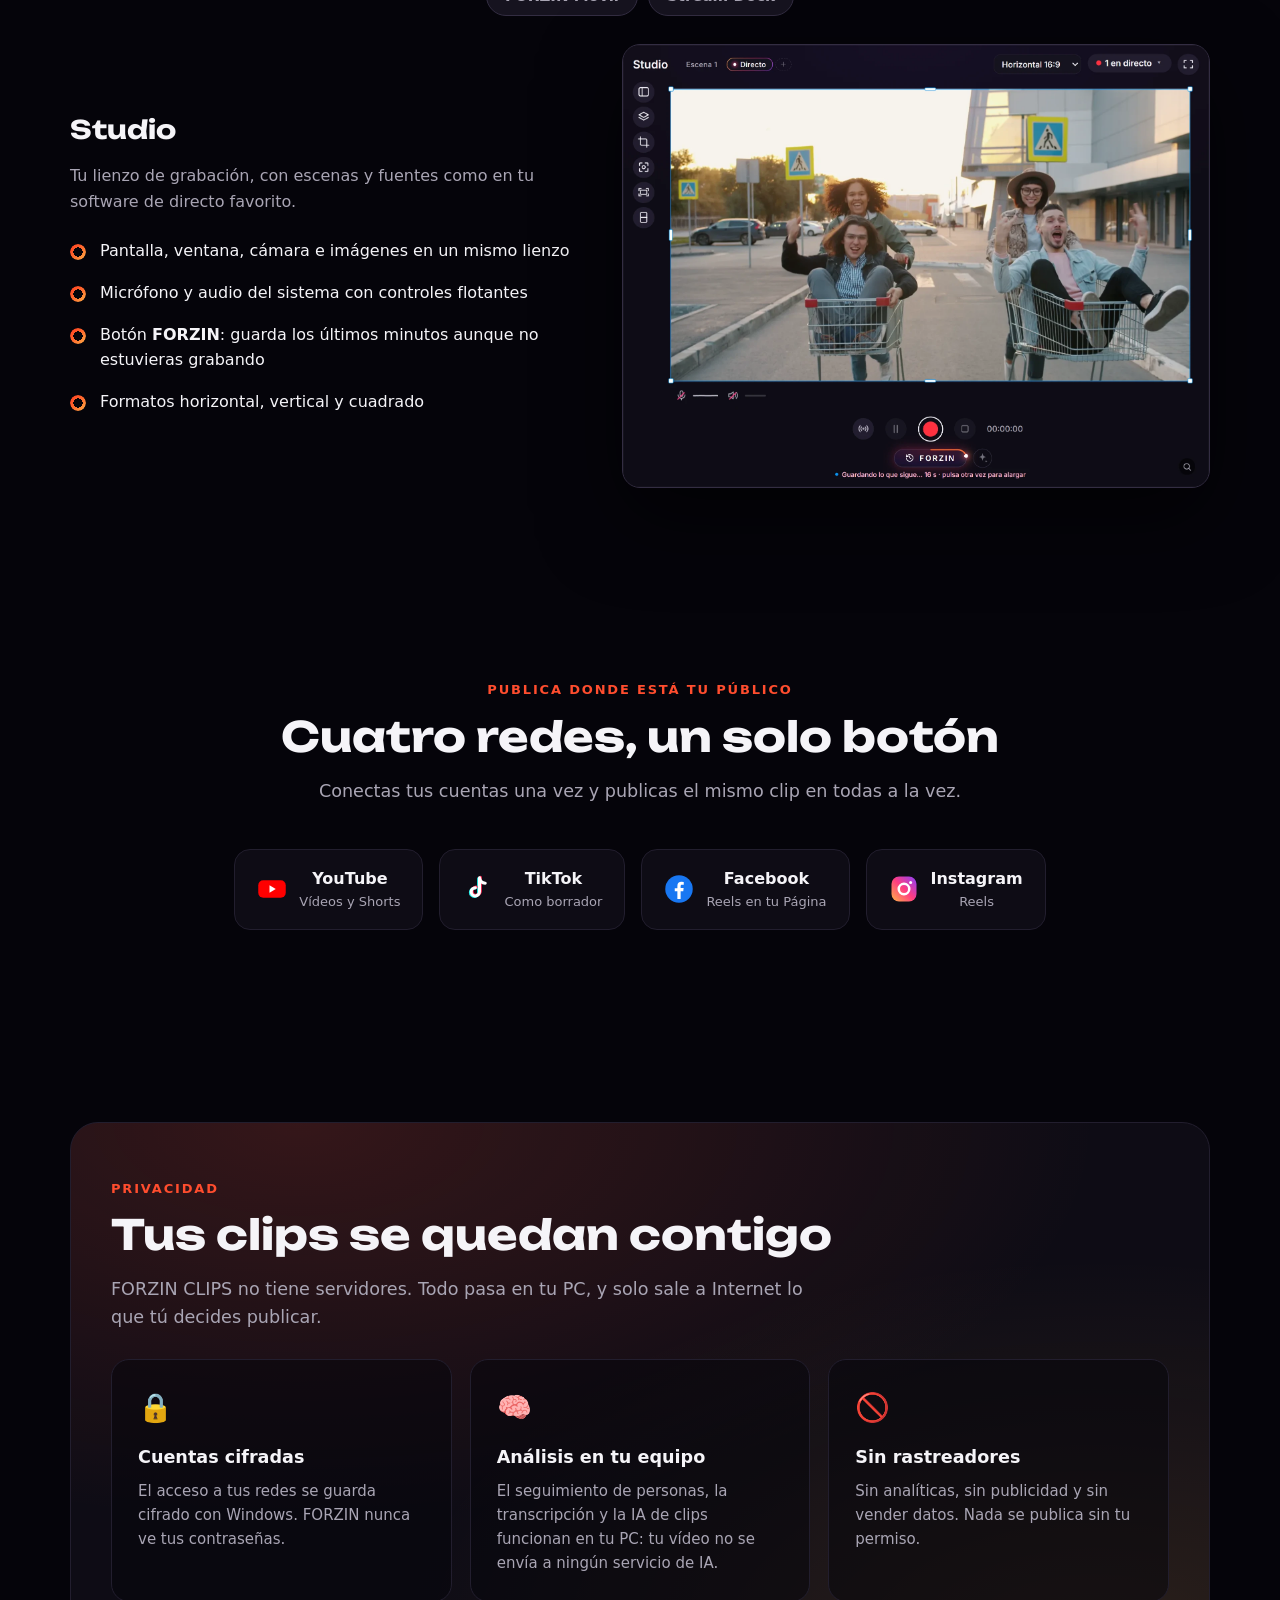
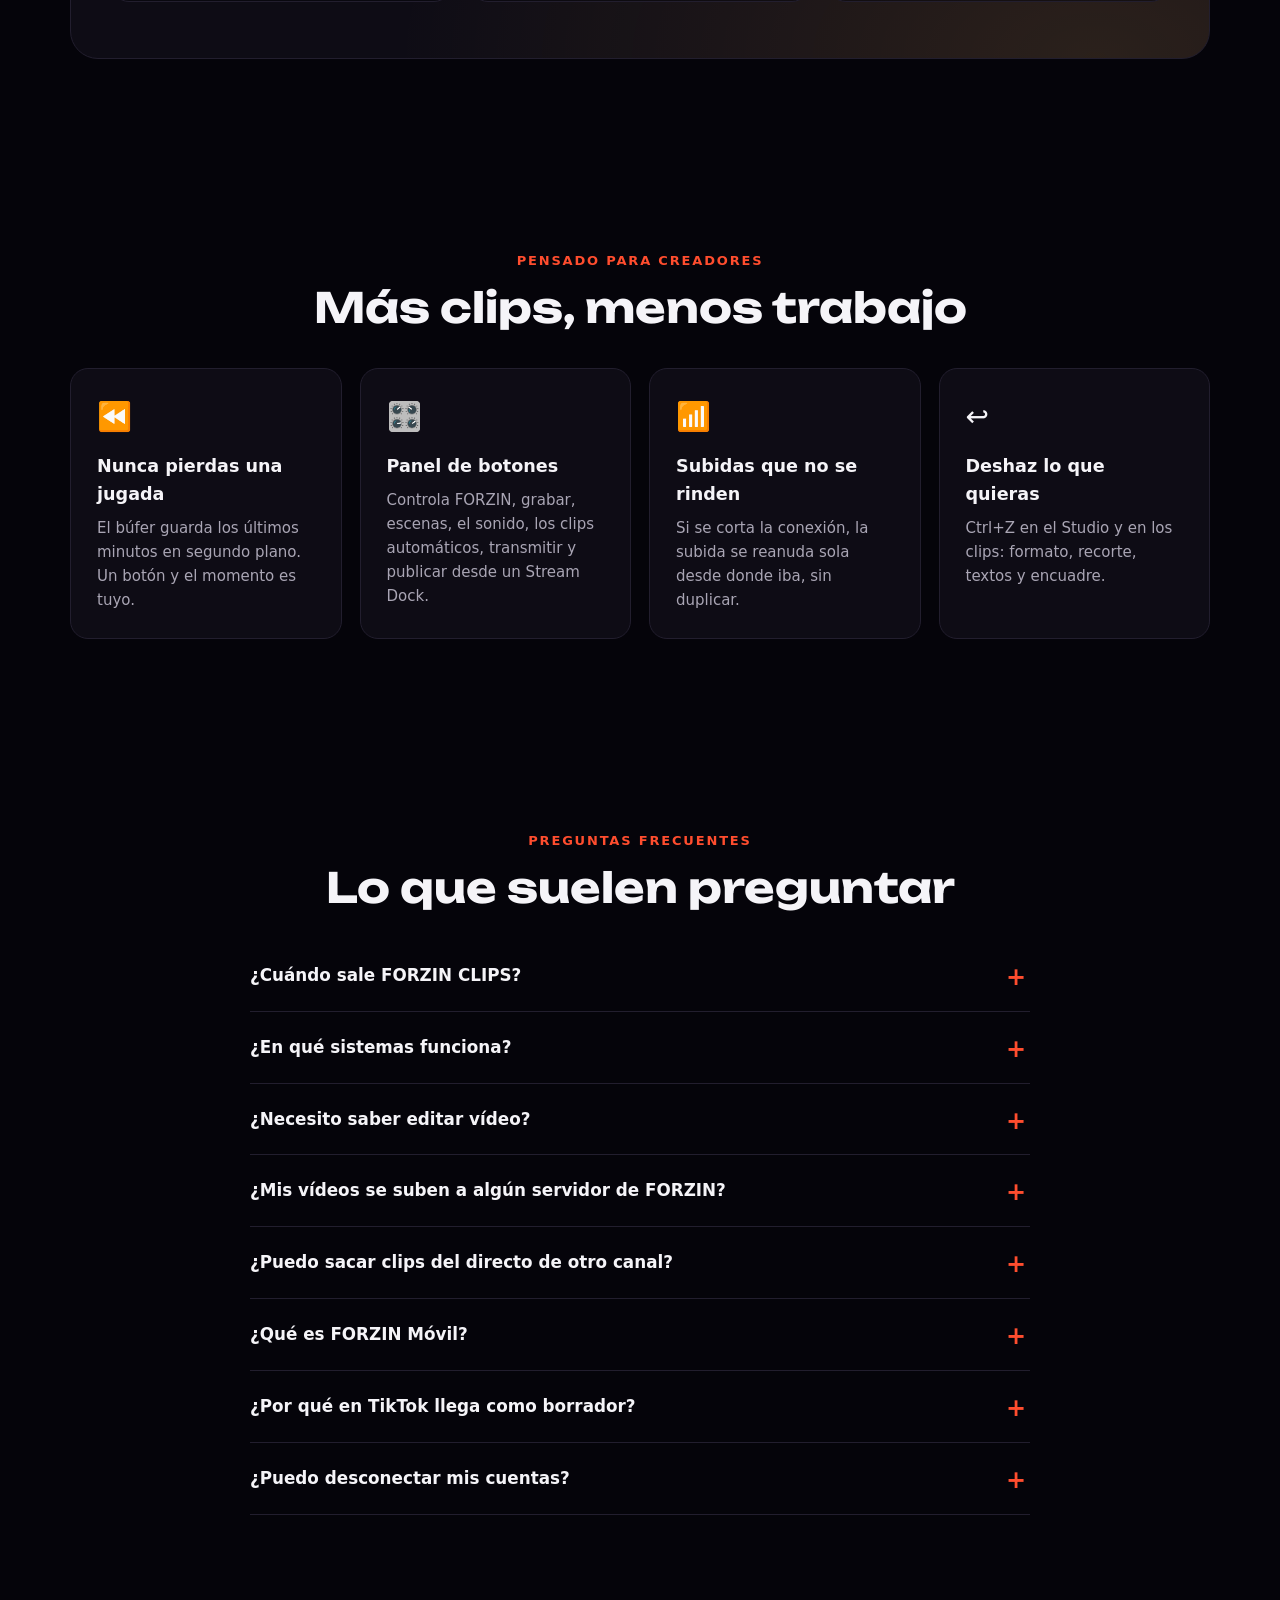
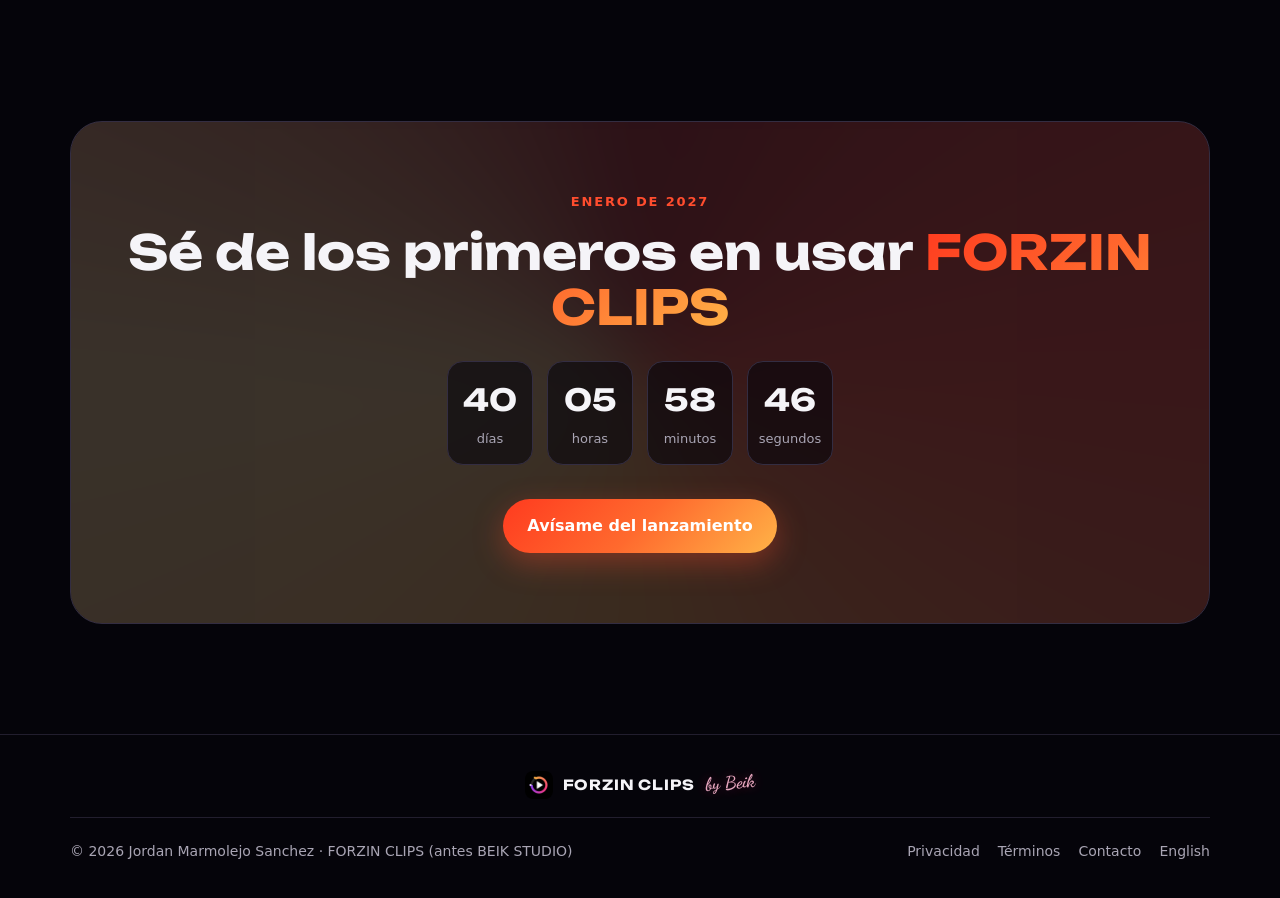
==== commit ad49ac4f: "Capturas reales de las funciones nuevas: botón FORZIN, Voz FORZIN, Reverb, Dividido, FORZIN Móvil y " ====
--- a/index.html
+++ b/index.html
@@ -104,13 +104,49 @@
       <button class="tab" role="tab" id="t2" aria-controls="p2" aria-selected="false" tabindex="-1">Clips verticales</button>
       <button class="tab" role="tab" id="t3" aria-controls="p3" aria-selected="false" tabindex="-1">Recortar</button>
       <button class="tab" role="tab" id="t4" aria-controls="p4" aria-selected="false" tabindex="-1">Seguimiento</button>
+      <button class="tab" role="tab" id="t5" aria-controls="p5" aria-selected="false" tabindex="-1">Botón FORZIN</button>
+      <button class="tab" role="tab" id="t6" aria-controls="p6" aria-selected="false" tabindex="-1">Voz FORZIN</button>
+      <button class="tab" role="tab" id="t7" aria-controls="p7" aria-selected="false" tabindex="-1">Reverb</button>
+      <button class="tab" role="tab" id="t8" aria-controls="p8" aria-selected="false" tabindex="-1">Dividido</button>
+      <button class="tab" role="tab" id="t9" aria-controls="p9" aria-selected="false" tabindex="-1">FORZIN Móvil</button>
+      <button class="tab" role="tab" id="t10" aria-controls="p10" aria-selected="false" tabindex="-1">Stream Dock</button>
     </div>
   </div>
   <div class="wrap">
     <div class="panel show" role="tabpanel" id="p1" aria-labelledby="t1">
       <div class="txt"><h3>Studio</h3><p>Tu lienzo de grabación, con escenas y fuentes como en tu software de directo favorito.</p>
         <ul><li>Pantalla, ventana, cámara e imágenes en un mismo lienzo</li><li>Micrófono y audio del sistema con controles flotantes</li><li>Botón <strong>FORZIN</strong>: guarda los últimos minutos aunque no estuvieras grabando</li><li>Formatos horizontal, vertical y cuadrado</li></ul></div>
-      <div class="shot"><img src="img/studio.webp" alt="El Studio de FORZIN CLIPS con una fuente en el lienzo" loading="lazy" width="1000" height="713"></div>
+      <div class="shot"><img src="img/studio-forzin.webp" alt="El Studio de FORZIN CLIPS con un directo en el lienzo y el botón FORZIN guardando lo que sigue" loading="lazy" width="1751" height="1320"></div>
+    </div>
+    <div class="panel" role="tabpanel" id="p5" aria-labelledby="t5" hidden>
+      <div class="txt"><h3>Botón FORZIN</h3><p>Guarda el momento aunque no estuvieras grabando: lo que pasó y la reacción que viene después.</p>
+        <ul><li>Solo lo anterior, antes y después o personalizado</li><li>El aro se pone naranja mientras guarda lo que sigue</li><li>Pulsa otra vez para alargar el clip, sin repetir escenas</li><li>También con Ctrl+Shift+F, el Stream Dock o el celular</li></ul></div>
+      <div class="shot"><img src="img/forzin-menu.webp" alt="Menú del botón FORZIN con el tiempo y «Qué guarda el botón»" loading="lazy" width="1695" height="887"></div>
+    </div>
+    <div class="panel" role="tabpanel" id="p6" aria-labelledby="t6" hidden>
+      <div class="txt"><h3>Voz FORZIN</h3><p>Filtros profesionales para tu micrófono con un clic, en tiempo real.</p>
+        <ul><li>Estilos: Natural, Podcast, Streamer, Radio, Sala ruidosa</li><li>Limpieza de ruido con IA y puerta de ruido</li><li>Ecualizador y compresor para una voz pareja</li><li>Guarda tus propias configuraciones</li></ul></div>
+      <div class="shot tall"><img src="img/voz-forzin.webp" alt="Ventana de Voz FORZIN con la onda de la voz y sus pestañas" loading="lazy" width="1050" height="1461"></div>
+    </div>
+    <div class="panel" role="tabpanel" id="p7" aria-labelledby="t7" hidden>
+      <div class="txt"><h3>Reverb FORZIN</h3><p>Dale a tu voz el sonido de una sala, con una vista en 3D del espacio.</p>
+        <ul><li>Estilos listos y perillas de filtro, espacio, cola y mezcla</li><li>Cantidad de efecto en un control</li><li>Se deshace todo con Ctrl+Z</li></ul></div>
+      <div class="shot tall"><img src="img/voz-reverb.webp" alt="Pestaña Reverb de Voz FORZIN con la sala en 3D y sus perillas" loading="lazy" width="1050" height="1461"></div>
+    </div>
+    <div class="panel" role="tabpanel" id="p8" aria-labelledby="t8" hidden>
+      <div class="txt"><h3>Dividido y seguimiento</h3><p>Dos personas en un clip vertical: un marco arriba y otro abajo, cada uno siguiendo a su persona.</p>
+        <ul><li>1 persona o 2 personas</li><li>Cada marco Fijo o «Sigue» (va detrás de un rostro)</li><li>Dibuja los marcos arrastrando sobre el lienzo</li><li>La grabación sigue entera</li></ul></div>
+      <div class="shot"><img src="img/dividido.webp" alt="Studio con dos marcos de Dividido y la barra con Fijo / Sigue" loading="lazy" width="1751" height="1320"></div>
+    </div>
+    <div class="panel" role="tabpanel" id="p9" aria-labelledby="t9" hidden>
+      <div class="txt"><h3>FORZIN Móvil</h3><p>Controla FORZIN desde tu celular, con cualquier red.</p>
+        <ul><li>Avisos cuando un canal de Kick, YouTube o Twitch entra en directo</li><li>Ves el directo, pulsas FORZIN y activas los clips automáticos</li><li>Apruebas, pones título y publicas cada clip</li><li>Conexión segura con tu PC, sin abrir puertos</li></ul></div>
+      <div class="shot phone"><img src="img/movil-envivo.webp" alt="FORZIN Móvil: el directo, el botón FORZIN y los canales en directo (datos de ejemplo)" loading="lazy" width="802" height="2260"></div>
+    </div>
+    <div class="panel" role="tabpanel" id="p10" aria-labelledby="t10" hidden>
+      <div class="txt"><h3>Stream Dock</h3><p>Cada función en una tecla, con su estado a la vista.</p>
+        <ul><li>FORZIN, grabar, pausar, escenas y micrófono</li><li>Sonido del directo, audio del PC y clips automáticos</li><li>Transmitir, cambiar de directo y publicar el último clip</li></ul></div>
+      <div class="shot"><img src="img/streamdock.webp" alt="Teclas de FORZIN CLIPS para Stream Dock" loading="lazy" width="734" height="564"></div>
     </div>
     <div class="panel" role="tabpanel" id="p2" aria-labelledby="t2" hidden>
       <div class="txt"><h3>Clips verticales</h3><p>Convierte cualquier grabación en un Short o un Reel sin salir de la app.</p>
--- a/site.css
+++ b/site.css
@@ -193,3 +193,8 @@
 .reveal.in{opacity:1;transform:none}
 .reveal.d1{transition-delay:.1s}.reveal.d2{transition-delay:.2s}.reveal.d3{transition-delay:.3s}
 @media (prefers-reduced-motion:reduce){*,*::before,*::after{animation:none!important;transition:none!important}.reveal{opacity:1;transform:none}html{scroll-behavior:auto}}
+
+/* capturas altas (Voz FORZIN) y del celular */
+.panel .shot.tall img{width:auto;max-width:100%;max-height:560px;margin:0 auto;display:block;border-radius:14px}
+.panel .shot.phone img{width:auto;max-width:100%;max-height:620px;margin:0 auto;display:block;border-radius:30px;border:6px solid #1c1c24;box-shadow:0 24px 60px rgba(0,0,0,.5)}
+.tabs{flex-wrap:wrap}
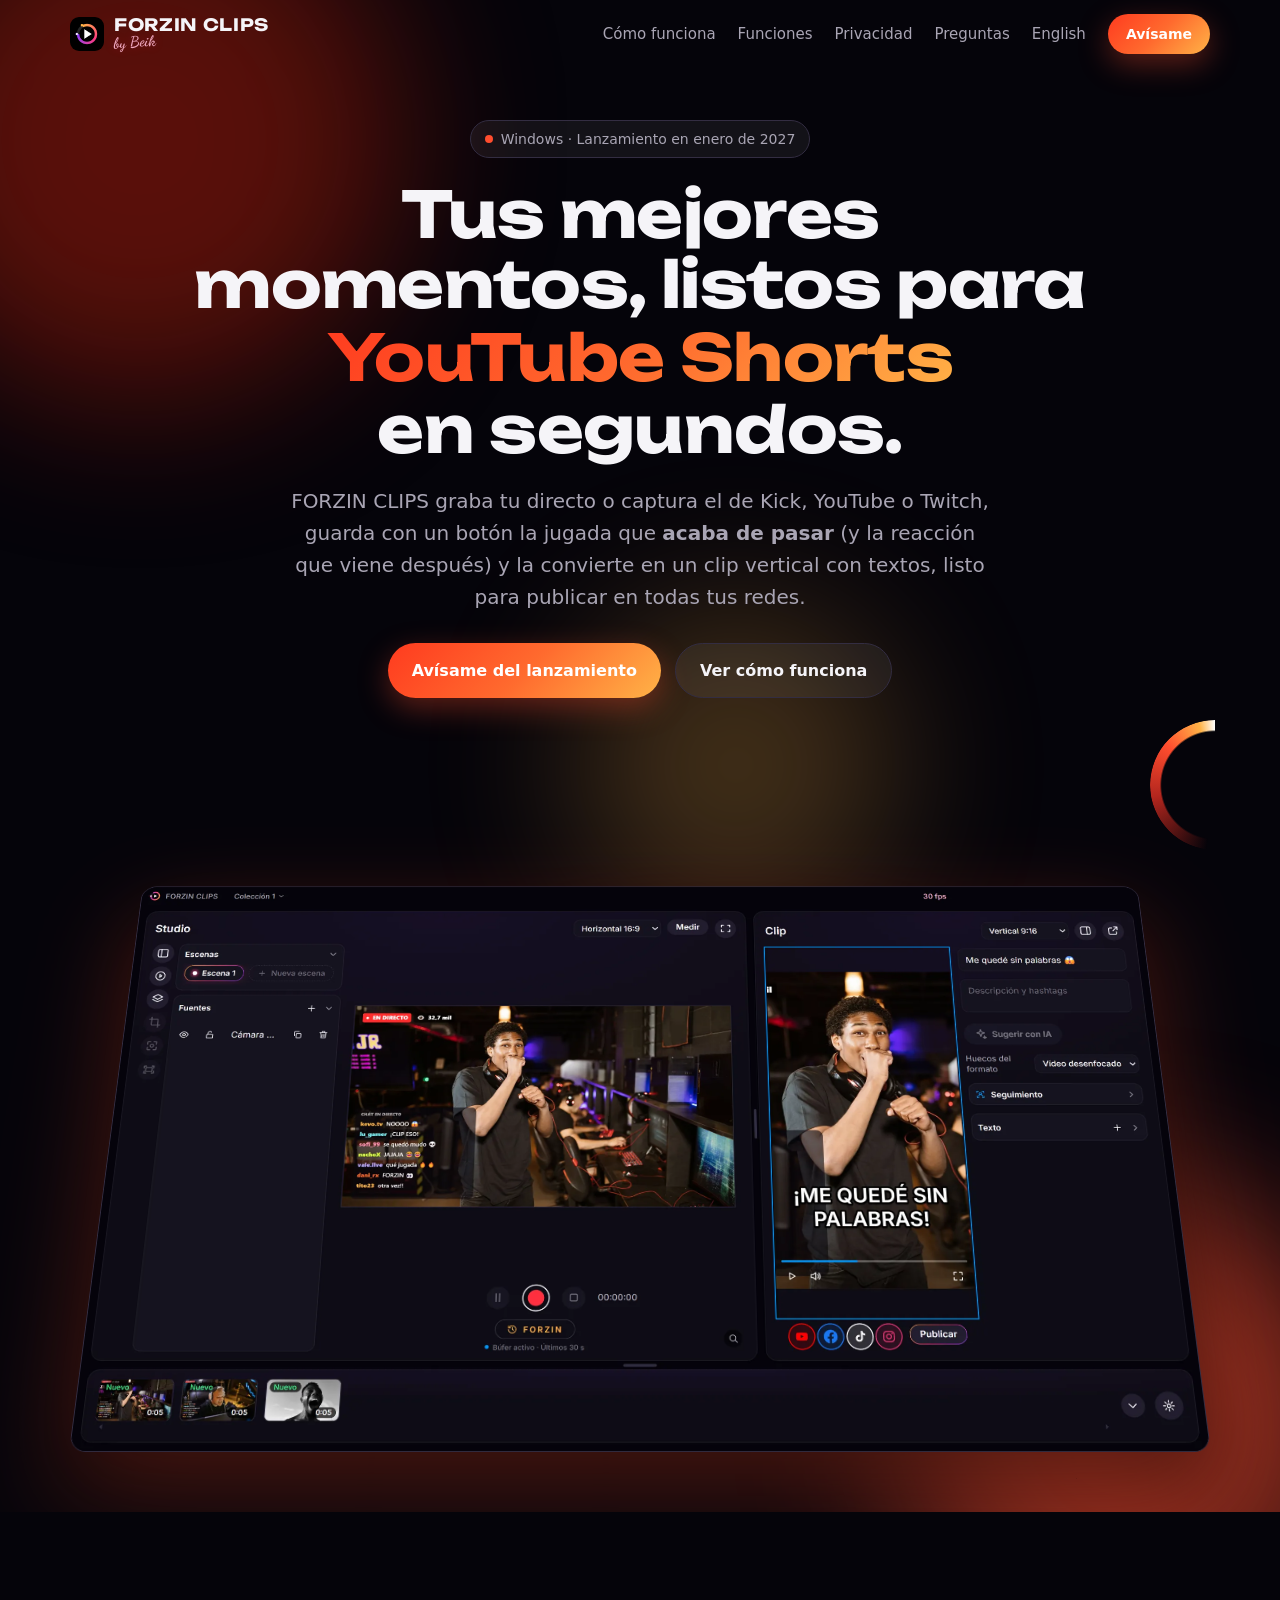
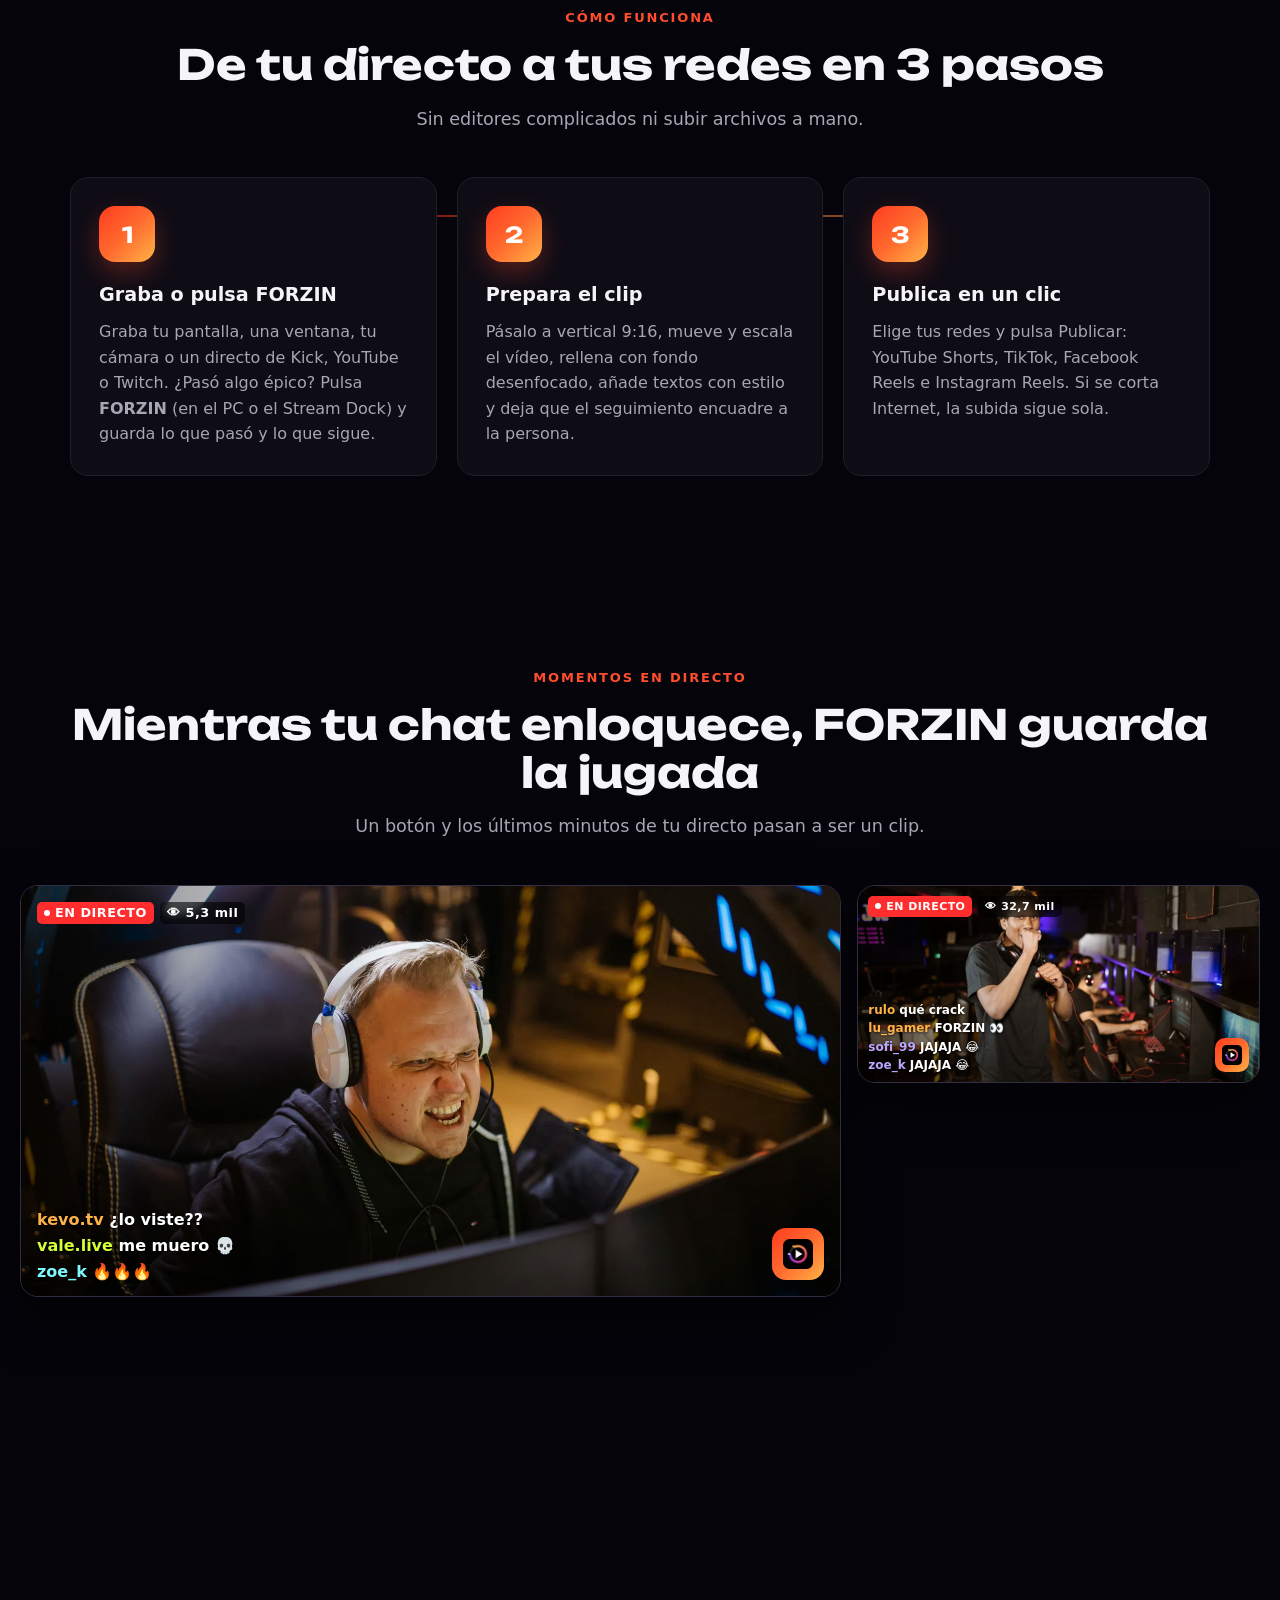
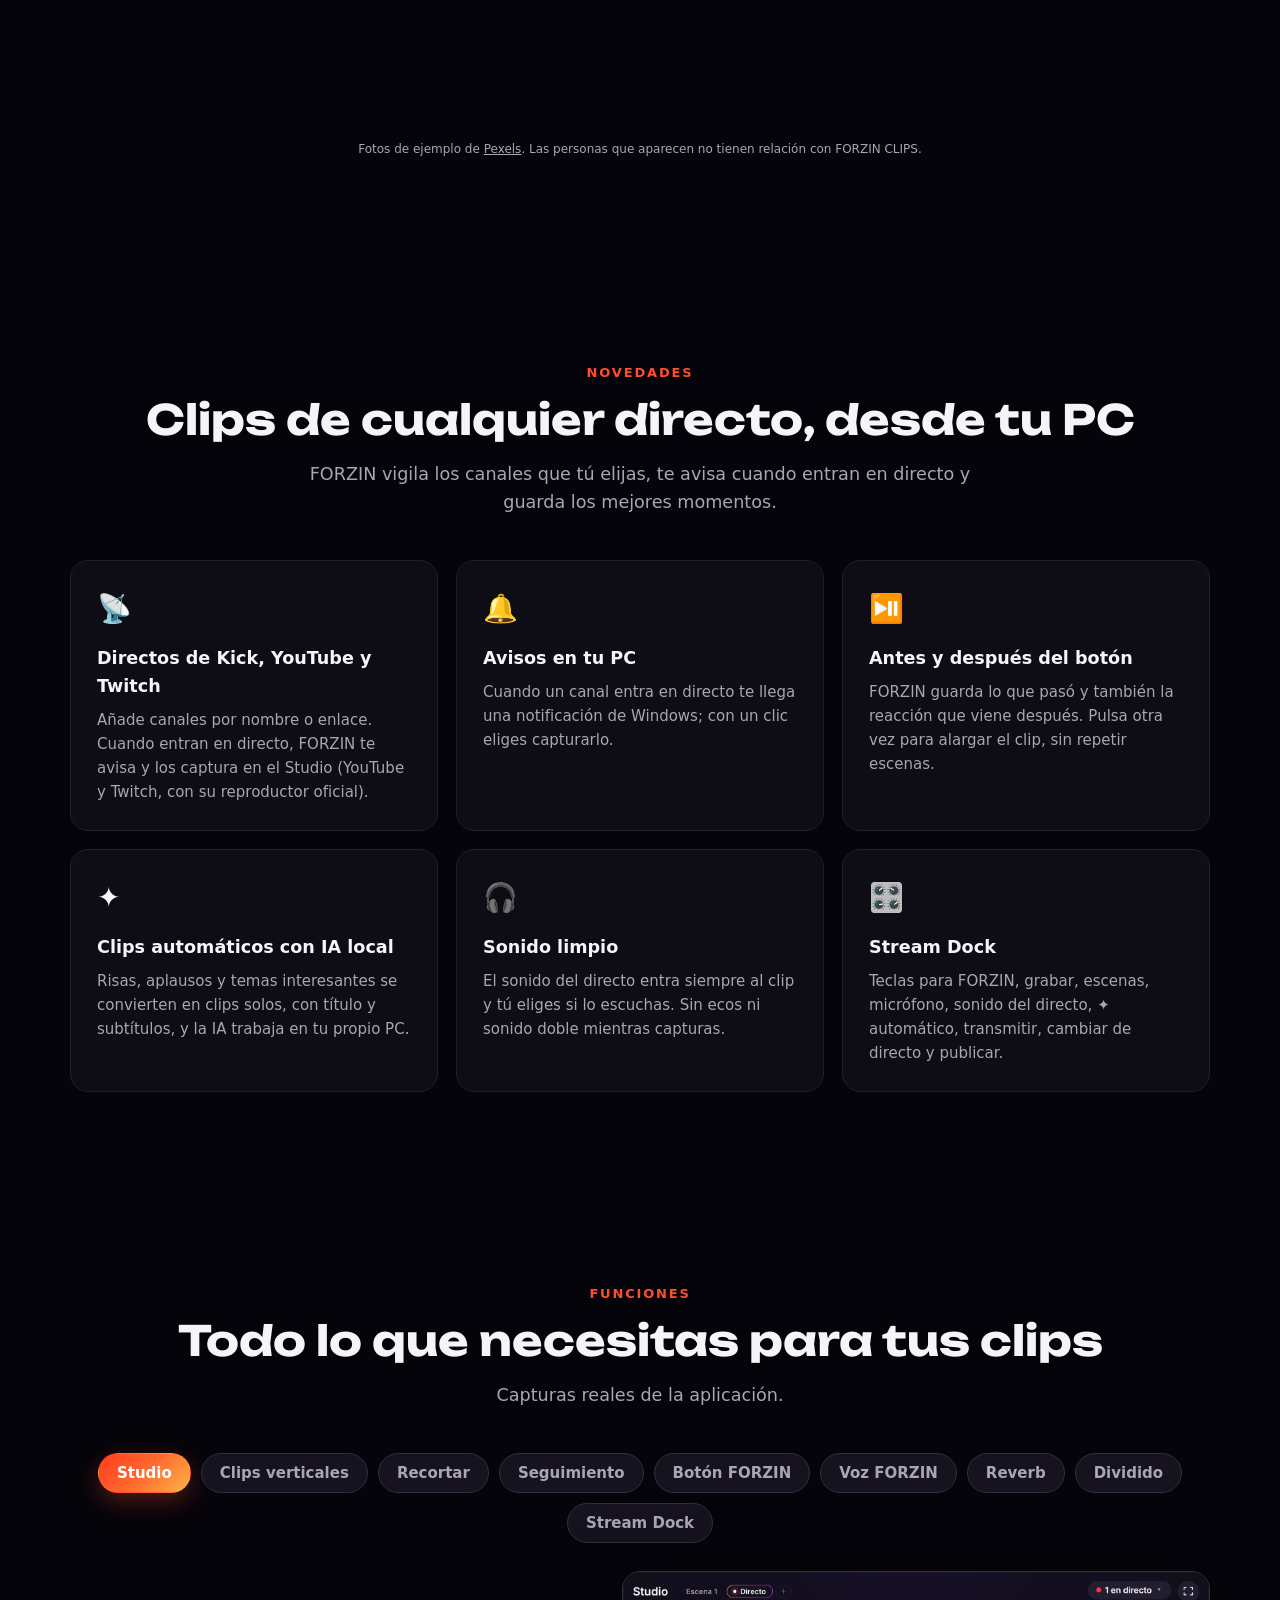
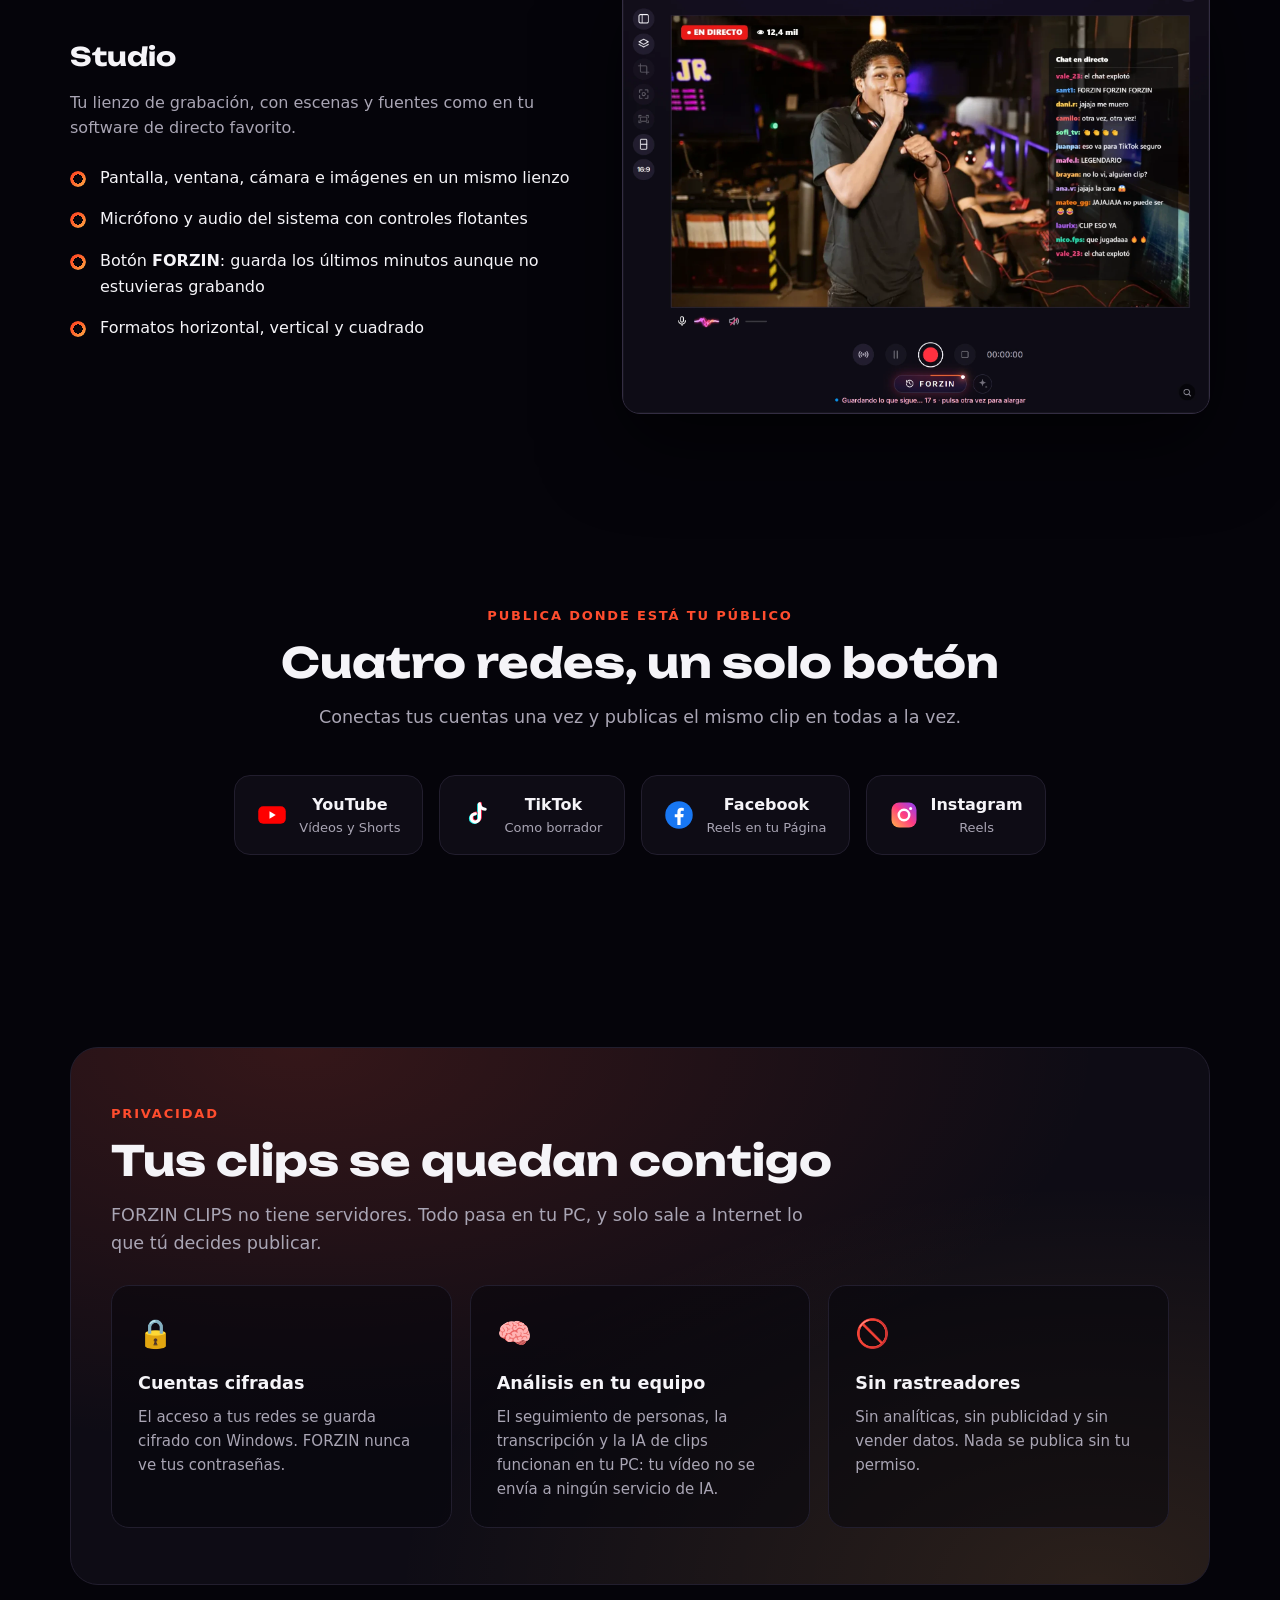
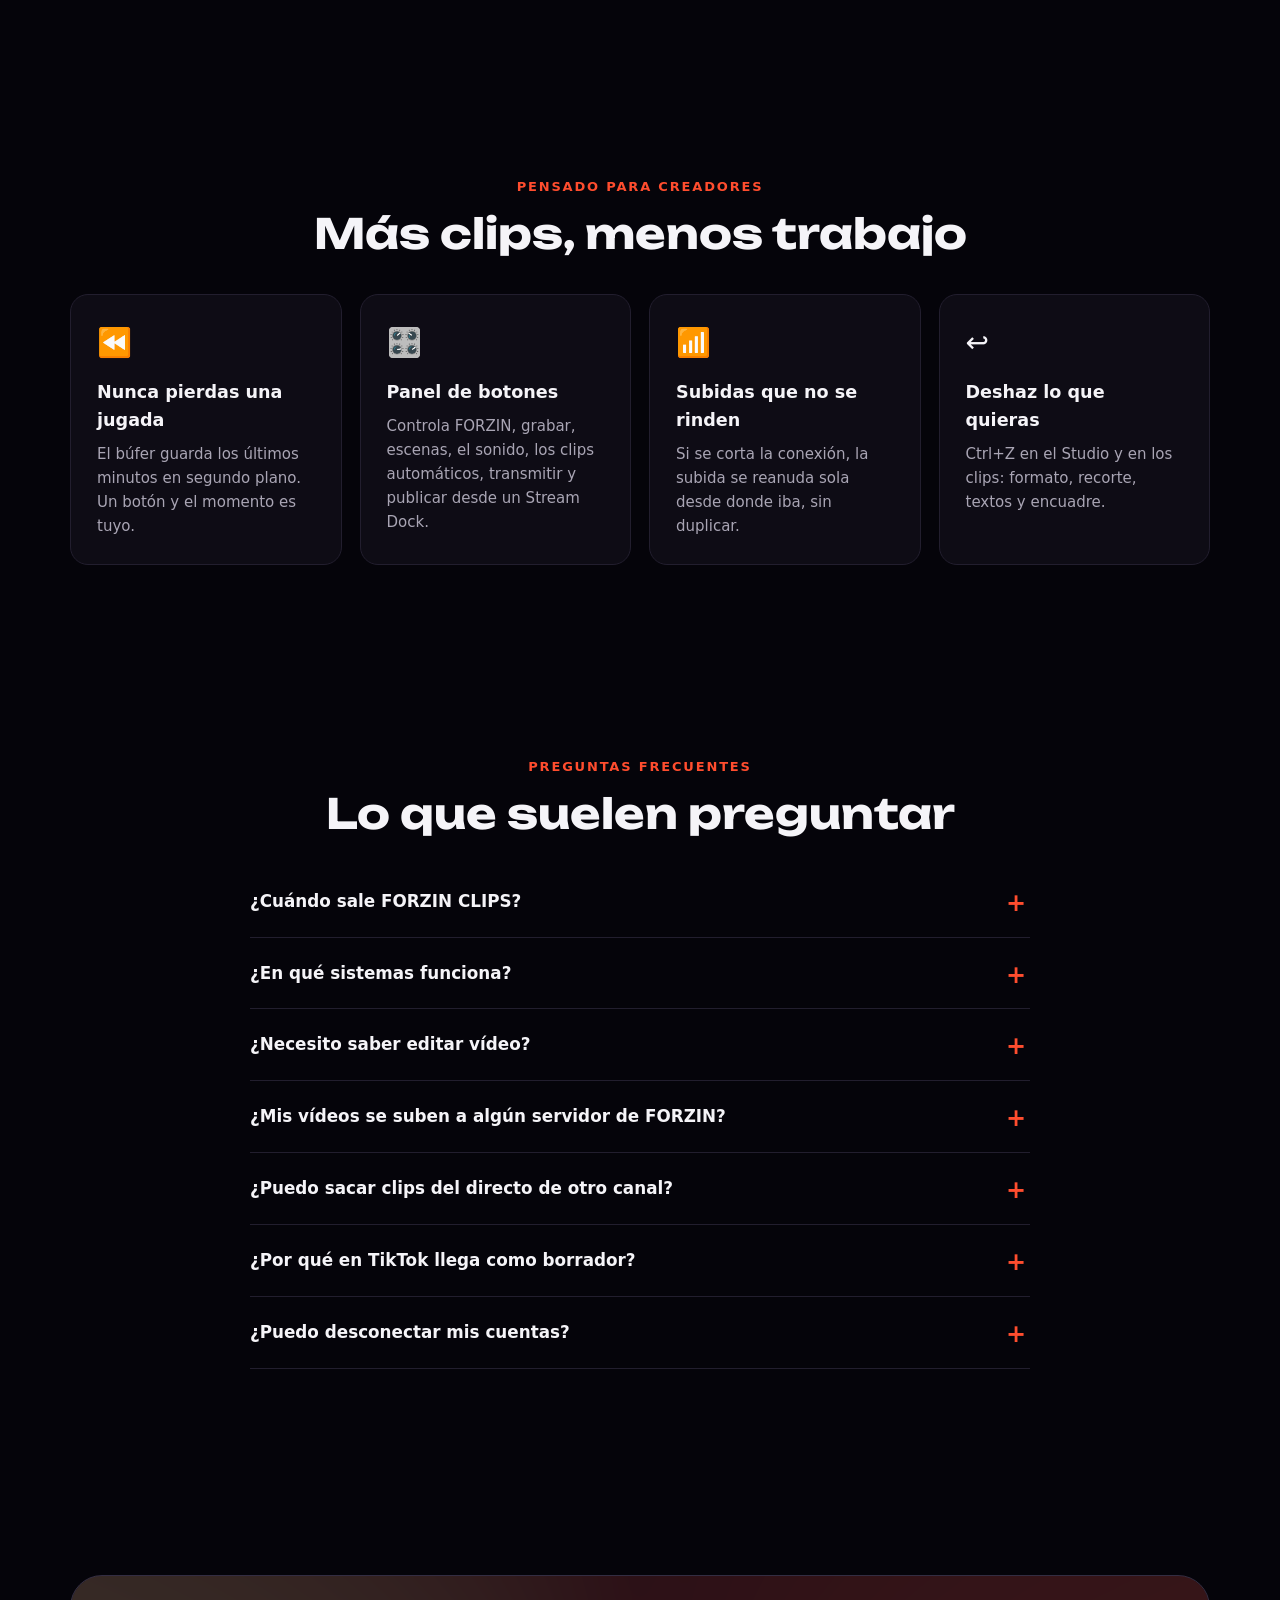
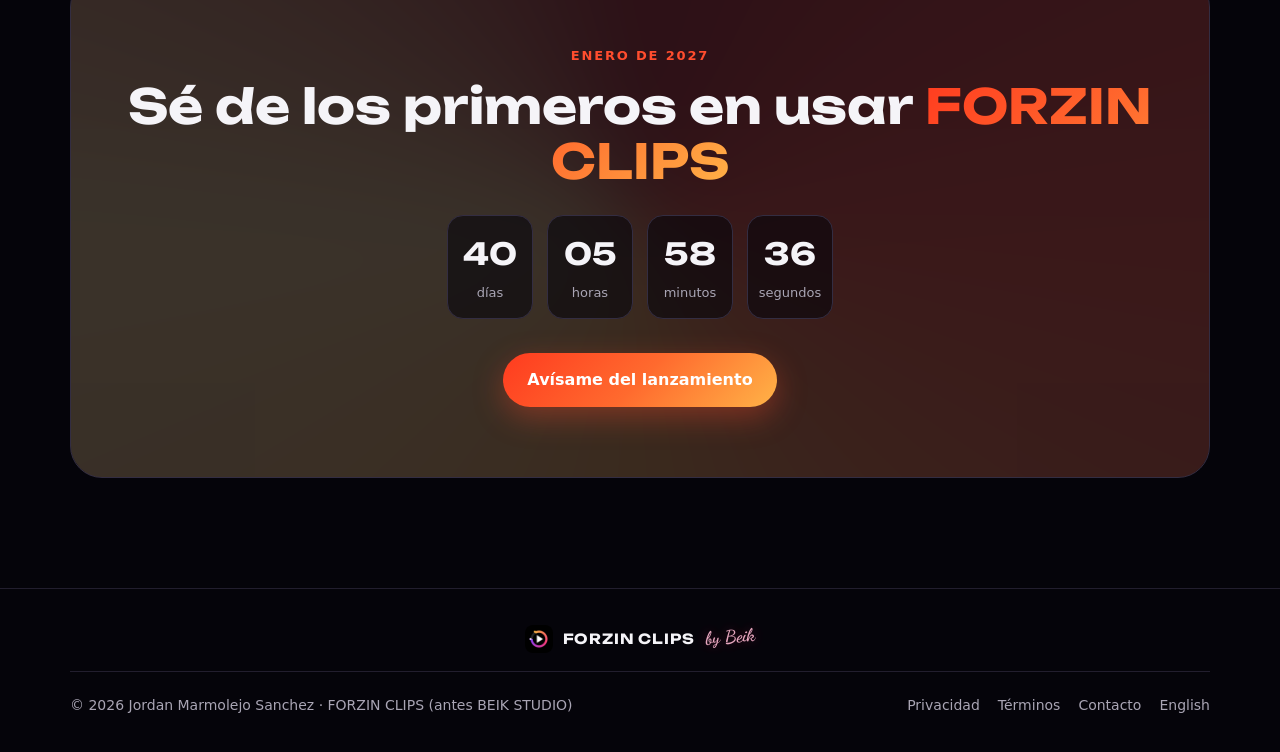
==== commit b6fe47a9: "Sin FORZIN Móvil (pausado): vigilante de directos con avisos en el PC Co-Authored-By: Claude Opus 5." ====
--- a/index.html
+++ b/index.html
@@ -55,7 +55,7 @@
     <p class="sub reveal">Sin editores complicados ni subir archivos a mano.</p>
   </div>
   <div class="wrap steps" style="text-align:left">
-    <div class="step reveal"><div class="n">1</div><h3>Graba o pulsa FORZIN</h3><p>Graba tu pantalla, una ventana, tu cámara o un directo de Kick, YouTube o Twitch. ¿Pasó algo épico? Pulsa <strong>FORZIN</strong> (en el PC, el celular o el Stream Dock) y guarda lo que pasó y lo que sigue.</p></div>
+    <div class="step reveal"><div class="n">1</div><h3>Graba o pulsa FORZIN</h3><p>Graba tu pantalla, una ventana, tu cámara o un directo de Kick, YouTube o Twitch. ¿Pasó algo épico? Pulsa <strong>FORZIN</strong> (en el PC o el Stream Dock) y guarda lo que pasó y lo que sigue.</p></div>
     <div class="step reveal d1"><div class="n">2</div><h3>Prepara el clip</h3><p>Pásalo a vertical 9:16, mueve y escala el vídeo, rellena con fondo desenfocado, añade textos con estilo y deja que el seguimiento encuadre a la persona.</p></div>
     <div class="step reveal d2"><div class="n">3</div><h3>Publica en un clic</h3><p>Elige tus redes y pulsa Publicar: YouTube Shorts, TikTok, Facebook Reels e Instagram Reels. Si se corta Internet, la subida sigue sola.</p></div>
   </div>
@@ -82,12 +82,12 @@
 <section id="novedades">
   <div class="wrap center">
     <p class="kicker reveal">Novedades</p>
-    <h2 class="reveal">Clips de cualquier directo, desde tu PC o tu celular</h2>
-    <p class="sub reveal">FORZIN vigila los canales que tú elijas y guarda los mejores momentos aunque no estés frente al PC.</p>
+    <h2 class="reveal">Clips de cualquier directo, desde tu PC</h2>
+    <p class="sub reveal">FORZIN vigila los canales que tú elijas, te avisa cuando entran en directo y guarda los mejores momentos.</p>
   </div>
   <div class="wrap grid" style="margin-top:36px;grid-template-columns:repeat(auto-fit,minmax(300px,1fr))">
     <div class="card reveal"><div class="ic">📡</div><h3>Directos de Kick, YouTube y Twitch</h3><p>Añade canales por nombre o enlace. Cuando entran en directo, FORZIN te avisa y los captura en el Studio (YouTube y Twitch, con su reproductor oficial).</p></div>
-    <div class="card reveal d1"><div class="ic">📱</div><h3>FORZIN Móvil</h3><p>Desde tu celular y con cualquier red: avisos, el botón FORZIN, los clips automáticos y aprobar o publicar cada clip.</p></div>
+    <div class="card reveal d1"><div class="ic">🔔</div><h3>Avisos en tu PC</h3><p>Cuando un canal entra en directo te llega una notificación de Windows; con un clic eliges capturarlo.</p></div>
     <div class="card reveal d2"><div class="ic">⏯️</div><h3>Antes y después del botón</h3><p>FORZIN guarda lo que pasó y también la reacción que viene después. Pulsa otra vez para alargar el clip, sin repetir escenas.</p></div>
     <div class="card reveal d3"><div class="ic">✦</div><h3>Clips automáticos con IA local</h3><p>Risas, aplausos y temas interesantes se convierten en clips solos, con título y subtítulos, y la IA trabaja en tu propio PC.</p></div>
     <div class="card reveal"><div class="ic">🎧</div><h3>Sonido limpio</h3><p>El sonido del directo entra siempre al clip y tú eliges si lo escuchas. Sin ecos ni sonido doble mientras capturas.</p></div>
@@ -108,7 +108,6 @@
       <button class="tab" role="tab" id="t6" aria-controls="p6" aria-selected="false" tabindex="-1">Voz FORZIN</button>
       <button class="tab" role="tab" id="t7" aria-controls="p7" aria-selected="false" tabindex="-1">Reverb</button>
       <button class="tab" role="tab" id="t8" aria-controls="p8" aria-selected="false" tabindex="-1">Dividido</button>
-      <button class="tab" role="tab" id="t9" aria-controls="p9" aria-selected="false" tabindex="-1">FORZIN Móvil</button>
       <button class="tab" role="tab" id="t10" aria-controls="p10" aria-selected="false" tabindex="-1">Stream Dock</button>
     </div>
   </div>
@@ -120,7 +119,7 @@
     </div>
     <div class="panel" role="tabpanel" id="p5" aria-labelledby="t5" hidden>
       <div class="txt"><h3>Botón FORZIN</h3><p>Guarda el momento aunque no estuvieras grabando: lo que pasó y la reacción que viene después.</p>
-        <ul><li>Solo lo anterior, antes y después o personalizado</li><li>El aro se pone naranja mientras guarda lo que sigue</li><li>Pulsa otra vez para alargar el clip, sin repetir escenas</li><li>También con Ctrl+Shift+F, el Stream Dock o el celular</li></ul></div>
+        <ul><li>Solo lo anterior, antes y después o personalizado</li><li>El aro se pone naranja mientras guarda lo que sigue</li><li>Pulsa otra vez para alargar el clip, sin repetir escenas</li><li>También con Ctrl+Shift+F o el Stream Dock</li></ul></div>
       <div class="shot"><img src="img/forzin-menu.webp" alt="Menú del botón FORZIN con el tiempo y «Qué guarda el botón»" loading="lazy" width="1695" height="887"></div>
     </div>
     <div class="panel" role="tabpanel" id="p6" aria-labelledby="t6" hidden>
@@ -138,11 +137,7 @@
         <ul><li>1 persona o 2 personas</li><li>Cada marco Fijo o «Sigue» (va detrás de un rostro)</li><li>Dibuja los marcos arrastrando sobre el lienzo</li><li>La grabación sigue entera</li></ul></div>
       <div class="shot"><img src="img/dividido.webp" alt="Studio con dos marcos de Dividido y la barra con Fijo / Sigue" loading="lazy" width="1751" height="1320"></div>
     </div>
-    <div class="panel" role="tabpanel" id="p9" aria-labelledby="t9" hidden>
-      <div class="txt"><h3>FORZIN Móvil</h3><p>Controla FORZIN desde tu celular, con cualquier red.</p>
-        <ul><li>Avisos cuando un canal de Kick, YouTube o Twitch entra en directo</li><li>Ves el directo, pulsas FORZIN y activas los clips automáticos</li><li>Apruebas, pones título y publicas cada clip</li><li>Conexión segura con tu PC, sin abrir puertos</li></ul></div>
-      <div class="shot phone"><img src="img/movil-envivo.webp" alt="FORZIN Móvil: el directo, el botón FORZIN y los canales en directo (datos de ejemplo)" loading="lazy" width="802" height="2260"></div>
-    </div>
+    
     <div class="panel" role="tabpanel" id="p10" aria-labelledby="t10" hidden>
       <div class="txt"><h3>Stream Dock</h3><p>Cada función en una tecla, con su estado a la vista.</p>
         <ul><li>FORZIN, grabar, pausar, escenas y micrófono</li><li>Sonido del directo, audio del PC y clips automáticos</li><li>Transmitir, cambiar de directo y publicar el último clip</li></ul></div>
@@ -212,8 +207,7 @@
     <details><summary>¿En qué sistemas funciona?</summary><p>En Windows 10 y Windows 11.</p></details>
     <details><summary>¿Necesito saber editar vídeo?</summary><p>No. Eliges el formato, mueves el vídeo con el ratón, escribes tu texto y pulsas Publicar.</p></details>
     <details><summary>¿Mis vídeos se suben a algún servidor de FORZIN?</summary><p>No. FORZIN CLIPS no tiene servidores. Tus clips solo salen de tu PC cuando los publicas, directamente en la red que elijas.</p></details>
-    <details><summary>¿Puedo sacar clips del directo de otro canal?</summary><p>Sí, de Kick, YouTube y Twitch, añadiendo el canal en FORZIN Móvil. Hazlo solo con creadores que te autoricen a clipear su contenido.</p></details>
-    <details><summary>¿Qué es FORZIN Móvil?</summary><p>Una app para tu celular que se conecta de forma segura con tu PC (sin abrir puertos de tu router): te avisa cuando un canal entra en directo, y desde ahí pulsas FORZIN, activas los clips automáticos y apruebas o publicas.</p></details>
+    <details><summary>¿Puedo sacar clips del directo de otro canal?</summary><p>Sí, de Kick, YouTube y Twitch, añadiendo el canal en Configuración → Directos (por nombre o enlace). Hazlo solo con creadores que te autoricen a clipear su contenido.</p></details>
     <details><summary>¿Por qué en TikTok llega como borrador?</summary><p>FORZIN envía el clip a tu bandeja de TikTok. Allí escribes el texto final y lo publicas desde la app de TikTok.</p></details>
     <details><summary>¿Puedo desconectar mis cuentas?</summary><p>Sí, cuando quieras, desde Configuración. Se borra el acceso guardado en tu PC.</p></details>
   </div>
